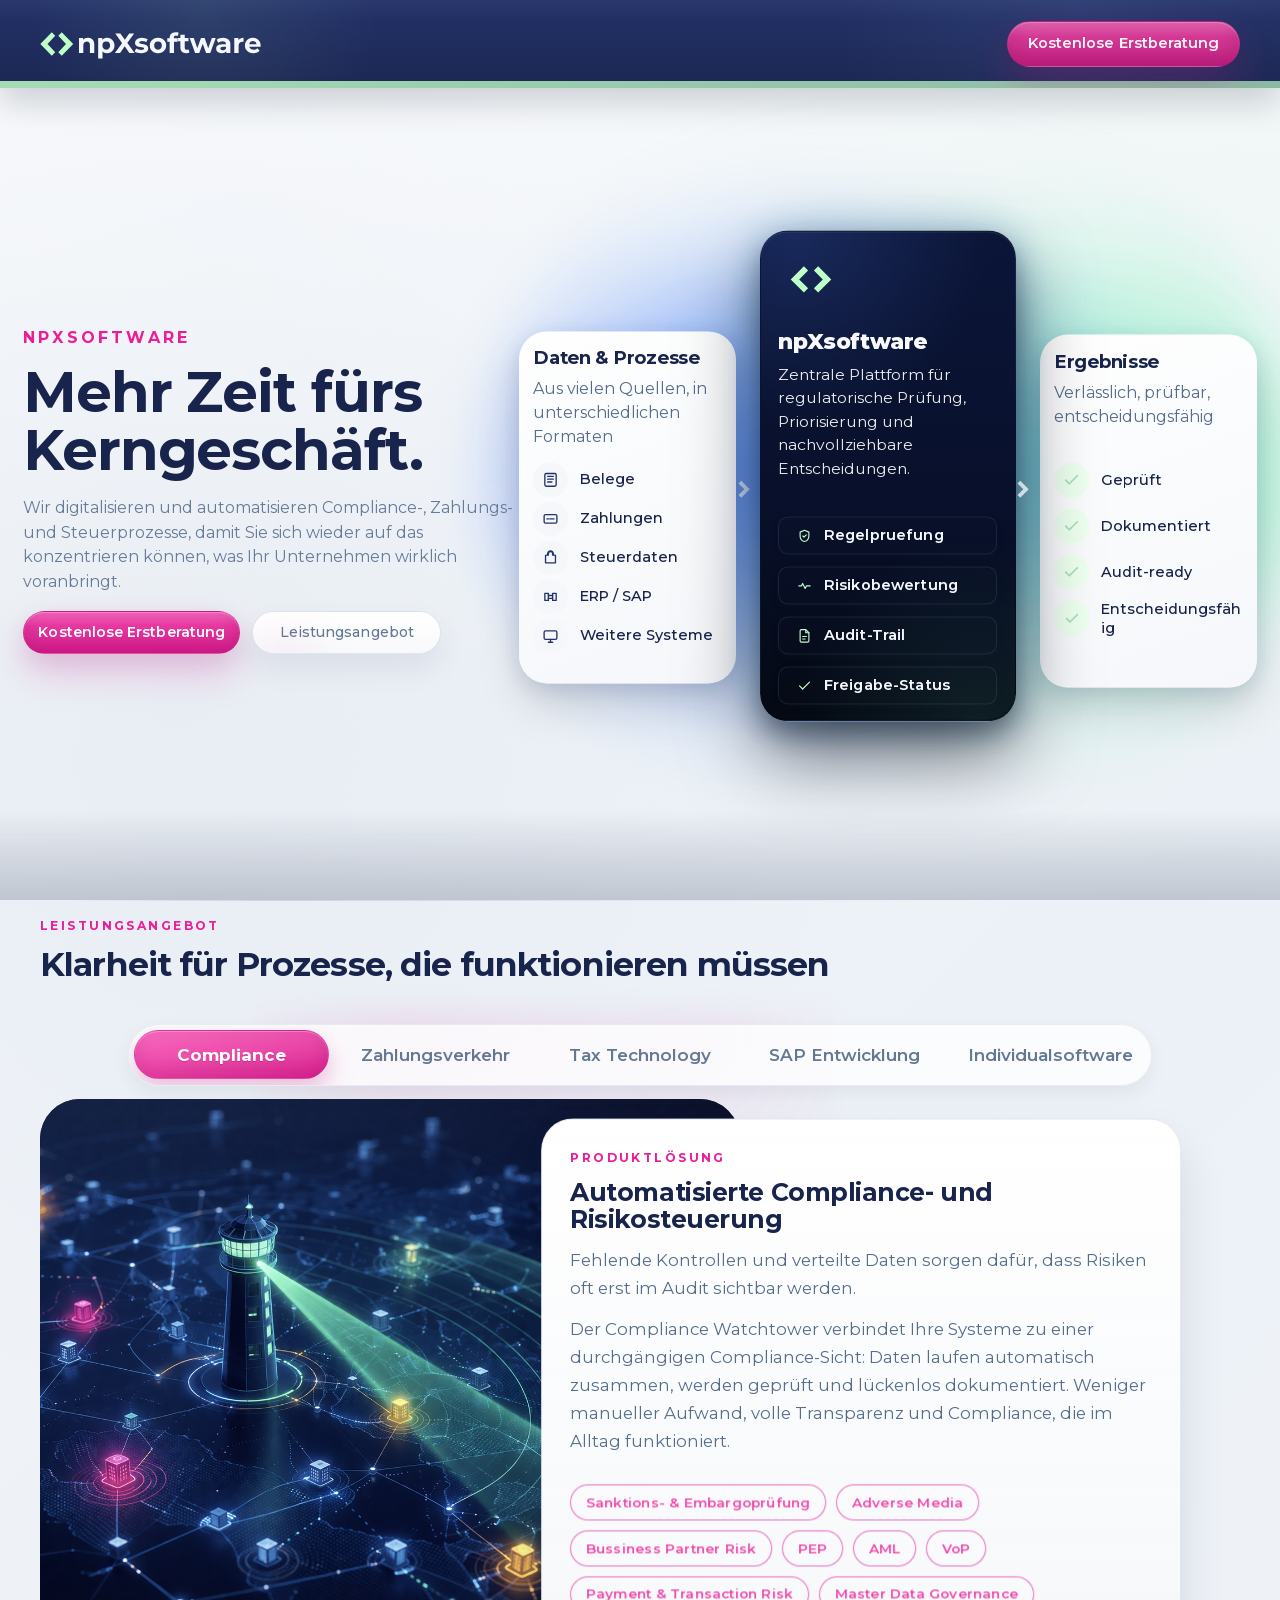
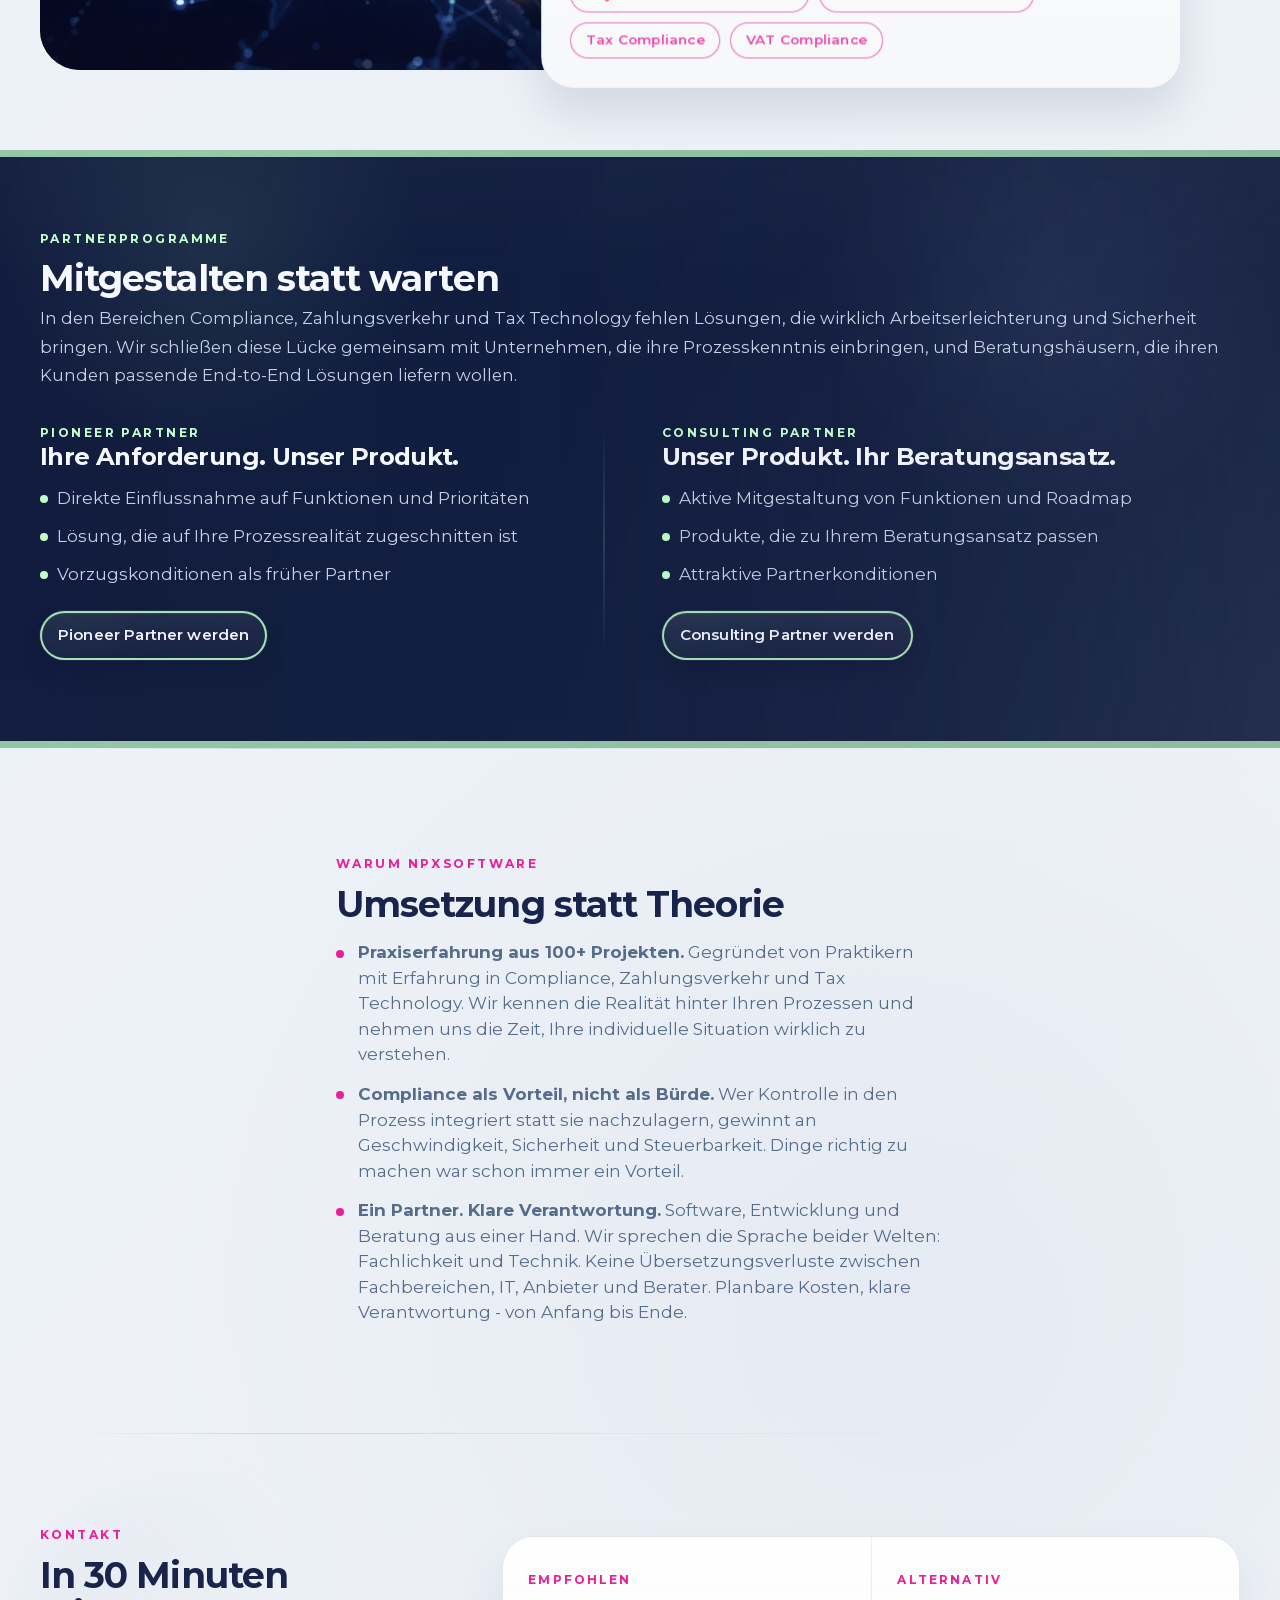
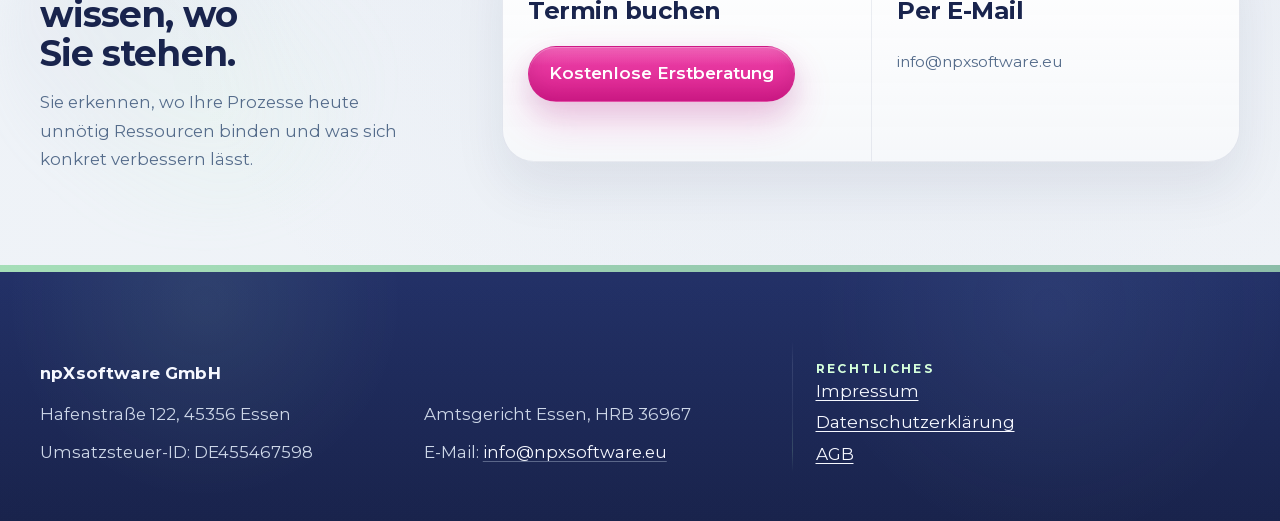
==== index.html @ bcbe33db "v1.0.0" ====
<!doctype html>
<html lang="de">
  <head>
    <meta charset="utf-8" />
    <meta name="viewport" content="width=device-width, initial-scale=1" />
    <title>
      npXsoftware | Software für Compliance-, Zahlungs- und Steuerprozesse
    </title>
    <meta
      name="description"
      content="npXsoftware entwickelt Software für kritische Unternehmensprozesse in Compliance, Zahlungsverkehr und Steuerwesen. Wir strukturieren Abläufe, schaffen Klarheit und machen operative Prozesse belastbar."
    />
    <meta name="robots" content="index,follow,max-image-preview:large" />
    <meta name="referrer" content="strict-origin-when-cross-origin" />
    <meta http-equiv="X-Content-Type-Options" content="nosniff" />
    <link rel="canonical" href="https://npxsoftware.eu/" />
    <meta property="og:type" content="website" />
    <meta property="og:site_name" content="npXsoftware" />
    <meta
      property="og:title"
      content="npXsoftware | Software für Compliance-, Zahlungs- und Steuerprozesse"
    />
    <meta
      property="og:description"
      content="Software für kritische Unternehmensprozesse in Compliance, Zahlungsverkehr und Steuerwesen – klar strukturiert, sicher und operativ wirksam."
    />
    <meta property="og:url" content="https://npxsoftware.eu/" />
    <meta
      property="og:image"
      content="https://npxsoftware.eu/assets/images/hero-visual.png"
    />
    <meta property="og:image:width" content="1536" />
    <meta property="og:image:height" content="1024" />
    <meta property="og:locale" content="de_DE" />
    <meta name="twitter:card" content="summary_large_image" />
    <meta name="twitter:site" content="@npXsoftwar" />
    <meta
      name="twitter:title"
      content="npXsoftware | Software für Compliance-, Zahlungs- und Steuerprozesse"
    />
    <meta
      name="twitter:description"
      content="Software für kritische Unternehmensprozesse in Compliance, Zahlungsverkehr und Steuerwesen – klar strukturiert, sicher und operativ wirksam."
    />
    <meta
      name="twitter:image"
      content="https://npxsoftware.eu/assets/images/hero-visual.png"
    />
    <meta name="theme-color" content="#1c2753" />
    <meta
      name="apple-mobile-web-app-status-bar-style"
      content="black-translucent"
    />
    <script>
      document.documentElement.classList.add("js");
    </script>
    <link rel="icon" href="assets/images/favicon.svg" type="image/svg+xml" />
    <script type="application/ld+json">
      {
        "@context": "https://schema.org",
        "@graph": [
          {
            "@type": "Organization",
            "@id": "https://npxsoftware.eu/#organization",
            "name": "npXsoftware GmbH",
            "url": "https://npxsoftware.eu/",
            "logo": "https://npxsoftware.eu/assets/images/npXsoftware-logo-full.svg",
            "email": "info@npxsoftware.eu",
            "address": {
              "@type": "PostalAddress",
              "streetAddress": "Hafenstraße 122",
              "postalCode": "45356",
              "addressLocality": "Essen",
              "addressCountry": "DE"
            }
          },
          {
            "@type": "WebSite",
            "@id": "https://npxsoftware.eu/#website",
            "url": "https://npxsoftware.eu/",
            "name": "npXsoftware",
            "inLanguage": "de-DE",
            "publisher": {
              "@id": "https://npxsoftware.eu/#organization"
            }
          },
          {
            "@type": "Service",
            "@id": "https://npxsoftware.eu/#service",
            "name": "Software für Compliance-, Zahlungs- und Steuerprozesse",
            "serviceType": "Softwareentwicklung für kritische Unternehmensprozesse in Compliance, Zahlungsverkehr und Steuerwesen",
            "description": "npXsoftware entwickelt Softwarelösungen für kritische Unternehmensprozesse in Compliance, Zahlungsverkehr und Steuerwesen.",
            "provider": {
              "@id": "https://npxsoftware.eu/#organization"
            },
            "areaServed": {
              "@type": "Country",
              "name": "Deutschland"
            }
          }
        ]
      }
    </script>

    <link rel="stylesheet" href="css/reset.css" />
    <link rel="stylesheet" href="css/variables.css" />
    <link rel="stylesheet" href="css/base.css" />
    <link rel="stylesheet" href="css/layout.css" />
    <link rel="stylesheet" href="css/components.css" />
    <link rel="stylesheet" href="css/sections.css" />
    <link rel="stylesheet" href="css/hero-cards.css" />
    <link rel="stylesheet" href="css/responsive.css" />
    <script defer src="js/main.js"></script>
  </head>
  <body
    data-booking-url="https://outlook.office.com/book/npXsoftware@npxsoftware.eu"
    data-partner-url="https://outlook.office.com/book/npXsoftware@npxsoftware.eu/s/YbozA5rSG0GnSu9-g8ZlHQ2"
    data-booking-label="Kostenlose Erstberatung"
  >
    <a class="skip-link" href="#main">Zum Inhalt springen</a>

    <header class="site-header" id="top">
      <div class="container header-inner">
        <a class="brand" href="#top" aria-label="npXsoftware Startseite">
          <img
            src="assets/images/npXsoftware-logo-full.svg"
            alt="npXsoftware Logo"
            width="280"
            height="44"
          />
          <span class="brand-name">npXsoftware</span>
        </a>
        <a
          class="btn btn-primary header-cta"
          href="http://termin.npxsoftware.eu"
          data-booking-link
          data-booking-label-target
          >Jetzt kostenlos loslegen</a
        >
      </div>
    </header>

    <main id="main">
      <section class="hero" id="hero">
        <div class="container grid-2 hegitro-grid">
          <div class="stack hero-copy">
            <p class="section-kicker">npXsoftware</p>
            <h1>Mehr Zeit fürs Kerngeschäft.</h1>
            <p class="hero-lead">
              Wir digitalisieren und automatisieren Compliance-, Zahlungs- und
              Steuerprozesse, damit Sie sich wieder auf das konzentrieren
              können, was Ihr Unternehmen wirklich voranbringt.
            </p>
            <div class="hero-actions">
              <a
                class="btn btn-primary"
                href="http://termin.npxsoftware.eu"
                data-booking-link
                data-booking-label-target
                >Jetzt kostenlos loslegen</a
              >
              <a
                class="btn btn-subtle hero-secondary-action"
                href="#solutions"
                data-scroll-target="solutions"
                data-scroll-align="intro-top"
              >
                <span>Leistungsangebot</span>
              </a>
            </div>
          </div>
          <div class="hero-visual" aria-hidden="true">
            <div class="hero-glow"></div>
            <div class="hero-visual-row">
              <div class="hero-placeholder-box">
                <div class="data-card-content">
                  <p class="data-card-title">Daten &amp; Prozesse</p>
                  <p class="data-card-text">
                    Aus vielen Quellen, in unterschiedlichen Formaten
                  </p>
                  <ul class="data-list">
                    <li class="data-item">
                      <div class="item-icon" aria-hidden="true"></div>
                      <span class="item-label">Belege</span>
                    </li>
                    <li class="data-item">
                      <div class="item-icon" aria-hidden="true"></div>
                      <span class="item-label">Zahlungen</span>
                    </li>
                    <li class="data-item">
                      <div class="item-icon" aria-hidden="true"></div>
                      <span class="item-label">Steuerdaten</span>
                    </li>
                    <li class="data-item">
                      <div class="item-icon" aria-hidden="true"></div>
                      <span class="item-label">ERP / SAP</span>
                    </li>
                    <li class="data-item">
                      <div class="item-icon" aria-hidden="true"></div>
                      <span class="item-label">Weitere Systeme</span>
                    </li>
                  </ul>
                </div>
              </div>
              <div class="hero-placeholder-box hero-center-panel">
                <div class="hero-center-panel__brand">
                  <span class="hero-center-panel__logo" aria-hidden="true">
                    <img
                      src="assets/images/favicon-green.svg"
                      alt=""
                      width="28"
                      height="28"
                    />
                  </span>
                </div>
                <div class="hero-center-panel__header">
                  <p class="hero-center-panel__title">npXsoftware</p>
                  <p class="hero-center-panel__text">
                    Zentrale Plattform für regulatorische Prüfung, Priorisierung
                    und nachvollziehbare Entscheidungen.
                  </p>
                </div>
                <div class="hero-center-panel__list">
                  <div class="hero-center-panel__item">
                    <span class="hero-center-panel__indicator"></span>
                    <span>Regelpruefung</span>
                  </div>
                  <div class="hero-center-panel__item">
                    <span class="hero-center-panel__indicator"></span>
                    <span>Risikobewertung</span>
                  </div>
                  <div class="hero-center-panel__item">
                    <span class="hero-center-panel__indicator"></span>
                    <span>Audit-Trail</span>
                  </div>
                  <div class="hero-center-panel__item">
                    <span class="hero-center-panel__indicator"></span>
                    <span>Freigabe-Status</span>
                  </div>
                </div>
              </div>
              <div class="hero-placeholder-box">
                <div class="result-card-content">
                  <p class="result-card-title">Ergebnisse</p>
                  <p class="result-card-text">
                    Verlässlich, prüfbar, entscheidungsfähig
                  </p>
                  <ul class="result-list">
                    <li class="result-item">
                      <div class="result-icon" aria-hidden="true"></div>
                      <span class="result-label">Geprüft</span>
                    </li>
                    <li class="result-item">
                      <div class="result-icon" aria-hidden="true"></div>
                      <span class="result-label">Dokumentiert</span>
                    </li>
                    <li class="result-item">
                      <div class="result-icon" aria-hidden="true"></div>
                      <span class="result-label">Audit-ready</span>
                    </li>
                    <li class="result-item">
                      <div class="result-icon" aria-hidden="true"></div>
                      <span class="result-label">Entscheidungsfähig</span>
                    </li>
                  </ul>
                </div>
              </div>
            </div>
          </div>
        </div>
      </section>

      <section class="section" id="solutions">
        <div class="container stack">
          <div class="solutions-intro">
            <p class="section-kicker">Leistungsangebot</p>
            <h2 class="section-title">
              Klarheit für Prozesse, die funktionieren müssen
            </h2>
          </div>

          <div class="solution-stage">
            <div class="solution-tabs-shell">
              <div
                class="solution-tabs"
                role="tablist"
                aria-label="Lösungen auswählen"
              >
                <span
                  class="solution-tab-indicator"
                  data-solution-tab-indicator
                  aria-hidden="true"
                ></span>
                <button
                  class="solution-tab"
                  id="solution-tab-watchtower"
                  type="button"
                  role="tab"
                  aria-selected="true"
                  aria-controls="solution-panel"
                  tabindex="0"
                  data-solution-tab="watchtower"
                >
                  Compliance
                </button>
                <button
                  class="solution-tab"
                  id="solution-tab-payments"
                  type="button"
                  role="tab"
                  aria-selected="false"
                  aria-controls="solution-panel"
                  tabindex="-1"
                  data-solution-tab="payments"
                >
                  Zahlungsverkehr
                </button>
                <button
                  class="solution-tab"
                  id="solution-tab-consulting"
                  type="button"
                  role="tab"
                  aria-selected="false"
                  aria-controls="solution-panel"
                  tabindex="-1"
                  data-solution-tab="consulting"
                >
                  Tax Technology
                </button>
                <button
                  class="solution-tab"
                  id="solution-tab-development"
                  type="button"
                  role="tab"
                  aria-selected="false"
                  aria-controls="solution-panel"
                  tabindex="-1"
                  data-solution-tab="development"
                >
                  SAP Entwicklung
                </button>
                <button
                  class="solution-tab"
                  id="solution-tab-software"
                  type="button"
                  role="tab"
                  aria-selected="false"
                  aria-controls="solution-panel"
                  tabindex="-1"
                  data-solution-tab="software"
                >
                  Individualsoftware
                </button>
              </div>
            </div>

            <div
              class="solution-panel"
              id="solution-panel"
              role="tabpanel"
              tabindex="0"
              aria-labelledby="solution-tab-watchtower"
              aria-live="polite"
            >
              <figure class="visual solution-visual-frame">
                <img
                  class="solution-visual-image is-active"
                  data-solution-image
                  data-solution-key="watchtower"
                  src="assets/images/watchtower-leistungsangebot.png"
                  alt="Illustration für Compliance Watchtower und automatisiertes Risiko- und Compliance-Management"
                  width="1531"
                  height="1027"
                  loading="lazy"
                  decoding="async"
                />
                <img
                  class="solution-visual-image solution-visual-image-buffer"
                  data-solution-image-buffer
                  alt=""
                  aria-hidden="true"
                  width="1531"
                  height="1027"
                  loading="lazy"
                  decoding="async"
                />
              </figure>
              <article class="solution-copy">
                <div class="stack solution-copy-inner" data-solution-copy>
                  <p class="section-kicker" data-solution-kicker>
                    Produktlösung
                  </p>
                  <h3 data-solution-title>
                    Frühzeitige Risiko- und Compliance-Transparenz
                  </h3>
                  <p class="solution-subtitle" data-solution-subtitle-wrap>
                    <span data-solution-subtitle
                      >Eine Plattform für präventives Risiko- und
                      Compliance-Management: Risiken werden früh sichtbar,
                      Regeln greifen automatisch und Abweichungen lassen sich
                      direkt im Prozess korrigieren.</span
                    >
                  </p>
                  <ul class="solution-bubbles" data-solution-points role="list">
                    <li class="solution-bubble">
                      Sanktions- &amp; Embargoprüfung
                    </li>
                    <li class="solution-bubble">PEP</li>
                    <li class="solution-bubble">Agentic AI</li>
                    <li class="solution-bubble">AML</li>
                    <li class="solution-bubble">Adverse Media</li>
                  </ul>
                  <p data-solution-text hidden></p>
                </div>
              </article>
            </div>
          </div>
        </div>
      </section>

      <section class="section" id="status">
        <div class="container status-shell stack">
          <div class="status-shell-header stack">
            <p class="section-kicker">Partnerprogramme</p>
            <h2>Mitgestalten statt warten</h2>
            <p class="status-shell-note-text">
              In den Bereichen Compliance, Zahlungsverkehr und Tax Technology
              fehlen Lösungen, die wirklich Arbeitserleichterung und Sicherheit
              bringen. Wir schließen diese Lücke gemeinsam mit Unternehmen, die
              ihre Prozesskenntnis einbringen, und Beratungshäusern, die ihren
              Kunden passende End-to-End Lösungen liefern wollen.
            </p>
          </div>

          <div class="status-offers">
            <article class="status-highlight stack">
              <p class="section-kicker">PIONEER PARTNER</p>
              <h3>Ihre Anforderung. Unser Produkt.</h3>
              <ul class="checklist" role="list">
                <li>Direkte Einflussnahme auf Funktionen und Prioritäten</li>
                <li>Lösung, die auf Ihre Prozessrealität zugeschnitten ist</li>
                <li>Vorzugskonditionen als früher Partner</li>
              </ul>
              <a
                class="btn partner-program-cta"
                href="http://partner-termin.npxsoftware.eu"
                data-partner-link
                data-partner-cta
                target="_blank"
                rel="noreferrer"
              >
                Pioneer Partner werden
              </a>
            </article>

            <article class="status-highlight stack">
              <p class="section-kicker">CONSULTING PARTNER</p>
              <h3>Unser Produkt. Ihr Beratungsansatz.</h3>
              <ul class="checklist" role="list">
                <li>Aktive Mitgestaltung von Funktionen und Roadmap</li>
                <li>Produkte, die zu Ihrem Beratungsansatz passen</li>
                <li>Attraktive Partnerkonditionen</li>
              </ul>
              <a
                class="btn partner-program-cta"
                href="http://partner-termin.npxsoftware.eu"
                data-partner-link
                data-partner-cta
                target="_blank"
                rel="noreferrer"
              >
                <span>Consulting Partner werden</span>
              </a>
            </article>
          </div>
        </div>
      </section>

      <section class="section" id="why-npx">
        <div class="container why-npx-shell">
          <article class="stack why-npx-copy">
            <p class="section-kicker">Warum npXsoftware</p>
            <h2>Umsetzung statt Theorie</h2>
            <ul class="checklist" role="list">
              <li>
                <b>Praxiserfahrung aus 100+ Projekten.</b> Gegründet von
                Praktikern mit Erfahrung in Compliance, Zahlungsverkehr und Tax
                Technology. Wir kennen die Realität hinter Ihren Prozessen und
                nehmen uns die Zeit, Ihre individuelle Situation wirklich zu
                verstehen.
              </li>
              <li>
                <b>Compliance als Vorteil, nicht als Bürde.</b> Wer Kontrolle in
                den Prozess integriert statt sie nachzulagern, gewinnt an
                Geschwindigkeit, Sicherheit und Steuerbarkeit. Dinge richtig zu
                machen war schon immer ein Vorteil.
              </li>
              <li>
                <b>Ein Partner. Klare Verantwortung.</b> Software, Entwicklung
                und Beratung aus einer Hand. Wir sprechen die Sprache beider
                Welten: Fachlichkeit und Technik. Keine Übersetzungsverluste
                zwischen Fachbereichen, IT, Anbieter und Berater. Planbare
                Kosten, klare Verantwortung - von Anfang bis Ende.
              </li>
            </ul>
          </article>
        </div>
      </section>

      <section class="section" id="kontakt">
        <div class="container contact-wrap">
          <article class="contact-copy">
            <div class="stack">
              <p class="section-kicker">Kontakt</p>
              <h2>In 30 Minuten wissen, wo Sie stehen.</h2>
              <p>
                Sie erkennen, wo Ihre Prozesse heute unnötig Ressourcen binden
                und was sich konkret verbessern lässt.
              </p>
            </div>
          </article>

          <section class="contact-panel" aria-label="Kontaktmöglichkeiten">
            <a
              class="contact-option contact-option-primary"
              href="http://termin.npxsoftware.eu"
              data-booking-link
              target="_blank"
              rel="noreferrer"
              aria-labelledby="booking-title"
            >
              <p class="contact-option-kicker">Empfohlen</p>
              <h3 id="booking-title">Termin buchen</h3>
              <span class="btn btn-primary contact-option-cta"
                >Kostenlose Erstberatung</span
              >
            </a>

            <a
              class="contact-option"
              href="mailto:info@npxsoftware.eu"
              aria-labelledby="mail-title"
            >
              <p class="contact-option-kicker">Alternativ</p>
              <h3 id="mail-title">Per E-Mail</h3>
              <p class="contact-option-meta">info@npxsoftware.eu</p>
            </a>
          </section>
        </div>
      </section>
    </main>

    <footer class="footer">
      <div class="container footer-grid">
        <div class="footer-company">
          <p class="footer-company-name"><strong>npXsoftware GmbH</strong></p>
          <div class="footer-company-grid" aria-label="Unternehmensangaben">
            <p>Hafenstraße 122, 45356 Essen</p>
            <p>Amtsgericht Essen, HRB 36967</p>
            <p>Umsatzsteuer-ID: DE455467598</p>
            <p>
              E-Mail:
              <a href="mailto:info@npxsoftware.eu">info@npxsoftware.eu</a>
            </p>
          </div>
        </div>
        <div class="stack footer-legal">
          <p class="section-kicker">Rechtliches</p>
          <div class="footer-legal-links">
            <a href="./legal/index.html#impressum">Impressum</a>
            <a href="./legal/index.html#datenschutz">Datenschutzerklärung</a>
            <a href="./legal/index.html#agb">AGB</a>
          </div>
        </div>
      </div>
    </footer>
  </body>
</html>
---- css/variables.css ----
:root{
  --c-bg:#f1f4f8;
  --c-surface:#ffffff;
  --c-surface-2:#f6f8fb;
  --c-surface-soft:rgba(255,255,255,.82);
  --c-border:rgba(36,51,107,.12);
  --c-border-strong:rgba(25,36,77,.18);
  --c-muted:#6d7b96;
  --c-accent-positive:#beffc7;
  --c-accent-cta:#eb1e99;
  --c-text:#19244d;
  --c-text-soft:#556c8b;
  --c-dark:#1f2022;
  --c-panel:#24336b;
  --c-panel-strong:#19244d;
  --c-glow:rgba(190,255,199,.18);
  --c-rose-glow:rgba(235,30,153,.08);
  --c-sky-glow:rgba(167,182,201,.12);
  --c-banner-bg:#24336b;
  --c-banner-bg-strong:#1c2753;
  --c-banner-surface:rgba(255,255,255,.07);
  --c-banner-border:rgba(214,224,242,.16);
  --c-banner-text:#f6f8ff;
  --c-banner-muted:#c6d1e5;
  --c-banner-divider:rgba(190,255,199,.24);

  --ff-heading:"Montserrat", "Segoe UI", Arial, sans-serif;
  --ff-body:"Montserrat", "Segoe UI", Arial, sans-serif;

  --radius-sm:10px;
  --radius-md:16px;
  --radius-lg:28px;
  --radius-xl:40px;
  --shadow-soft:0 20px 44px rgba(25,36,77,.08);
  --shadow-panel:0 30px 70px rgba(25,36,77,.12);
  --shadow-strong:0 40px 100px rgba(25,36,77,.16);

  --space-1:.5rem;
  --space-2:.75rem;
  --space-3:1rem;
  --space-4:1.5rem;
  --space-5:2rem;
  --space-6:3rem;
  --space-7:4rem;

  --container:1200px;
  --header-h:88px;
}
---- css/base.css ----
@font-face {
  font-family: "Montserrat";
  src: url("../assets/fonts/montserrat-latin-ext.woff2") format("woff2");
  font-style: normal;
  font-weight: 100 900;
  font-display: swap;
  unicode-range:
    U+0100-02BA, U+02BD-02C5, U+02C7-02CC, U+02CE-02D7, U+02DD-02FF,
    U+0304, U+0308, U+0329, U+1D00-1DBF, U+1E00-1E9F, U+1EF2-1EFF,
    U+2020, U+20A0-20AB, U+20AD-20C0, U+2113, U+2C60-2C7F, U+A720-A7FF;
}

@font-face {
  font-family: "Montserrat";
  src: url("../assets/fonts/montserrat-latin.woff2") format("woff2");
  font-style: normal;
  font-weight: 100 900;
  font-display: swap;
  unicode-range:
    U+0000-00FF, U+0131, U+0152-0153, U+02BB-02BC, U+02C6, U+02DA,
    U+02DC, U+0304, U+0308, U+0329, U+2000-206F, U+20AC, U+2122,
    U+2191, U+2193, U+2212, U+2215, U+FEFF, U+FFFD;
}

html{
  min-height:100%;
  scroll-padding-top:calc(var(--header-h) + 1rem);
  background:
    linear-gradient(
      180deg,
      color-mix(in srgb, var(--c-banner-bg) 90%, var(--c-banner-bg-strong) 10%),
      var(--c-banner-bg-strong)
    );
}
body,
button,
input,
textarea,
select,
option{
  font-family:var(--ff-body);
}
body{
  background:
    linear-gradient(
      180deg,
      color-mix(in srgb, var(--c-banner-bg) 90%, var(--c-banner-bg-strong) 10%),
      var(--c-banner-bg-strong)
    );
  background-color:var(--c-banner-bg-strong);
  color:var(--c-text);
  font-size:1.0625rem;
  min-height:100vh;
  overflow-x:hidden;
}

main{
  background:
    radial-gradient(circle at 88% 6%, rgba(190,255,199,.08), transparent 20%),
    radial-gradient(circle at 14% 18%, rgba(167,182,201,.11), transparent 24%),
    radial-gradient(circle at 72% 84%, rgba(108,132,188,.08), transparent 28%),
    linear-gradient(180deg, rgba(255,255,255,.42), rgba(255,255,255,0) 18%),
    linear-gradient(135deg, rgba(243,246,250,.92), rgba(236,241,247,.94) 42%, rgba(241,244,248,.98) 100%),
    var(--c-bg);
  background-color:var(--c-bg);
  position:relative;
  z-index:0;
}

body::before,
body::after{
  content:"";
  position:fixed;
  inset:auto;
  pointer-events:none;
  z-index:-1;
  filter:blur(18px);
}

body::before{
  top:7rem;
  right:min(7vw, 5rem);
  width:min(30rem, 38vw);
  height:min(24rem, 30vw);
  border-radius:50%;
  background:radial-gradient(circle, rgba(190,255,199,.1) 0%, rgba(190,255,199,0) 74%);
}

body::after{
  left:min(3vw, 1.75rem);
  bottom:7rem;
  width:min(32rem, 40vw);
  height:min(22rem, 28vw);
  border-radius:50%;
  background:radial-gradient(circle, rgba(154,190,255,.09) 0%, rgba(154,190,255,0) 76%);
}

h1,h2,h3{font-family:var(--ff-heading);line-height:1.08;letter-spacing:-.026em;color:var(--c-text)}
h1{font-size:clamp(2.7rem,5vw,5rem);max-width:11ch}
h2{font-size:clamp(1.85rem,2.8vw,2.95rem)}
h3{font-size:clamp(1.15rem,2vw,1.56rem);letter-spacing:-.018em}
p{color:var(--c-text-soft);max-width:68ch;font-size:1.05rem;line-height:1.68}
a{color:inherit}

.section{position:relative;padding:clamp(4.1rem,6.6vw,6rem) 0;border-top:none}
.section::before{
  content:"";
  position:absolute;
  left:50%;
  top:0;
  width:min(72rem, calc(100% - 3rem));
  height:1px;
  transform:translateX(-50%);
  background:linear-gradient(90deg, rgba(36,51,107,0), rgba(36,51,107,.14) 18%, rgba(36,51,107,.05) 50%, rgba(36,51,107,0) 82%);
}
.section-title{margin-bottom:clamp(1rem, 1.9vw, 1.45rem)}
.section-kicker{font-size:.76rem;text-transform:uppercase;letter-spacing:.2em;color:var(--c-accent-cta);margin:0;font-weight:700}
.section-kicker + h1,
.section-kicker + h2,
.section-kicker + h3,
.section-kicker + .section-title{
  margin-top:clamp(.45rem, .85vw, .72rem);
}
.section-kicker + p{
  margin-top:clamp(.58rem, .95vw, .82rem);
}
.section-intro{max-width:60ch}

:focus-visible{outline:3px solid color-mix(in srgb, var(--c-accent-cta) 78%, white 22%);outline-offset:3px;border-radius:6px}

.skip-link{position:absolute;left:-999px;top:0;background:var(--c-accent-cta);color:#fff;padding:.5rem .75rem;font-weight:700;z-index:999}
.skip-link:focus{left:.5rem;top:.5rem}

[data-reveal]{
  opacity:0;
  transform:translateY(16px);
  transition:
    opacity .82s cubic-bezier(.16,1,.3,1),
    transform .82s cubic-bezier(.16,1,.3,1);
}

[data-reveal].is-visible{
  opacity:1;
  transform:none;
}
---- css/layout.css ----
.container{width:min(100% - clamp(2rem,4vw,3.25rem),var(--container));margin-inline:auto}
.grid-2{display:grid;grid-template-columns:minmax(0,1.05fr) minmax(320px,.95fr);gap:clamp(2rem,3.2vw,4rem);align-items:center}
.grid-2.reverse{grid-template-columns:.9fr 1.1fr}
.stack>*+*{margin-top:var(--space-3)}

.site-header{
  position:sticky;
  top:0;
  z-index:1000;
  overflow:hidden;
  background:
    linear-gradient(180deg, color-mix(in srgb, var(--c-banner-bg) 90%, var(--c-banner-bg-strong) 10%), var(--c-banner-bg-strong));
  box-shadow:0 14px 34px rgba(8,14,35,.18);
}

.site-header::before{
  content:"";
  position:absolute;
  inset:0;
  background:
    radial-gradient(circle at 16% 18%, rgba(190,255,199,.08), transparent 16%),
    radial-gradient(circle at 84% 12%, rgba(154,190,255,.08), transparent 22%),
    linear-gradient(180deg, rgba(255,255,255,.03), rgba(255,255,255,0) 22%);
  pointer-events:none;
}

.site-header::after{
  content:"";
  position:absolute;
  inset:auto 0 0;
  height:clamp(.42rem, .55vw, .56rem);
  background:linear-gradient(90deg, rgba(190,255,199,.84), rgba(190,255,199,.68));
  pointer-events:none;
}

.header-inner{
  position:relative;
  z-index:1;
  min-height:var(--header-h);
  padding-block:.85rem;
  display:flex;
  align-items:center;
  justify-content:space-between;
  gap:1.25rem;
}
.brand{display:flex;align-items:center;gap:.75rem;min-width:0;flex:1 1 auto;overflow:visible}
.brand img{display:block;height:36px;width:auto;max-width:min(100%, 248px);flex:none}
.brand-name{font-family:var(--ff-heading);font-weight:700;display:none}
.header-cta{
  white-space:nowrap;
  padding:.7rem 1rem;
  font-size:.92rem;
  line-height:1.05;
}

.js .site-header .header-cta{
  opacity:0;
  transform:translateY(-.3rem) scale(.972);
  filter:saturate(.92) brightness(.96);
  pointer-events:none;
  transition:
    opacity .72s cubic-bezier(.16,1,.3,1),
    transform .82s cubic-bezier(.16,1,.3,1),
    filter .82s cubic-bezier(.16,1,.3,1);
  will-change:opacity,transform,filter;
}

.js .site-header.is-cta-visible .header-cta{
  opacity:1;
  transform:translateY(0) scale(1);
  filter:none;
  pointer-events:auto;
}

.footer{
  position:relative;
  overflow:hidden;
  padding:clamp(3rem, 5vw, 4rem) 0 clamp(2rem, 3.6vw, 2.7rem);
  color:var(--c-banner-muted);
  background:
    linear-gradient(180deg, color-mix(in srgb, var(--c-banner-bg) 90%, var(--c-banner-bg-strong) 10%), var(--c-banner-bg-strong));
}

.footer::before{
  content:"";
  position:absolute;
  inset:0;
  background:
    radial-gradient(circle at 16% 14%, rgba(190,255,199,.08), transparent 18%),
    radial-gradient(circle at 82% 16%, rgba(154,190,255,.08), transparent 22%),
    linear-gradient(180deg, rgba(12,18,45,0), rgba(12,18,45,.12) 72%, rgba(12,18,45,.18));
  pointer-events:none;
}

.footer::after{
  content:"";
  position:absolute;
  inset:0 0 auto;
  width:100%;
  height:clamp(.42rem, .55vw, .56rem);
  transform:none;
  background:linear-gradient(90deg, rgba(190,255,199,.84), rgba(190,255,199,.68));
  pointer-events:none;
}

.footer-grid{
  position:relative;
  display:grid;
  grid-template-columns:minmax(0,1.5fr) minmax(260px,.85fr);
  gap:1.65rem;
  align-items:start;
  padding:clamp(.95rem, 1.7vw, 1.2rem) 0 0;
}

.footer-grid::after{
  content:"";
  position:absolute;
  top:8%;
  bottom:4%;
  left:calc(62.5% + .1rem);
  width:1px;
  background:linear-gradient(180deg, rgba(190,255,199,0), rgba(214,224,242,.12) 18%, rgba(214,224,242,.08) 52%, rgba(190,255,199,.16) 84%, rgba(190,255,199,0));
  pointer-events:none;
}
---- css/components.css ----
.btn{
  position:relative;
  display:inline-flex;
  align-items:center;
  justify-content:center;
  gap:.5rem;
  padding:.86rem 1.2rem;
  border-radius:999px;
  border:1px solid transparent;
  font-weight:600;
  letter-spacing:.01em;
  overflow:hidden;
  isolation:isolate;
  transition:
    transform .82s cubic-bezier(.16,1,.3,1),
    background-color .72s cubic-bezier(.16,1,.3,1),
    filter .82s cubic-bezier(.16,1,.3,1),
    box-shadow .82s cubic-bezier(.16,1,.3,1),
    border-color .72s cubic-bezier(.16,1,.3,1);
}
.btn::after{
  content:"";
  position:absolute;
  inset:0;
  border-radius:inherit;
  background:linear-gradient(180deg, rgba(255,255,255,.1), rgba(255,255,255,.02));
  opacity:0;
  pointer-events:none;
  transition:opacity .9s cubic-bezier(.16,1,.3,1);
  z-index:0;
}
.btn > *{
  position:relative;
  z-index:1;
}
.btn:focus-visible{
  outline:none;
  border-color:rgba(190,255,199,.52);
  box-shadow:
    0 0 0 4px rgba(190,255,199,.1),
    0 12px 26px rgba(8,14,35,.14);
}
.btn-primary{
  background:linear-gradient(135deg, color-mix(in srgb, var(--c-accent-cta) 90%, white 10%), #c92c85);
  color:white;
  box-shadow:0 14px 30px rgba(228,63,158,.18);
}
.btn-secondary{background:rgba(85,108,139,.16);border-color:rgba(167,182,201,.28);color:var(--c-text)}
.btn-subtle{
  color:color-mix(in srgb, var(--c-text-soft) 90%, white 10%);
  background:
    linear-gradient(180deg, rgba(255,255,255,.08), rgba(255,255,255,.025)),
    linear-gradient(135deg, rgba(109,136,196,.18), rgba(61,83,136,.08) 58%, rgba(255,255,255,.01));
  border-color:rgba(188,205,236,.18);
  box-shadow:
    inset 0 1px 0 rgba(255,255,255,.08),
    inset 0 -12px 28px rgba(11,18,42,.14),
    0 14px 30px rgba(7,12,30,.12);
  backdrop-filter:blur(10px);
  -webkit-backdrop-filter:blur(10px);
}
.btn-subtle::before{
  content:"";
  position:absolute;
  inset:1px;
  border-radius:inherit;
  background:linear-gradient(115deg, transparent 18%, rgba(255,255,255,.12) 48%, transparent 78%);
  opacity:0;
  transform:translateX(-24%);
  transition:
    opacity .72s cubic-bezier(.16,1,.3,1),
    transform .9s cubic-bezier(.16,1,.3,1);
  pointer-events:none;
  z-index:0;
}
.btn-subtle::after{
  opacity:.42;
  background:
    linear-gradient(180deg, rgba(255,255,255,.12), rgba(255,255,255,.02) 38%, rgba(255,255,255,.01)),
    radial-gradient(circle at 18% 50%, rgba(154,190,255,.08), rgba(154,190,255,0) 34%);
}
.btn-subtle > *{
  position:relative;
  z-index:1;
}
.btn-subtle:active{
  transform:translateY(0);
  filter:brightness(.99);
  box-shadow:
    inset 0 1px 0 rgba(255,255,255,.07),
    inset 0 -10px 20px rgba(11,18,42,.14),
    0 8px 18px rgba(7,12,30,.12);
}

.card{
  position:relative;
  background:linear-gradient(180deg, rgba(37,53,99,.62), rgba(23,34,74,.4));
  border:1px solid var(--c-border);
  border-radius:var(--radius-xl);
  padding:clamp(1.45rem,3vw,2.05rem);
  box-shadow:var(--shadow-panel);
  backdrop-filter:blur(10px);
  -webkit-backdrop-filter:blur(10px);
  overflow:hidden;
}
.card::before{
  content:"";
  position:absolute;
  inset:0;
  background:linear-gradient(180deg, rgba(255,255,255,.06), rgba(255,255,255,0) 24%, rgba(255,255,255,.02) 100%);
  pointer-events:none;
}

.visual{
  position:relative;
  border-radius:var(--radius-xl);
  overflow:visible;
  border:none;
  background:none;
  box-shadow:none;
}
.visual::before{
  content:"";
  position:absolute;
  inset:10% 8% 6%;
  border-radius:inherit;
  background:radial-gradient(circle at 50% 50%, rgba(154,190,255,.08), rgba(154,190,255,0) 72%);
  filter:blur(12px);
  pointer-events:none;
  z-index:0;
}
.visual::after{
  content:"";
  position:absolute;
  inset:0;
  border-radius:inherit;
  background:linear-gradient(180deg, rgba(255,255,255,.04), transparent 22%, transparent 78%, rgba(255,255,255,.02));
  pointer-events:none;
  z-index:1;
  opacity:.55;
}
.visual img{
  display:block;
  width:100%;
  height:100%;
  object-fit:cover;
  object-position:center;
  border-radius:calc(var(--radius-xl) - 10px);
  box-shadow:
    0 28px 70px rgba(7,12,30,.16),
    0 10px 24px rgba(7,12,30,.08);
}

.solution-tabs-shell{
  width:min(100%, 64rem);
  margin-inline:auto;
}

.solution-tabs{
  position:relative;
  isolation:isolate;
  overflow:hidden;
  --solution-tab-indicator-x:0px;
  --solution-tab-indicator-y:0px;
  --solution-tab-indicator-width:0px;
  --solution-tab-indicator-height:0px;
  display:grid;
  grid-template-columns:repeat(5, minmax(0, 1fr));
  gap:.56rem;
  border:1px solid rgba(224,233,247,.07);
  padding:.34rem;
  border-radius:999px;
  background:rgba(14,22,45,.14);
  box-shadow:inset 0 1px 0 rgba(255,255,255,.025);
}
.solution-tab-indicator{
  position:absolute;
  top:0;
  left:0;
  width:var(--solution-tab-indicator-width);
  height:var(--solution-tab-indicator-height);
  border-radius:999px;
  opacity:0;
  pointer-events:none;
  transform:translate3d(var(--solution-tab-indicator-x), var(--solution-tab-indicator-y), 0);
  will-change:transform, width, height, opacity;
  background:
    linear-gradient(180deg, rgba(255,255,255,.16), rgba(255,255,255,.04)),
    linear-gradient(145deg, rgba(39,54,105,.84), rgba(23,35,70,.66));
  border:1px solid rgba(228,235,249,.1);
  box-shadow:
    inset 0 1px 0 rgba(255,255,255,.14),
    inset 0 -12px 24px rgba(8,14,35,.08),
    0 14px 26px rgba(6,11,28,.2);
  filter:saturate(1.02);
  z-index:0;
}
.solution-tabs.has-selection .solution-tab-indicator{opacity:1}
.solution-tabs.is-ready .solution-tab-indicator{
  transition:
    transform .58s cubic-bezier(.22,1,.36,1),
    width .58s cubic-bezier(.22,1,.36,1),
    height .58s cubic-bezier(.22,1,.36,1),
    opacity .3s cubic-bezier(.22,1,.36,1),
    filter .58s cubic-bezier(.22,1,.36,1);
}
.solution-tab{
  position:relative;
  z-index:1;
  cursor:pointer;
  border:1px solid transparent;
  background:transparent;
  color:color-mix(in srgb, var(--c-text-soft) 90%, white 10%);
  min-width:0;
  padding:.84rem 1rem;
  border-radius:999px;
  text-align:center;
  font-weight:600;
  line-height:1.2;
  text-wrap:balance;
  transition:
    transform .42s cubic-bezier(.22,1,.36,1),
    border-color .36s cubic-bezier(.22,1,.36,1),
    background-color .42s cubic-bezier(.22,1,.36,1),
    box-shadow .42s cubic-bezier(.22,1,.36,1),
    color .32s cubic-bezier(.22,1,.36,1);
}
.solution-tab:focus-visible{
  outline:none;
  border-color:rgba(190,255,199,.48);
  box-shadow:
    0 0 0 4px rgba(190,255,199,.08),
    inset 0 0 0 1px rgba(190,255,199,.14);
}
.solution-tab[aria-selected="true"]{
  color:var(--c-text);
  text-shadow:0 1px 0 rgba(255,255,255,.03);
}

.solution-stage .solution-tabs{
  box-shadow:
    inset 0 1px 0 rgba(255,255,255,.04),
    0 8px 20px rgba(8,14,35,.06);
}

@media (hover: hover) and (pointer: fine){
  .btn-primary:hover{
    transform:translateY(-3px) scale(1.015);
    filter:brightness(1.07) saturate(1.04);
    box-shadow:
      0 22px 40px rgba(235,30,153,.32),
      0 8px 18px rgba(199,24,128,.18);
  }

  .btn-primary:hover::after{opacity:1}

  .btn-secondary:hover{
    background:rgba(85,108,139,.28);
    border-color:rgba(167,182,201,.4);
    transform:translateY(-3px) scale(1.012);
    box-shadow:
      0 18px 34px rgba(8,14,35,.16),
      inset 0 1px 0 rgba(255,255,255,.06);
  }

  .btn-secondary:hover::after{opacity:.72}

  .btn-subtle:hover{
    color:var(--c-text);
    background:
      linear-gradient(180deg, rgba(255,255,255,.11), rgba(255,255,255,.03)),
      linear-gradient(135deg, rgba(122,148,214,.24), rgba(68,92,150,.12) 58%, rgba(255,255,255,.02));
    border-color:rgba(205,219,255,.28);
    transform:translateY(-2px);
    box-shadow:
      inset 0 1px 0 rgba(255,255,255,.1),
      inset 0 -14px 30px rgba(11,18,42,.16),
      0 18px 34px rgba(7,12,30,.16);
  }

  .btn-subtle:hover::before{
    opacity:.82;
    transform:translateX(16%);
  }

  .btn-subtle:hover::after{opacity:.72}

  .solution-tab:hover{
    transform:translateY(-1px);
    border-color:rgba(167,182,201,.12);
    background:rgba(245,248,255,.032);
    box-shadow:
      0 8px 18px rgba(8,14,35,.08),
      inset 0 1px 0 rgba(255,255,255,.04);
  }

  .solution-tab[aria-selected="true"]:hover{
    border-color:transparent;
    background:transparent;
    box-shadow:
      inset 0 1px 0 rgba(255,255,255,.05);
  }
}

.solution-subtitle{
  margin-top:.2rem;
  color:var(--c-text-soft);
  font-weight:400;
}

.solution-subtitle-part{
  display:block;
  white-space:normal;
}

.solution-subtitle-part + .solution-subtitle-part{
  margin-top:clamp(.5rem, 1vw, .78rem);
}

.field{
  position:relative;
  display:grid;
}
.field label{
  position:absolute;
  top:1rem;
  left:1.05rem;
  z-index:1;
  font-size:.88rem;
  letter-spacing:.01em;
  color:color-mix(in srgb, var(--c-muted) 82%, white 18%);
  transform-origin:left top;
  transition:
    transform .28s ease,
    color .28s ease,
    opacity .28s ease;
  pointer-events:none;
}
.field-optional{
  text-transform:none;
  letter-spacing:.01em;
  font-size:.9em;
  color:color-mix(in srgb, var(--c-muted) 90%, white 10%);
}
.field input,.field textarea{
  background:
    linear-gradient(180deg, rgba(255,255,255,.05), rgba(255,255,255,.015)),
    rgba(14,22,45,.36);
  border:1px solid rgba(214,224,242,.12);
  border-radius:20px;
  padding:1.6rem 1.1rem .78rem;
  color:var(--c-text);
  box-shadow:
    inset 0 1px 0 rgba(255,255,255,.05),
    0 12px 26px rgba(8,14,35,.06);
  transition:border-color .28s ease, box-shadow .28s ease, background-color .28s ease, transform .28s ease;
}
.field input::placeholder,.field textarea::placeholder{color:transparent}
.field input:focus,.field textarea:focus{
  border-color:rgba(231,239,255,.22);
  background:
    linear-gradient(180deg, rgba(255,255,255,.07), rgba(255,255,255,.02)),
    rgba(15,24,49,.48);
  box-shadow:
    inset 0 1px 0 rgba(255,255,255,.07),
    0 0 0 4px rgba(200,247,207,.06),
    0 16px 34px rgba(8,14,35,.1);
  transform:translateY(-1px);
}
.field:focus-within label,
.field input:not(:placeholder-shown) + label,
.field textarea:not(:placeholder-shown) + label{
  transform:translateY(-.38rem) scale(.78);
  color:color-mix(in srgb, var(--c-text-soft) 82%, white 18%);
}
.field textarea{min-height:190px;resize:vertical;line-height:1.7;padding-top:1.85rem}
.helper{font-size:.85rem;color:color-mix(in srgb, var(--c-muted) 90%, white 10%);margin:.5rem 0 0;padding-left:.2rem}

.legal-links{display:flex;gap:1rem;flex-wrap:wrap}
.legal-links a{color:var(--c-muted);text-decoration:underline;text-underline-offset:3px}

.status-badge{
  display:inline-flex;
  align-items:center;
  gap:.4rem;
  padding:.55rem .9rem;
  border-radius:999px;
  border:1px solid rgba(167,182,201,.22);
  background:rgba(255,255,255,.05);
  color:var(--c-text-soft);
  font-size:.9rem;
}

.contact-checklist{
  max-width:18rem;
}

.contact-details{
  display:grid;
  gap:.28rem;
  padding-top:.95rem;
  border-top:1px solid rgba(214,224,242,.1);
}

.contact-details p{margin:0}

.footer-company strong,
.footer-legal .section-kicker{
  color:var(--c-banner-text);
}

.footer-company{
  display:grid;
  position:relative;
  z-index:1;
  gap:.7rem;
  min-height:100%;
  padding:clamp(.45rem,1vw,.7rem) 0;
}

.footer-company-name{
  margin:0;
  font-size:clamp(1.05rem, 1.15vw, 1.18rem);
}

.footer-company-name strong{
  letter-spacing:.01em;
}

.footer-company-grid{
  display:grid;
  grid-template-columns:repeat(2, minmax(0, 1fr));
  gap:.55rem 1.15rem;
}

.footer-company-grid p{
  margin:0;
  color:color-mix(in srgb, var(--c-banner-muted) 88%, white 12%);
}

.footer-company-grid a{
  color:var(--c-banner-text);
  text-decoration:underline;
  text-decoration-color:rgba(214,224,242,.34);
  text-decoration-thickness:1px;
  text-underline-offset:.18em;
}

.footer-note{
  max-width:31ch;
  margin:0;
  color:color-mix(in srgb, var(--c-banner-muted) 90%, white 10%);
}

.footer-legal{
  position:relative;
  z-index:1;
  min-height:100%;
  padding:clamp(.45rem,1vw,.7rem) 0;
}

.footer-legal .section-kicker{
  color:color-mix(in srgb, var(--c-accent-positive) 64%, white 36%);
}

/* Corporate identity refresh */
.btn{
  padding:.9rem 1.24rem;
  border-radius:999px;
  letter-spacing:.005em;
}

.btn::after{
  background:linear-gradient(180deg, rgba(255,255,255,.5), rgba(255,255,255,0));
}

.btn:focus-visible{
  border-color:color-mix(in srgb, var(--c-accent-cta) 72%, var(--c-panel-strong) 28%);
  box-shadow:
    0 0 0 4px rgba(235,30,153,.16),
    0 12px 28px rgba(25,36,77,.12);
}

.btn-primary{
  background:
    linear-gradient(180deg, rgba(255,255,255,.18), rgba(255,255,255,0) 34%),
    linear-gradient(180deg, color-mix(in srgb, var(--c-accent-cta) 84%, white 16%), color-mix(in srgb, var(--c-accent-cta) 92%, black 8%));
  border-color:rgba(154,12,95,.18);
  color:#fff;
  box-shadow:
    0 18px 38px rgba(235,30,153,.22),
    0 10px 22px rgba(25,36,77,.08),
    inset 0 1px 0 rgba(255,255,255,.24),
    inset 0 -8px 18px rgba(124,7,75,.18);
}

.btn-secondary{
  background:rgba(36,51,107,.05);
  border-color:rgba(36,51,107,.14);
  color:var(--c-text);
}

.btn-subtle{
  color:var(--c-panel-strong);
  background:
    linear-gradient(180deg, rgba(255,255,255,.96), rgba(246,248,251,.9)),
    var(--c-surface);
  border-color:rgba(36,51,107,.12);
  box-shadow:
    inset 0 1px 0 rgba(255,255,255,.92),
    0 14px 30px rgba(25,36,77,.08);
  backdrop-filter:none;
  -webkit-backdrop-filter:none;
}

.btn-subtle::before{
  background:linear-gradient(115deg, transparent 22%, rgba(235,30,153,.14) 48%, transparent 78%);
}

.btn-subtle::after{
  opacity:.68;
  background:
    linear-gradient(180deg, rgba(255,255,255,.72), rgba(255,255,255,0)),
    radial-gradient(circle at 18% 50%, rgba(235,30,153,.08), rgba(235,30,153,0) 34%);
}

.card{
  background:
    linear-gradient(180deg, rgba(255,255,255,.94), rgba(245,247,250,.92)),
    var(--c-surface);
  border:1px solid rgba(36,51,107,.1);
  box-shadow:
    0 22px 44px rgba(25,36,77,.08),
    inset 0 1px 0 rgba(255,255,255,.94);
  backdrop-filter:none;
  -webkit-backdrop-filter:none;
}

.card::before{
  background:linear-gradient(180deg, rgba(255,255,255,.7), rgba(255,255,255,0) 24%, rgba(255,255,255,.18) 100%);
}

.visual::before{
  inset:10% 8% 8%;
  background:
    radial-gradient(circle at 22% 70%, rgba(190,255,199,.16), rgba(190,255,199,0) 40%),
    radial-gradient(circle at 78% 18%, rgba(235,30,153,.08), rgba(235,30,153,0) 42%);
  filter:blur(16px);
}

.visual::after{
  background:linear-gradient(180deg, rgba(255,255,255,.18), transparent 22%, transparent 78%, rgba(255,255,255,.08));
  opacity:.4;
}

.visual img{
  box-shadow:
    0 22px 50px rgba(25,36,77,.12),
    0 10px 24px rgba(25,36,77,.06);
}

.solution-tabs{
  border:1px solid rgba(36,51,107,.08);
  background:rgba(255,255,255,.76);
  box-shadow:
    inset 0 1px 0 rgba(255,255,255,.9),
    0 8px 20px rgba(25,36,77,.05);
}
.solution-tab-indicator{
  background:
    linear-gradient(180deg, rgba(255,255,255,.2), rgba(255,255,255,.04)),
    linear-gradient(135deg, color-mix(in srgb, var(--c-accent-cta) 82%, white 18%), color-mix(in srgb, var(--c-accent-cta) 92%, black 8%));
  border:1px solid rgba(154,12,95,.18);
  box-shadow:
    inset 0 1px 0 rgba(255,255,255,.28),
    inset 0 -10px 18px rgba(124,7,75,.18),
    0 14px 28px rgba(235,30,153,.22),
    0 10px 22px rgba(25,36,77,.08);
  filter:saturate(1.05);
}

.solution-tab{
  color:color-mix(in srgb, var(--c-text-soft) 92%, white 8%);
}

.solution-tab:focus-visible{
  border-color:rgba(36,51,107,.18);
  box-shadow:
    0 0 0 4px rgba(235,30,153,.12),
    inset 0 0 0 1px rgba(36,51,107,.08);
}

.solution-tab[aria-selected="true"]{
  color:#fff;
  text-shadow:0 1px 0 rgba(124,7,75,.26);
  font-weight:700;
}

.status-badge{
  border:1px solid rgba(36,51,107,.16);
  background:rgba(255,255,255,.72);
  color:var(--c-text-soft);
}

.field label{
  color:color-mix(in srgb, var(--c-muted) 92%, white 8%);
}

.field input,.field textarea{
  background:
    linear-gradient(180deg, rgba(255,255,255,.96), rgba(245,247,250,.92)),
    var(--c-surface);
  border:1px solid rgba(36,51,107,.12);
  color:var(--c-text);
  box-shadow:
    inset 0 1px 0 rgba(255,255,255,.9),
    0 12px 22px rgba(25,36,77,.05);
}

.field input:focus,.field textarea:focus{
  border-color:rgba(36,51,107,.2);
  background:
    linear-gradient(180deg, rgba(255,255,255,1), rgba(245,247,250,.96)),
    var(--c-surface);
  box-shadow:
    inset 0 1px 0 rgba(255,255,255,.94),
    0 0 0 4px rgba(235,30,153,.1),
    0 16px 34px rgba(25,36,77,.08);
}

.contact-details{
  border-top:1px solid rgba(36,51,107,.1);
}

.legal-links a{
  color:var(--c-text-soft);
}

.footer-legal-links{
  display:grid;
  gap:.35rem;
  margin:0;
}

.footer .footer-legal-links a{
  display:inline;
  min-height:auto;
  padding:0;
  border:none;
  background:none;
  color:var(--c-banner-text);
  text-decoration:underline;
  text-underline-offset:3px;
}

.footer .legal-links a:not(.partner-program-cta){
  display:inline-flex;
  align-items:center;
  min-height:2.5rem;
  padding:.62rem .88rem;
  border-radius:999px;
  border:1px solid rgba(214,224,242,.1);
  background:
    linear-gradient(180deg, rgba(255,255,255,.055), rgba(255,255,255,.015)),
    rgba(255,255,255,.03);
  color:var(--c-banner-text);
  text-decoration:none;
}

@media (hover: hover) and (pointer: fine){
  .btn-primary:hover{
    transform:translateY(-2px) scale(1.01);
    filter:brightness(1.04) saturate(1.02);
    box-shadow:
      0 24px 48px rgba(235,30,153,.28),
      0 12px 24px rgba(25,36,77,.1),
      inset 0 1px 0 rgba(255,255,255,.28),
      inset 0 -10px 20px rgba(124,7,75,.2);
  }

  .btn-secondary:hover{
    background:rgba(36,51,107,.08);
    border-color:rgba(36,51,107,.18);
    box-shadow:
      0 14px 28px rgba(25,36,77,.08),
      inset 0 1px 0 rgba(255,255,255,.5);
  }

  .btn-subtle:hover{
    color:var(--c-panel-strong);
    background:
      linear-gradient(180deg, rgba(255,255,255,1), rgba(244,247,251,.94)),
      var(--c-surface);
    border-color:rgba(36,51,107,.16);
    transform:translateY(-2px);
    box-shadow:
      inset 0 1px 0 rgba(255,255,255,.94),
      0 18px 34px rgba(25,36,77,.08);
  }

  .solution-tab:hover{
    transform:translateY(-1px);
    border-color:rgba(235,30,153,.1);
    background:rgba(255,255,255,.56);
    box-shadow:
      0 10px 20px rgba(25,36,77,.06),
      inset 0 1px 0 rgba(255,255,255,.86);
  }

  .solution-tab[aria-selected="true"]:hover{
    border-color:rgba(154,12,95,.16);
    background:transparent;
    box-shadow:
      inset 0 1px 0 rgba(255,255,255,.12);
  }

  .footer-company-grid a:hover{
    color:var(--c-banner-text);
    text-decoration-color:rgba(214,224,242,.56);
  }

  .footer .footer-legal-links a:hover{
    transform:none;
    border-color:transparent;
    background:none;
    text-decoration-color:rgba(214,224,242,.72);
  }

  .footer .legal-links a:not(.partner-program-cta):hover{
    transform:translateY(-2px);
    border-color:rgba(214,224,242,.16);
    background:
      linear-gradient(180deg, rgba(255,255,255,.075), rgba(255,255,255,.022)),
      rgba(255,255,255,.04);
  }
}
---- css/sections.css ----
.hero {
  --hero-flow-chevron-mask: url("data:image/svg+xml,%3Csvg xmlns='http://www.w3.org/2000/svg' viewBox='0 0 512 512'%3E%3Cpath d='M472 256L332 116L287 161L382 256L287 351L332 396L472 256Z' fill='black'/%3E%3C/svg%3E");
  --hero-flow-width: 100%;
  --hero-visual-offset: clamp(1rem, 2vw, 2rem);
  --hero-visual-width: clamp(31rem, 40vw, 44rem);
  --hero-visual-shift-left: clamp(0.8rem, 1.8vw, 1.8rem);
  --hero-visual-gap: clamp(1.1rem, 1.8vw, 1.8rem);
  --hero-box-width: clamp(12rem, 14vw, 15rem);
  --hero-box-height: clamp(15rem, 18vw, 18rem);
  --hero-box-feature-width: clamp(14rem, 16vw, 17.5rem);
  --hero-box-feature-height: clamp(18rem, 21vw, 21rem);
  position: relative;
  overflow-x: clip;
  padding: clamp(3.2rem, 7vw, 5.9rem) 0 clamp(3.6rem, 6vw, 5rem);
}
.hero .container {
  width: min(100% - clamp(2rem, 4vw, 3.25rem), 1560px);
}
.hero .stack {
  gap: 24px;
}
.hero p {
  font-size: clamp(1rem, 0.72vw, 1.08rem);
}
.hero-copy {
  max-width: 560px;
  gap: 24px;
  padding-right: 0;
}
.hero h1 {
  font-size: clamp(48px, 5vw, 72px);
  line-height: 1.05;
  letter-spacing: -0.02em;
}
.hero-lead {
  max-width: 520px;
  font-size: clamp(1rem, 0.78vw, 1.12rem);
  line-height: 1.6;
  color: color-mix(in srgb, var(--c-text-soft) 90%, white 10%);
}
.hero-actions {
  display: flex;
  flex-wrap: wrap;
  gap: 12px;
  margin-top: 16px;
}
.hero-actions .btn {
  min-height: 40px;
  padding: 0.62rem 0.9rem;
  font-size: 0.88rem;
}
.hero-secondary-action {
  padding-inline: 0.98rem 0.9rem;
  min-width: 11.8rem;
  font-weight: 500;
  letter-spacing: 0.005em;
  color: color-mix(in srgb, var(--c-text-soft) 92%, white 8%);
}
.hero-secondary-action span {
  transform: translateY(-0.01em);
}
.hero .container.grid-2,
.hero .hero-grid {
  position: relative;
  display: grid;
  grid-template-columns: minmax(0, 1fr);
  width: 100%;
  max-width: none;
  min-height: clamp(20rem, 26vw, 24.5rem);
  gap: clamp(1.5rem, 2.4vw, 2.4rem);
  align-items: center;
  padding-right: 0;
  margin: 0 auto;
}
.hero-copy {
  position: relative;
  z-index: 1;
  width: 100%;
  max-width: 560px;
}
.hero-visual {
  position: relative;
  top: auto;
  right: auto;
  transform: none;
  display: flex;
  justify-content: flex-start;
  width: 100%;
  max-width: none;
  overflow: visible;
  isolation: isolate;
}
.hero-visual::before,
.hero-visual::after {
  content: none;
  position: absolute;
  inset: 50% auto auto 50%;
  pointer-events: none;
}
.hero-glow {
  position: absolute;
  top: 50%;
  left: calc(var(--hero-flow-width) * 0.5);
  width: clamp(34rem, 50vw, 50rem);
  height: clamp(36rem, 54vw, 54rem);
  transform: translate(-50%, -52%) scaleX(1.12);
  border-radius: 50%;
  pointer-events: none;
  z-index: 0;
  opacity: 0.94;
  background:
    radial-gradient(
      ellipse at 38% 50%,
      rgba(78, 126, 236, 0.9) 0%,
      rgba(78, 126, 236, 0.56) 24%,
      rgba(78, 126, 236, 0.2) 40%,
      rgba(78, 126, 236, 0.06) 49%,
      rgba(78, 126, 236, 0) 58%
    ),
    radial-gradient(
      ellipse at 72% 50%,
      rgba(126, 236, 184, 0.82) 0%,
      rgba(126, 236, 184, 0.46) 24%,
      rgba(126, 236, 184, 0.17) 40%,
      rgba(126, 236, 184, 0.05) 49%,
      rgba(126, 236, 184, 0) 58%
    ),
    repeating-radial-gradient(
      ellipse at 50% 50%,
      rgba(184, 214, 255, 0.28) 0 1px,
      rgba(184, 214, 255, 0) 1px 16px
    );
  filter: blur(24px) saturate(1.14);
}
.hero-visual-row {
  display: flex;
  flex-wrap: nowrap;
  justify-content: flex-start;
  align-items: center;
  gap: var(--hero-visual-gap);
  width: 100%;
  position: relative;
  z-index: 1;
}
.hero-visual-row::before {
  content: none;
}
.hero-visual-row::after {
  content: none;
}
.hero::before {
  content: none;
}

.hero h1,
.section-title,
.status-shell-header h2,
#why-npx h2,
#kontakt h2 {
  text-wrap: balance;
}

@media (min-width: 981px) {
  .solutions-intro .section-title {
    white-space: nowrap;
  }

  .hero {
    --hero-shell-gutter: clamp(1.1rem, 2vw, 2rem);
    --hero-flow-width: min(100%, clamp(44rem, 56vw, 62rem));
    --hero-visual-offset: clamp(1rem, 2vw, 2rem);
    --hero-visual-width: clamp(31rem, 40vw, 44rem);
    --hero-visual-shift-left: clamp(0.8rem, 1.8vw, 1.8rem);
    --hero-visual-gap: clamp(1.1rem, 1.8vw, 1.8rem);
    --hero-box-width: clamp(12rem, 14vw, 15rem);
    --hero-box-height: clamp(15rem, 18vw, 18rem);
    --hero-box-feature-width: clamp(14rem, 16vw, 17.5rem);
    --hero-box-feature-height: clamp(18rem, 21vw, 21rem);
    min-height: calc(100svh - var(--header-h));
    display: grid;
    align-items: center;
    padding: clamp(2.5rem, 4.6vw, 4rem) 0 clamp(4.25rem, 7vh, 5.4rem);
  }

  .hero::after {
    content: "";
    position: absolute;
    inset: auto 0 0;
    height: clamp(5rem, 10vh, 7rem);
    background: linear-gradient(
      180deg,
      rgba(20, 32, 63, 0),
      rgba(20, 32, 63, 0.12) 58%,
      rgba(20, 32, 63, 0.2)
    );
    pointer-events: none;
  }

  .hero .container.grid-2,
  .hero .hero-grid {
    display: grid;
    grid-template-columns: minmax(0, 0.4fr) minmax(0, 0.6fr);
    column-gap: clamp(0rem, 0.28vw, 0.3rem);
    row-gap: 0;
    width: min(100%, 1560px);
    box-sizing: border-box;
    padding-inline: var(--hero-shell-gutter);
    align-items: center;
  }

  .hero-copy {
    grid-column: 1;
    width: min(100%, 36rem);
    max-width: none;
    justify-self: start;
  }

  .hero-visual {
    grid-column: 2;
    width: 100%;
    justify-content: flex-end;
    justify-self: stretch;
  }

  .hero-visual-row {
    justify-content: stretch;
    width: 100%;
    max-width: 100%;
    gap: calc(var(--hero-visual-gap) + 0.62rem);
  }

  .hero-glow {
    width: clamp(36rem, 52vw, 54rem);
    height: clamp(38rem, 56vw, 58rem);
    transform: translate(-50%, -52%) scaleX(1.14);
  }
}

@media (min-width: 981px) and (max-width: 1199px) {
  .hero {
    --hero-visual-offset: clamp(0.35rem, 1.2vw, 1rem);
    --hero-visual-width: min(44vw, 31rem);
    --hero-visual-shift-left: clamp(0.5rem, 1.4vw, 1.2rem);
    --hero-visual-gap: clamp(0.95rem, 1.35vw, 1.25rem);
    --hero-box-width: clamp(9rem, 11vw, 11rem);
    --hero-box-height: clamp(11.5rem, 14vw, 13rem);
    --hero-box-feature-width: clamp(10.5rem, 12vw, 12.5rem);
    --hero-box-feature-height: clamp(13.5rem, 16vw, 15.5rem);
  }

  .hero-copy {
    max-width: none;
  }

  .hero h1 {
    max-width: 11ch;
  }
}

@media (min-width: 1200px) {
  .hero {
    --hero-flow-width: 100%;
  }

  .hero .container.grid-2,
  .hero .hero-grid {
    grid-template-columns: minmax(0, 0.4fr) minmax(0, 0.6fr);
    column-gap: clamp(0rem, 0.28vw, 0.3rem);
  }

  .hero-copy {
    width: 100%;
    max-width: 38rem;
  }

  .hero .hero-visual-row {
    width: 100%;
  }

  .hero .hero-glow {
    width: clamp(40rem, 56vw, 60rem);
    height: clamp(42rem, 60vw, 64rem);
  }
}

@media (min-width: 981px) and (max-width: 1450px) {
  .hero {
    --hero-shell-gutter: clamp(1.1rem, 1.8vw, 1.6rem);
    --hero-flow-width: 100%;
    --hero-visual-gap: clamp(0.7rem, 1.05vw, 1rem);
  }

  .hero .container.grid-2,
  .hero .hero-grid {
    grid-template-columns: minmax(0, 0.4fr) minmax(0, 0.6fr);
    column-gap: clamp(0rem, 0.28vw, 0.3rem);
    padding-inline: var(--hero-shell-gutter);
  }

  .hero h1 {
    font-size: clamp(2.8rem, 4.35vw, 4.15rem);
  }

  .hero-lead {
    font-size: clamp(0.98rem, 0.72vw, 1.06rem);
    line-height: 1.55;
  }
}

@media (min-width: 1280px) {
  .hero .container.grid-2,
  .hero .hero-grid {
    min-height: clamp(22rem, 27vw, 26rem);
  }
}

.solutions-intro {
  max-width: 52rem;
  margin-inline: auto;
  text-align: center;
}

.solutions-intro > * + * {
  margin-top: 0.65rem;
}

.solutions-intro .section-title {
  text-wrap: initial;
  max-width: none;
  font-size: clamp(1.6rem, 2.45vw, 2.55rem);
}

.solution-stage {
  position: relative;
  display: grid;
  gap: 0;
  padding-top: clamp(0.28rem, 0.7vw, 0.52rem);
  isolation: isolate;
}

.solution-stage::before {
  content: "";
  position: absolute;
  left: 50%;
  top: 0;
  width: min(100%, 54rem);
  height: clamp(8rem, 14vw, 10rem);
  transform: translateX(-50%);
  background:
    radial-gradient(
      circle at 50% 8%,
      rgba(245, 248, 255, 0.05),
      rgba(245, 248, 255, 0) 58%
    ),
    radial-gradient(
      circle at 50% 28%,
      rgba(90, 115, 180, 0.08),
      rgba(90, 115, 180, 0) 62%
    );
  filter: blur(10px);
  pointer-events: none;
  z-index: 0;
}

.solution-panel {
  display: grid;
  grid-template-columns: repeat(12, minmax(0, 1fr));
  align-items: stretch;
  position: relative;
  isolation: isolate;
  min-height: clamp(26rem, 43vw, 34rem);
  margin-top: clamp(-0.72rem, -1.1vw, -0.35rem);
  padding-top: clamp(1.55rem, 2.9vw, 2.2rem);
  z-index: 1;
}
.solution-panel .visual {
  grid-area: 1 / 1 / 2 / 9;
  padding: 0;
  width: 100%;
  height: 100%;
  max-width: 50rem;
  min-height: clamp(22rem, 35vw, 30rem);
  align-self: start;
  justify-self: start;
  z-index: 1;
}
.solution-visual-frame {
  --solution-visual-handoff-y: 0px;
  position: relative;
  width: 100%;
  height: 100%;
  min-height: inherit;
  overflow: hidden;
  isolation: isolate;
  background:
    linear-gradient(145deg, rgba(21, 31, 61, 0.92), rgba(33, 48, 91, 0.74)),
    radial-gradient(
      circle at 68% 22%,
      rgba(120, 162, 255, 0.18),
      rgba(120, 162, 255, 0) 36%
    );
  transform: translate3d(0, var(--solution-visual-handoff-y), 0);
  transition: transform 0.54s cubic-bezier(0.22, 1, 0.36, 1);
}
.solution-visual-frame::before {
  inset: 10% 10% 8%;
  background:
    radial-gradient(
      circle at 74% 20%,
      rgba(154, 190, 255, 0.08),
      rgba(154, 190, 255, 0) 46%
    ),
    radial-gradient(
      circle at 18% 72%,
      rgba(190, 255, 199, 0.06),
      rgba(190, 255, 199, 0) 40%
    );
  filter: blur(16px);
}
.solution-visual-frame::after {
  inset: 0;
  opacity: 0.22;
}
.solution-visual-image {
  position: absolute;
  inset: 0;
  z-index: 0;
  object-fit: cover;
  object-position: center;
  padding: 0;
  background: none;
  opacity: 0;
  transition:
    opacity 0.24s ease,
    filter 0.24s ease;
  will-change: opacity;
  backface-visibility: hidden;
}
.solution-visual-image.is-active {
  z-index: 1;
  opacity: 1;
}
.solution-visual-image.is-entering {
  z-index: 2;
  opacity: 1;
}
.solution-visual-image.is-exiting {
  z-index: 1;
  opacity: 0;
  filter: saturate(0.99) brightness(0.992);
}
.solution-visual-image[data-solution-key="watchtower"] {
  object-position: center center;
}
.solution-visual-image[data-solution-key="development"] {
  object-position: center 44%;
}
.solution-visual-image[data-solution-key="software"] {
  object-position: center 44%;
}
.solution-visual-image[data-solution-key="consulting"] {
  object-position: 52% center;
}
.solution-visual-image[data-solution-key="payments"] {
  object-position: 52% center;
}
.solution-copy {
  grid-area: 1 / 7 / 2 / 13;
  position: relative;
  z-index: 2;
  min-height: 100%;
  display: grid;
  justify-items: stretch;
  align-items: end;
  padding: clamp(1.25rem, 2.5vw, 2rem) 0 0;
}
.solution-copy::after {
  display: none;
}
.solution-copy::before {
  display: none;
}

.solution-copy-inner {
  --solution-copy-overlap: clamp(4.75rem, 6vw, 2.25rem);
  --solution-copy-handoff-y: 0px;
  position: relative;
  z-index: 1;
  width: calc(100% + var(--solution-copy-overlap));
  max-width: none;
  transform: translateX(calc(var(--solution-copy-overlap) * -1))
    translateY(clamp(1.6rem, 3vw, 2.75rem))
    translate3d(0, var(--solution-copy-handoff-y), 0);
  margin-right: 0;
  margin-bottom: 0;
  padding: clamp(1.28rem, 2.15vw, 1.8rem) clamp(1.22rem, 1.85vw, 1.55rem)
    clamp(1.32rem, 2.15vw, 1.85rem);
  gap: 0.78rem;
  border-radius: clamp(1.8rem, 3vw, 2.4rem);
  background:
    linear-gradient(
      180deg,
      rgba(255, 255, 255, 0.05),
      rgba(255, 255, 255, 0.014)
    ),
    linear-gradient(145deg, rgba(28, 43, 84, 0.6), rgba(20, 31, 60, 0.34));
  border: 1px solid rgba(214, 224, 242, 0.08);
  box-shadow:
    inset 0 1px 0 rgba(255, 255, 255, 0.06),
    0 14px 34px rgba(8, 14, 35, 0.11);
  backdrop-filter: blur(7px);
  -webkit-backdrop-filter: blur(7px);
  transition:
    height 0.68s cubic-bezier(0.25, 1, 0.5, 1),
    transform 0.54s cubic-bezier(0.22, 1, 0.36, 1),
    opacity 0.38s cubic-bezier(0.22, 1, 0.36, 1),
    filter 0.38s cubic-bezier(0.22, 1, 0.36, 1);
}
.solution-copy-inner.is-resizing {
  overflow: hidden;
  will-change: height;
}
.solution-panel.is-transitioning .solution-visual-frame {
  --solution-visual-handoff-y: 0.2rem;
}
.solution-panel.is-transitioning .solution-copy-inner {
  --solution-copy-handoff-y: 0.18rem;
  opacity: 1;
  filter: none;
  box-shadow:
    inset 0 1px 0 rgba(255, 255, 255, 0.06),
    0 18px 38px rgba(8, 14, 35, 0.12);
}

.solution-copy-inner h3,
.solution-copy-inner p,
.solution-copy-inner ul {
  max-width: none;
}

.solution-copy-inner h3 + .solution-subtitle,
.solution-copy-inner h3 + [data-solution-text] {
  margin-top: clamp(0.5rem, 1vw, 0.78rem);
}

.solution-bubbles {
  list-style: none;
  display: flex;
  flex-wrap: wrap;
  align-items: flex-end;
  gap: 0.62rem;
  margin: clamp(1.35rem, 2.2vw, 1.8rem) 0 0;
  padding: 0;
}

.solution-bubble {
  position: relative;
  isolation: isolate;
  display: inline-flex;
  align-items: center;
  justify-content: center;
  min-height: 2.25rem;
  padding: 0.54rem 0.92rem;
  border-radius: 999px;
  border: 1px solid
    color-mix(in srgb, var(--c-accent-cta) 56%, rgba(214, 224, 242, 0.4));
  background:
    linear-gradient(
      180deg,
      rgba(255, 255, 255, 0.16),
      rgba(255, 255, 255, 0.08)
    ),
    rgba(255, 255, 255, 0.035);
  box-shadow:
    inset 0 1px 0 rgba(255, 255, 255, 0.08),
    0 0 0 1px rgba(235, 30, 153, 0.06);
  color: color-mix(in srgb, var(--c-accent-cta) 82%, white 18%);
  font-size: 0.85rem;
  font-weight: 600;
  letter-spacing: 0.015em;
  line-height: 1.2;
  text-align: center;
  text-wrap: balance;
  overflow-wrap: anywhere;
  overflow: hidden;
  backdrop-filter: blur(6px);
  -webkit-backdrop-filter: blur(6px);
  transition:
    transform 0.58s cubic-bezier(0.19, 1, 0.22, 1),
    border-color 0.42s cubic-bezier(0.22, 1, 0.36, 1),
    box-shadow 0.58s cubic-bezier(0.19, 1, 0.22, 1),
    background 0.42s cubic-bezier(0.22, 1, 0.36, 1),
    color 0.42s cubic-bezier(0.22, 1, 0.36, 1);
}

.solution-bubble::after {
  content: "";
  position: absolute;
  inset: -24% auto -24% -38%;
  width: 44%;
  background: linear-gradient(
    115deg,
    rgba(255, 255, 255, 0) 0%,
    rgba(255, 255, 255, 0.22) 48%,
    rgba(255, 255, 255, 0) 100%
  );
  opacity: 0;
  transform: translateX(-135%) skewX(-16deg);
  pointer-events: none;
  transition:
    opacity 0.34s ease,
    transform 0.82s cubic-bezier(0.19, 1, 0.22, 1);
  z-index: 0;
}

@media (hover: hover) and (pointer: fine) {
  .solution-bubble:hover {
    transform: translateY(-2px);
    border-color: color-mix(
      in srgb,
      var(--c-accent-cta) 74%,
      rgba(214, 224, 242, 0.42)
    );
    background:
      linear-gradient(
        180deg,
        rgba(255, 255, 255, 0.22),
        rgba(255, 255, 255, 0.11)
      ),
      rgba(255, 255, 255, 0.055);
    box-shadow:
      inset 0 1px 0 rgba(255, 255, 255, 0.14),
      0 10px 22px rgba(25, 36, 77, 0.08),
      0 0 0 1px rgba(235, 30, 153, 0.08);
    color: color-mix(in srgb, var(--c-accent-cta) 88%, white 12%);
  }

  .solution-bubble:hover::after {
    opacity: 0.72;
    transform: translateX(345%) skewX(-16deg);
  }
}

.solution-stage .solution-tabs {
  position: relative;
  z-index: 2;
}

.status-shell {
  gap: clamp(1.45rem, 2.8vw, 2.2rem);
}

#status {
  padding-top: clamp(4.65rem, 6.2vw, 5.25rem);
  padding-bottom: clamp(4.85rem, 6.9vw, 5.55rem);
}
.status-shell-header {
  width: 100%;
  max-width: none;
  gap: 0.45rem;
}
.status-shell-header > * {
  margin-top: 0;
}
.status-shell-header h2 {
  max-width: none;
  text-wrap: balance;
}
.status-offers {
  display: grid;
  grid-template-columns: repeat(2, minmax(0, 1fr));
  gap: 1.15rem;
  align-items: stretch;
  position: relative;
  padding: clamp(1rem, 1.8vw, 1.35rem) 0;
}
.status-offers::before {
  content: "";
  position: absolute;
  inset: 0;
  border-radius: clamp(2rem, 4vw, 3rem);
  background:
    radial-gradient(
      circle at 20% 12%,
      rgba(255, 255, 255, 0.05),
      transparent 34%
    ),
    linear-gradient(180deg, rgba(31, 47, 92, 0.16), rgba(20, 31, 60, 0.05));
  border: 1px solid rgba(214, 224, 242, 0.08);
  box-shadow: 0 22px 54px rgba(8, 14, 35, 0.08);
  pointer-events: none;
}
.status-offers::after {
  content: "";
  position: absolute;
  top: 16%;
  bottom: 16%;
  left: 50%;
  width: 1px;
  transform: translateX(-50%);
  background: linear-gradient(
    180deg,
    rgba(214, 224, 242, 0),
    rgba(214, 224, 242, 0.16) 22%,
    rgba(214, 224, 242, 0.08) 78%,
    rgba(214, 224, 242, 0)
  );
  pointer-events: none;
}

.status-highlight {
  position: relative;
  z-index: 1;
  min-height: 100%;
  padding: clamp(1.55rem, 2.4vw, 1.95rem) clamp(1.35rem, 2.2vw, 1.8rem);
  background: none;
  border: none;
  box-shadow: none;
  transition:
    transform 0.72s cubic-bezier(0.19, 1, 0.22, 1),
    border-color 0.72s cubic-bezier(0.19, 1, 0.22, 1),
    box-shadow 0.72s cubic-bezier(0.19, 1, 0.22, 1),
    background 0.72s cubic-bezier(0.19, 1, 0.22, 1);
}

.status-highlight:last-child {
  opacity: 0.97;
}

.status-highlight h3 {
  font-size: clamp(1.25rem, 1.55vw, 1.5rem);
  margin: 0;
}

.status-highlight p {
  max-width: 34ch;
}

.status-note {
  position: relative;
  display: grid;
  grid-template-columns: max-content auto;
  align-items: center;
  column-gap: clamp(1.05rem, 1.9vw, 1.45rem);
  width: 100%;
  max-width: none;
  margin: clamp(1.2rem, 2vw, 1.65rem) auto 0;
  padding: clamp(1rem, 1.55vw, 1.2rem) clamp(1.28rem, 2.4vw, 1.75rem);
  border: 1px solid rgba(214, 224, 242, 0.1);
  border-radius: 2rem;
  background:
    radial-gradient(
      circle at 14% 24%,
      rgba(200, 247, 207, 0.08),
      transparent 18%
    ),
    radial-gradient(
      circle at 82% 18%,
      rgba(154, 190, 255, 0.08),
      transparent 30%
    ),
    linear-gradient(
      180deg,
      rgba(255, 255, 255, 0.05),
      rgba(255, 255, 255, 0.015)
    ),
    linear-gradient(135deg, rgba(39, 54, 108, 0.24), rgba(21, 33, 66, 0.1));
  box-shadow:
    inset 0 1px 0 rgba(255, 255, 255, 0.08),
    0 18px 42px rgba(8, 14, 35, 0.15);
  color: color-mix(in srgb, var(--c-text-soft) 88%, white 12%);
  transition:
    transform 0.72s cubic-bezier(0.19, 1, 0.22, 1),
    border-color 0.72s cubic-bezier(0.19, 1, 0.22, 1),
    box-shadow 0.72s cubic-bezier(0.19, 1, 0.22, 1);
  isolation: isolate;
  overflow: hidden;
}

.status-note::after {
  content: "";
  position: absolute;
  inset: 0;
  border-radius: inherit;
  background: linear-gradient(
    135deg,
    rgba(255, 255, 255, 0.05),
    rgba(255, 255, 255, 0) 30%,
    rgba(255, 255, 255, 0.02)
  );
  opacity: 0;
  pointer-events: none;
  transition: opacity 0.82s cubic-bezier(0.19, 1, 0.22, 1);
  z-index: 0;
}

.status-note::before {
  content: "";
  position: absolute;
  inset: 1px;
  border-radius: inherit;
  border: 1px solid rgba(255, 255, 255, 0.035);
  pointer-events: none;
  z-index: 0;
}

.status-note-icon {
  position: relative;
  z-index: 1;
  display: inline-flex;
  align-items: center;
  justify-content: center;
  width: 3.45rem;
  height: 3.45rem;
  flex: none;
  padding: 0.72rem;
  border-radius: 999px;
  background:
    radial-gradient(
      circle at 30% 30%,
      rgba(255, 255, 255, 0.14),
      transparent 68%
    ),
    linear-gradient(
      180deg,
      rgba(255, 255, 255, 0.07),
      rgba(255, 255, 255, 0.02)
    );
  border: 1px solid rgba(190, 255, 199, 0.18);
  box-shadow:
    inset 0 1px 0 rgba(255, 255, 255, 0.08),
    0 10px 20px rgba(8, 14, 35, 0.14);
  transition:
    transform 0.72s cubic-bezier(0.19, 1, 0.22, 1),
    border-color 0.72s cubic-bezier(0.19, 1, 0.22, 1),
    box-shadow 0.72s cubic-bezier(0.19, 1, 0.22, 1),
    background 0.72s cubic-bezier(0.19, 1, 0.22, 1);
}

.status-note-icon img {
  display: block;
  width: 100%;
  height: 100%;
  object-fit: contain;
}

.status-note-copy {
  position: relative;
  z-index: 1;
  display: grid;
  gap: 0.38rem;
  align-content: center;
  width: 100%;
  min-width: 0;
  max-width: 30rem;
}

.status-note-label {
  display: inline-flex;
  align-items: center;
  width: fit-content;
  min-height: 1.7rem;
  padding: 0.16rem 0.62rem;
  border-radius: 999px;
  border: 1px solid rgba(214, 224, 242, 0.12);
  background: rgba(255, 255, 255, 0.03);
  font-size: 0.72rem;
  font-weight: 700;
  letter-spacing: 0.16em;
  text-transform: uppercase;
  color: color-mix(in srgb, var(--c-accent-positive) 70%, white 30%);
}

.status-note-text {
  position: relative;
  max-width: none;
  text-align: left;
  font-family: var(--ff-heading);
  font-size: clamp(1.04rem, 1.5vw, 1.36rem);
  font-weight: 500;
  line-height: 1.33;
  letter-spacing: -0.014em;
  white-space: nowrap;
  color: color-mix(in srgb, var(--c-text) 88%, var(--c-text-soft) 12%);
}

@media (hover: hover) and (pointer: fine) {
  .status-note:hover {
    transform: translateY(-2px) scale(1.005);
    border-color: rgba(190, 255, 199, 0.22);
    box-shadow:
      inset 0 1px 0 rgba(255, 255, 255, 0.1),
      0 24px 46px rgba(8, 14, 35, 0.2);
  }

  .status-note:hover::after {
    background: linear-gradient(
      135deg,
      rgba(255, 255, 255, 0.08),
      rgba(255, 255, 255, 0) 34%,
      rgba(255, 255, 255, 0.03)
    );
    opacity: 1;
  }

  .status-note:hover .status-note-icon {
    transform: translateY(-1px) scale(1.03);
    border-color: rgba(190, 255, 199, 0.22);
    background:
      radial-gradient(
        circle at 30% 30%,
        rgba(255, 255, 255, 0.18),
        transparent 72%
      ),
      linear-gradient(
        180deg,
        rgba(255, 255, 255, 0.09),
        rgba(255, 255, 255, 0.03)
      );
    box-shadow:
      inset 0 1px 0 rgba(255, 255, 255, 0.1),
      0 12px 24px rgba(8, 14, 35, 0.18);
  }
}

.checklist {
  list-style: none;
  padding: 0;
  display: grid;
  gap: 0.7rem;
}
.checklist li {
  position: relative;
  padding-left: 1.4rem;
}
.checklist li::before {
  content: "";
  position: absolute;
  left: 0;
  top: 0.55em;
  width: 0.5rem;
  height: 0.5rem;
  border-radius: 50%;
  background: var(--c-accent-positive);
  box-shadow: none;
}

.why-npx-shell {
  display: flex;
  justify-content: center;
}

.why-npx-copy {
  position: relative;
  align-items: center;
  max-width: 46rem;
  padding: clamp(1rem, 2vw, 1.6rem) 0;
  text-align: left;
}

.why-npx-copy > p {
  max-width: 34rem;
}

#why-npx .checklist {
  width: 100%;
  max-width: 38rem;
  gap: 0.9rem;
}

#why-npx .checklist li {
  width: 100%;
  max-width: 100%;
  text-align: left;
}

.contact-wrap {
  display: grid;
  grid-template-columns: minmax(16rem, 0.7fr) minmax(0, 1.3fr);
  gap: clamp(2.2rem, 4.8vw, 4.8rem);
  align-items: center;
}

.contact-copy {
  position: relative;
  display: grid;
  gap: 0.9rem;
  align-content: start;
  max-width: 24rem;
  padding: clamp(0.6rem, 1.4vw, 1rem) 0;
}

.contact-copy::before {
  content: "";
  position: absolute;
  inset: -1.8rem auto -2.4rem -2.4rem;
  width: min(24rem, 46vw);
  border-radius: 999px;
  background:
    radial-gradient(
      circle at 28% 28%,
      rgba(167, 182, 201, 0.12),
      rgba(167, 182, 201, 0) 54%
    ),
    radial-gradient(
      circle at 56% 70%,
      rgba(190, 255, 199, 0.08),
      rgba(190, 255, 199, 0) 52%
    );
  filter: blur(14px);
  pointer-events: none;
  z-index: -1;
}

.contact-panel {
  position: relative;
  display: grid;
  grid-template-columns: repeat(2, minmax(0, 1fr));
  gap: 0;
  border-top: 1px solid rgba(214, 224, 242, 0.14);
  border-bottom: 1px solid rgba(214, 224, 242, 0.1);
}

.contact-option {
  position: relative;
  display: grid;
  gap: 0.4rem;
  align-content: start;
  min-height: clamp(12rem, 20vw, 15rem);
  padding: clamp(1.45rem, 2.6vw, 2.4rem) clamp(1.2rem, 2vw, 1.8rem);
  text-decoration: none;
  transition:
    transform 0.82s cubic-bezier(0.16, 1, 0.3, 1),
    background-color 0.72s cubic-bezier(0.16, 1, 0.3, 1),
    border-color 0.72s cubic-bezier(0.16, 1, 0.3, 1);
}

.contact-option + .contact-option {
  border-left: 1px solid rgba(214, 224, 242, 0.12);
}

.contact-option::before {
  content: "";
  position: absolute;
  inset: 0;
  background:
    radial-gradient(
      circle at 84% 18%,
      rgba(154, 190, 255, 0.08),
      transparent 26%
    ),
    linear-gradient(180deg, rgba(255, 255, 255, 0.03), rgba(255, 255, 255, 0));
  opacity: 0;
  transition: opacity 0.72s cubic-bezier(0.16, 1, 0.3, 1);
  pointer-events: none;
}

.contact-option:hover,
.contact-option:focus-visible {
  background: rgba(255, 255, 255, 0.015);
  transform: translateY(-2px);
}

.contact-option:hover::before,
.contact-option:focus-visible::before {
  opacity: 1;
}

.contact-option-primary::before {
  background:
    radial-gradient(
      circle at 78% 18%,
      rgba(190, 255, 199, 0.09),
      transparent 28%
    ),
    linear-gradient(180deg, rgba(255, 255, 255, 0.03), rgba(255, 255, 255, 0));
}

.contact-option-kicker {
  margin: 0;
  font-size: 0.75rem;
  text-transform: uppercase;
  letter-spacing: 0.18em;
  color: color-mix(in srgb, var(--c-muted) 74%, white 26%);
}

.contact-option h3 {
  margin: 0;
  font-family: var(--ff-heading);
  font-size: clamp(1.35rem, 1.9vw, 1.9rem);
  line-height: 1.12;
  letter-spacing: -0.02em;
  color: var(--c-text);
}

.contact-option-meta {
  margin: 0;
  margin-top: auto;
  padding-top: 1.15rem;
  color: color-mix(in srgb, var(--c-text-soft) 86%, white 14%);
  font-size: 0.98rem;
}

.contact-option-cta {
  width: fit-content;
  margin-top: 0.95rem;
  pointer-events: none;
}

@media (hover: hover) and (pointer: fine) {
  .contact-option-primary:hover .contact-option-cta,
  .contact-option-primary:focus-visible .contact-option-cta {
    transform: translateY(-3px) scale(1.015);
    filter: brightness(1.07) saturate(1.04);
    box-shadow:
      0 22px 40px rgba(235, 30, 153, 0.32),
      0 8px 18px rgba(199, 24, 128, 0.18);
  }

  .contact-option-primary:hover .contact-option-cta::after,
  .contact-option-primary:focus-visible .contact-option-cta::after {
    opacity: 1;
  }
}

#why-npx {
  padding-top: clamp(4.55rem, 6.3vw, 5.2rem);
  padding-bottom: clamp(4.55rem, 6.4vw, 5.15rem);
}

#kontakt {
  padding-top: clamp(4.25rem, 5.9vw, 4.9rem);
  padding-bottom: clamp(4.25rem, 5.9vw, 4.95rem);
}

#solutions {
  padding-top: 1rem;
  padding-bottom: clamp(4.6rem, 6.2vw, 5.2rem);
  scroll-margin-top: -1rem;
}

@media (min-width: 981px) and (max-width: 1220px) {
  .solution-panel {
    min-height: clamp(22.75rem, 39vw, 28.5rem);
  }

  .solution-panel .visual {
    grid-column: 1 / 9;
    max-width: 42rem;
  }

  .solution-copy {
    grid-column: 6 / 13;
  }

  .solution-copy-inner {
    --solution-copy-overlap: clamp(2.9rem, 4.4vw, 4.2rem);
    width: min(calc(100% + var(--solution-copy-overlap)), 35rem);
    max-width: 35rem;
    justify-self: end;
    transform: translateX(calc(var(--solution-copy-overlap) * -1))
      translateY(clamp(0.85rem, 1.7vw, 1.3rem))
      translate3d(0, var(--solution-copy-handoff-y), 0);
  }

  .contact-wrap {
    grid-template-columns: minmax(14rem, 0.72fr) minmax(0, 1.28fr);
    gap: clamp(1.8rem, 3vw, 3rem);
  }
}

.hero h1,
.section-title,
.status-shell-header h2,
#why-npx h2,
#kontakt h2 {
  text-wrap: balance;
}

.solutions-intro {
  max-width: none;
  margin-inline: 0;
  text-align: left;
}

.solutions-intro .section-title {
  max-width: none;
  font-size: clamp(1.85rem, 2.6vw, 2.85rem);
  text-wrap: initial;
  white-space: nowrap;
}

.solution-stage {
  padding-top: clamp(0.8rem, 1.4vw, 1.15rem);
}

.solution-stage::before {
  left: 18%;
  top: 0;
  width: min(100%, 36rem);
  transform: none;
  background:
    radial-gradient(
      circle at 26% 20%,
      rgba(235, 30, 153, 0.08),
      rgba(235, 30, 153, 0) 48%
    ),
    radial-gradient(
      circle at 72% 18%,
      rgba(235, 30, 153, 0.06),
      rgba(235, 30, 153, 0) 54%
    );
  filter: blur(10px);
}

.solution-panel {
  min-height: clamp(22.5rem, 36vw, 28.5rem);
  margin-top: 0;
  padding-top: 0.8rem;
}

.solution-panel .visual {
  grid-area: 1 / 1 / 2 / 8;
  max-width: 46rem;
}

.solution-copy {
  grid-area: 1 / 6 / 2 / 13;
  align-items: center;
  padding: 0;
}

.solution-copy-inner {
  --solution-copy-overlap: clamp(3.2rem, 4.6vw, 4.9rem);
  width: min(calc(100% + var(--solution-copy-overlap)), 40rem);
  max-width: 40rem;
  justify-self: end;
  transform: translateX(calc(var(--solution-copy-overlap) * -1))
    translateY(clamp(0.75rem, 1.5vw, 1.15rem))
    translate3d(0, var(--solution-copy-handoff-y), 0);
  padding: clamp(1.5rem, 2.3vw, 2rem) clamp(1.45rem, 2.2vw, 1.95rem)
    clamp(1.52rem, 2.3vw, 2.05rem);
  border-radius: 2rem;
  background:
    linear-gradient(
      180deg,
      rgba(255, 255, 255, 0.96),
      rgba(245, 247, 250, 0.92)
    ),
    var(--c-surface);
  border: 1px solid rgba(36, 51, 107, 0.1);
  box-shadow:
    0 24px 44px rgba(25, 36, 77, 0.12),
    inset 0 1px 0 rgba(255, 255, 255, 0.92);
  backdrop-filter: none;
  -webkit-backdrop-filter: none;
}

.solution-subtitle strong {
  color: inherit;
  font-weight: inherit;
}

.status-shell {
  gap: clamp(1.8rem, 3.2vw, 2.9rem);
  position: relative;
  z-index: 1;
}

#status {
  position: relative;
  isolation: isolate;
  overflow: visible;
  padding-top: clamp(4.65rem, 6.2vw, 5.25rem);
  padding-bottom: clamp(4.85rem, 6.9vw, 5.55rem);
  background:
    linear-gradient(90deg, rgba(190, 255, 199, 0.84), rgba(190, 255, 199, 0.68))
      bottom / 100% clamp(0.42rem, 0.55vw, 0.56rem) no-repeat,
    linear-gradient(
      90deg,
      rgba(16, 28, 63, 0.94) 0%,
      rgba(16, 28, 63, 0.92) 44%,
      rgba(16, 28, 63, 0.8) 72%,
      rgba(16, 28, 63, 0.54) 100%
    ),
    linear-gradient(180deg, rgba(18, 29, 61, 0.94), rgba(18, 29, 61, 0.82));
}

#status::before {
  content: "";
  position: absolute;
  inset: 0 0 auto;
  width: 100%;
  height: clamp(0.42rem, 0.55vw, 0.56rem);
  transform: none;
  background: linear-gradient(
    90deg,
    rgba(190, 255, 199, 0.84),
    rgba(190, 255, 199, 0.68)
  );
}

#status::after {
  content: "";
  position: absolute;
  inset: 0;
  background:
    radial-gradient(
      circle at 16% 14%,
      rgba(190, 255, 199, 0.08),
      transparent 18%
    ),
    radial-gradient(
      circle at 82% 24%,
      rgba(154, 190, 255, 0.08),
      transparent 20%
    ),
    linear-gradient(
      90deg,
      rgba(10, 18, 42, 0.1),
      rgba(10, 18, 42, 0.02) 68%,
      rgba(10, 18, 42, 0) 100%
    ),
    linear-gradient(
      180deg,
      rgba(255, 255, 255, 0.025),
      rgba(255, 255, 255, 0) 22%
    );
  pointer-events: none;
  z-index: 0;
}

.status-shell-header {
  display: grid;
  gap: clamp(0.22rem, 0.65vw, 0.42rem);
  width: 100%;
  max-width: none;
}

.status-shell-header > * + * {
  margin-top: 0;
}

.status-shell-header .section-kicker + h2 {
  margin-top: clamp(0.08rem, 0.3vw, 0.18rem);
}

#status .section-kicker {
  color: color-mix(in srgb, var(--c-accent-positive) 88%, white 12%);
}

#status h2,
#status h3 {
  color: var(--c-banner-text);
}

#status p {
  color: var(--c-banner-muted);
}

.status-shell-note {
  margin: 0;
  position: relative;
  isolation: isolate;
  overflow: hidden;
  display: grid;
  grid-template-columns: minmax(0, 1fr);
  align-items: start;
  column-gap: 0;
  row-gap: 0.45rem;
  width: 100%;
  max-width: none;
  margin-top: clamp(0.35rem, 0.8vw, 0.55rem);
  padding: 0.92rem 1rem 0.96rem 1.18rem;
  border: 1px solid rgba(214, 224, 242, 0.12);
  border-radius: 1.45rem;
  background:
    radial-gradient(
      circle at 0% 50%,
      rgba(190, 255, 199, 0.12),
      rgba(190, 255, 199, 0) 24%
    ),
    linear-gradient(
      180deg,
      rgba(255, 255, 255, 0.09),
      rgba(255, 255, 255, 0.035)
    ),
    rgba(255, 255, 255, 0.025);
  box-shadow:
    inset 0 1px 0 rgba(255, 255, 255, 0.08),
    inset 0 -1px 0 rgba(255, 255, 255, 0.02),
    0 14px 30px rgba(8, 14, 35, 0.08);
  font-size: clamp(1rem, 1.45vw, 1.08rem);
  line-height: 1.42;
  color: color-mix(
    in srgb,
    var(--c-banner-text) 28%,
    var(--c-banner-muted) 72%
  );
}

.status-shell-note::before {
  content: "";
  position: absolute;
  left: 0;
  top: 0.8rem;
  bottom: 0.8rem;
  width: 3px;
  border-radius: 999px;
  background: linear-gradient(
    180deg,
    rgba(190, 255, 199, 0.96),
    rgba(190, 255, 199, 0.42)
  );
  pointer-events: none;
}

.status-shell-note::after {
  content: "";
  position: absolute;
  inset: 1px;
  border-radius: inherit;
  background: linear-gradient(
    180deg,
    rgba(255, 255, 255, 0.05),
    rgba(255, 255, 255, 0) 36%
  );
  pointer-events: none;
  z-index: 0;
}

.status-shell-note-label {
  position: relative;
  z-index: 1;
  display: inline-flex;
  align-items: center;
  min-height: 1.7rem;
  width: fit-content;
  padding: 0.16rem 0.58rem;
  border-radius: 999px;
  border: 1px solid rgba(190, 255, 199, 0.16);
  background: rgba(190, 255, 199, 0.08);
  color: color-mix(in srgb, var(--c-accent-positive) 84%, white 16%);
  font-size: 0.72rem;
  font-weight: 700;
  letter-spacing: 0.14em;
  text-transform: uppercase;
  white-space: nowrap;
}

.status-shell-note-text {
  display: block;
  width: 100%;
  position: relative;
  z-index: 1;
  color: color-mix(
    in srgb,
    var(--c-banner-text) 34%,
    var(--c-banner-muted) 66%
  );
  max-width: none;
}

.status-shell-header h2,
.status-shell-header
  > p:not(.status-shell-note)
  &&
  p:not(.status-shell-note-text) {
  max-width: 42rem;
}

.status-offers {
  position: relative;
  display: grid;
  grid-template-columns: repeat(2, minmax(0, 1fr));
  gap: clamp(2rem, 3.4vw, 4rem);
  padding: clamp(0.8rem, 1.4vw, 1.15rem) 0 0;
}

.status-offers::before,
.status-offers::after {
  display: none;
}

.status-offers::after {
  display: block;
  content: "";
  position: absolute;
  top: clamp(1.05rem, 1.8vw, 1.45rem);
  bottom: clamp(0.15rem, 0.6vw, 0.45rem);
  left: var(--status-divider-x, 50%);
  width: 1px;
  transform: translateX(-50%);
  background: linear-gradient(
    180deg,
    rgba(190, 255, 199, 0),
    rgba(190, 255, 199, 0.12) 16%,
    rgba(190, 255, 199, 0.28) 50%,
    rgba(190, 255, 199, 0.12) 84%,
    rgba(190, 255, 199, 0)
  );
  box-shadow: 0 0 10px rgba(190, 255, 199, 0.08);
  pointer-events: none;
}

.status-highlight {
  position: relative;
  min-height: 100%;
  align-content: start;
  gap: clamp(0.7rem, 1.3vw, 0.95rem);
  padding: 0;
  border: none;
  border-radius: 0;
  background: none;
  box-shadow: none;
}

.status-highlight .section-kicker {
  color: color-mix(in srgb, var(--c-accent-positive) 88%, white 12%);
  margin-bottom: 0;
}

.status-highlight h3 {
  font-size: clamp(1.42rem, 1.9vw, 1.82rem);
  line-height: 1.08;
  letter-spacing: -0.026em;
}

.status-highlight p {
  max-width: 28ch;
}

.status-highlight .btn {
  margin-top: 1.5rem;
  justify-self: start;
}

.partner-program-cta {
  padding: 0.68rem 1rem;
  border-width: 2.5px;
  border-color: rgba(190, 255, 199, 0.86);
  border-radius: 999px;
  background:
    linear-gradient(
      180deg,
      rgba(255, 255, 255, 0.05),
      rgba(255, 255, 255, 0.015)
    ),
    linear-gradient(
      135deg,
      rgba(190, 255, 199, 0.035),
      rgba(190, 255, 199, 0.008) 58%,
      rgba(255, 255, 255, 0.015)
    );
  color: rgba(246, 248, 255, 0.98);
  font-size: 0.95rem;
  font-weight: 600;
  letter-spacing: 0.01em;
  box-shadow:
    inset 0 1px 0 rgba(255, 255, 255, 0.08),
    0 12px 24px rgba(8, 14, 35, 0.14),
    0 0 0 1px rgba(190, 255, 199, 0.08);
  backdrop-filter: blur(10px);
  -webkit-backdrop-filter: blur(10px);
}

.legal-links .partner-program-cta,
.footer .legal-links .partner-program-cta {
  color: rgba(246, 248, 255, 0.98);
  text-decoration: none;
  text-underline-offset: 0;
}

.partner-program-cta::after {
  opacity: 0.22;
  background:
    linear-gradient(
      180deg,
      rgba(255, 255, 255, 0.08),
      rgba(255, 255, 255, 0.015) 44%,
      rgba(255, 255, 255, 0.008)
    ),
    radial-gradient(
      circle at 18% 50%,
      rgba(190, 255, 199, 0.06),
      rgba(190, 255, 199, 0) 34%
    );
}

.partner-program-cta:active {
  box-shadow:
    inset 0 1px 0 rgba(255, 255, 255, 0.06),
    0 9px 18px rgba(8, 14, 35, 0.13),
    0 0 0 1px rgba(190, 255, 199, 0.1);
}

.partner-program-cta:focus-visible {
  border-color: rgba(190, 255, 199, 0.96);
  box-shadow:
    0 0 0 4px rgba(190, 255, 199, 0.12),
    0 14px 28px rgba(8, 14, 35, 0.18);
}

@media (hover: hover) and (pointer: fine) {
  .partner-program-cta:hover {
    transform: translateY(-2px) scale(1.01);
    border-color: rgba(190, 255, 199, 0.98);
    background:
      linear-gradient(
        180deg,
        rgba(255, 255, 255, 0.08),
        rgba(255, 255, 255, 0.02)
      ),
      linear-gradient(
        135deg,
        rgba(190, 255, 199, 0.045),
        rgba(190, 255, 199, 0.012) 58%,
        rgba(255, 255, 255, 0.02)
      );
    box-shadow:
      inset 0 1px 0 rgba(255, 255, 255, 0.12),
      0 18px 34px rgba(8, 14, 35, 0.18),
      0 0 0 1px rgba(190, 255, 199, 0.14);
  }

  .partner-program-cta:hover::after {
    opacity: 0.34;
  }
}

.checklist {
  gap: 0.78rem;
}

.checklist li {
  color: var(--c-text-soft);
}

.checklist li::before {
  background: var(--c-accent-cta);
  box-shadow: none;
}

#status .checklist li {
  color: var(--c-banner-muted);
  padding-left: 1.05rem;
}

#status .checklist li::before {
  background: var(--c-accent-positive);
  box-shadow: none;
}

.why-npx-copy {
  padding: clamp(1.2rem, 2vw, 1.8rem) 0;
}

.contact-wrap {
  gap: clamp(2.6rem, 5vw, 5.4rem);
}

.contact-copy {
  max-width: 23rem;
}

.contact-copy::before {
  background:
    radial-gradient(
      circle at 24% 30%,
      rgba(167, 182, 201, 0.1),
      rgba(167, 182, 201, 0) 54%
    ),
    radial-gradient(
      circle at 58% 68%,
      rgba(190, 255, 199, 0.08),
      rgba(190, 255, 199, 0) 56%
    );
  filter: blur(16px);
}

.contact-panel {
  border: 1px solid rgba(36, 51, 107, 0.1);
  border-radius: 2rem;
  background:
    linear-gradient(
      180deg,
      rgba(255, 255, 255, 0.96),
      rgba(245, 247, 250, 0.92)
    ),
    var(--c-surface);
  box-shadow:
    0 26px 52px rgba(25, 36, 77, 0.08),
    inset 0 1px 0 rgba(255, 255, 255, 0.92);
  overflow: hidden;
}

.contact-option {
  min-height: clamp(12rem, 20vw, 14rem);
  padding: clamp(1.55rem, 2.6vw, 2.2rem) clamp(1.3rem, 2vw, 1.8rem);
}

.contact-option + .contact-option {
  border-left: 1px solid rgba(36, 51, 107, 0.08);
}

.contact-option::before {
  background:
    radial-gradient(
      circle at 84% 18%,
      rgba(154, 190, 255, 0.07),
      transparent 24%
    ),
    linear-gradient(180deg, rgba(255, 255, 255, 0.4), rgba(255, 255, 255, 0));
}

.contact-option:hover,
.contact-option:focus-visible {
  background: rgba(255, 255, 255, 0.56);
}

.contact-option-primary::before {
  background:
    radial-gradient(
      circle at 78% 18%,
      rgba(190, 255, 199, 0.08),
      transparent 28%
    ),
    linear-gradient(180deg, rgba(255, 255, 255, 0.44), rgba(255, 255, 255, 0));
}

.contact-option-kicker {
  color: var(--c-accent-cta);
  font-weight: 700;
}

.contact-option-meta {
  color: var(--c-text-soft);
}
---- css/hero-cards.css ----
.hero-placeholder-box {
  flex: 0 1 var(--hero-box-width);
  position: relative;
  z-index: 2;
  width: var(--hero-box-width);
  min-width: 0;
  min-height: var(--hero-box-height);
  border-radius: 28px;
  background: rgba(255, 255, 255, 0.72);
  opacity: 0.72;
  transform: translateY(0.75rem) scale(0.95);
  transform-origin: center;
  box-shadow:
    0 0.6rem 1.4rem rgba(8, 13, 24, 0.08),
    0 1.4rem 2.8rem rgba(8, 13, 24, 0.12),
    0 0 1.2rem rgba(88, 135, 255, 0.06);
  transition:
    transform 0.35s ease,
    min-height 0.35s ease,
    opacity 0.35s ease,
    box-shadow 0.35s ease,
    background-color 0.35s ease;
}

.hero-placeholder-box:nth-child(1) {
  flex-basis: calc(var(--hero-box-width) * 1.2);
  width: calc(var(--hero-box-width) * 1.2);
  transform: translateY(1.15rem) scale(0.95);
}

.hero-placeholder-box:nth-child(3) {
  transform: translateY(1.35rem) scale(0.95);
}

.hero-placeholder-box:nth-child(2) {
  flex-basis: calc(var(--hero-box-feature-width) * 1.08);
  z-index: 3;
  width: calc(var(--hero-box-feature-width) * 1.08);
  min-height: calc(var(--hero-box-feature-height) * 1.2);
  border: 1px solid transparent;
  background:
    radial-gradient(
      circle at 14% 0%,
      rgba(88, 135, 255, 0.18),
      rgba(88, 135, 255, 0) 36%
    ),
    radial-gradient(
      circle at 86% 100%,
      rgba(120, 245, 196, 0.09),
      rgba(120, 245, 196, 0) 34%
    ),
    linear-gradient(180deg, #0b1538 0%, #08102b 56%, #040913 100%);
  opacity: 1;
  transform: translateY(-0.85rem);
  backface-visibility: hidden;
  -webkit-font-smoothing: antialiased;
  box-shadow:
    inset 0 1px 0 rgba(224, 238, 255, 0.1),
    inset 0 -1px 0 rgba(0, 0, 0, 0.34),
    0 0.8rem 1.6rem rgba(4, 10, 24, 0.34),
    0 2.1rem 4.8rem rgba(2, 6, 18, 0.56),
    0 0 2.3rem rgba(88, 135, 255, 0.22),
    0 0 3rem rgba(120, 245, 196, 0.14);
}

.hero-placeholder-box:first-child {
  opacity: 1;
  background:
    linear-gradient(
      160deg,
      color-mix(in srgb, var(--c-surface) 88%, var(--c-surface-2) 12%),
      color-mix(in srgb, var(--c-surface-2) 78%, var(--c-bg) 22%)
    );
}

.data-card-content {
  display: grid;
  grid-template-rows: auto auto 1fr;
  align-content: stretch;
  height: 100%;
  min-width: 0;
  padding: clamp(1rem, 1.3vw, 1.24rem) clamp(1.05rem, 1.55vw, 1.42rem);
  color: var(--c-panel-strong);
}

.data-card-title {
  margin: 0;
  width: 100%;
  max-width: none;
  font-size: clamp(1.18rem, 1.45vw, 1.46rem);
  font-weight: 700;
  line-height: 1.1;
  white-space: normal;
  text-wrap: balance;
  color: var(--c-panel-strong);
}

.data-card-text {
  margin: 0.5rem 0 0;
  max-width: none;
  font-size: clamp(0.98rem, 0.78vw, 1.12rem);
  line-height: 1.5;
  color: var(--c-text-soft);
}

.data-list {
  list-style: none;
  margin: clamp(1rem, 1.4vw, 1.2rem) 0 0;
  padding: 0;
  min-height: 0;
  display: flex;
  flex-direction: column;
  justify-content: flex-start;
  border-radius: 0;
  background: transparent;
}

.data-item {
  display: flex;
  align-items: center;
  gap: 0.72rem;
  min-height: 2.55rem;
  min-width: 0;
}

.data-item + .data-item {
  margin-top: 0.24rem;
}

.item-icon {
  flex: 0 0 2.2rem;
  width: 2.2rem;
  height: 2.2rem;
  display: inline-flex;
  align-items: center;
  justify-content: center;
  border-radius: 50%;
  background: color-mix(in srgb, var(--c-surface-2) 80%, var(--c-bg) 20%);
}

.item-icon::before {
  content: "";
  width: 1.08rem;
  height: 1.08rem;
  background: var(--c-panel);
  -webkit-mask: center / contain no-repeat var(--data-icon);
  mask: center / contain no-repeat var(--data-icon);
}

.data-item:nth-child(1) {
  --data-icon: url("data:image/svg+xml,%3Csvg xmlns='http://www.w3.org/2000/svg' viewBox='0 0 24 24' fill='none' stroke='black' stroke-width='1.9' stroke-linecap='round' stroke-linejoin='round'%3E%3Crect x='4' y='3' width='16' height='18' rx='2'/%3E%3Cpath d='M8 7h8M8 11h8M8 15h6'/%3E%3C/svg%3E");
}

.data-item:nth-child(2) {
  --data-icon: url("data:image/svg+xml,%3Csvg xmlns='http://www.w3.org/2000/svg' viewBox='0 0 24 24' fill='none' stroke='black' stroke-width='1.9' stroke-linecap='round' stroke-linejoin='round'%3E%3Crect x='3' y='6' width='18' height='12' rx='2'/%3E%3Cpath d='M7 12h2M11 12h6'/%3E%3C/svg%3E");
}

.data-item:nth-child(3) {
  --data-icon: url("data:image/svg+xml,%3Csvg xmlns='http://www.w3.org/2000/svg' viewBox='0 0 24 24' fill='none' stroke='black' stroke-width='1.9' stroke-linecap='round' stroke-linejoin='round'%3E%3Cpath d='M12 2a4 4 0 0 0-4 4v2H6a1 1 0 0 0-1 1v10h14V9a1 1 0 0 0-1-1h-2V6a4 4 0 0 0-4-4z'/%3E%3Cpath d='M9 8V6a3 3 0 0 1 6 0v2'/%3E%3C/svg%3E");
}

.data-item:nth-child(4) {
  --data-icon: url("data:image/svg+xml,%3Csvg xmlns='http://www.w3.org/2000/svg' viewBox='0 0 24 24' fill='none' stroke='black' stroke-width='1.9' stroke-linecap='round' stroke-linejoin='round'%3E%3Cpath d='M4 7h5v10H4zM15 7h5v10h-5z'/%3E%3Cpath d='M9 10h6M9 14h6'/%3E%3C/svg%3E");
}

.data-item:nth-child(5) {
  --data-icon: url("data:image/svg+xml,%3Csvg xmlns='http://www.w3.org/2000/svg' viewBox='0 0 24 24' fill='none' stroke='black' stroke-width='1.9' stroke-linecap='round' stroke-linejoin='round'%3E%3Crect x='3' y='5' width='18' height='12' rx='2'/%3E%3Cpath d='M9 21h6M12 17v4'/%3E%3C/svg%3E");
}

.item-label {
  min-width: 0;
  white-space: normal;
  overflow-wrap: anywhere;
  font-size: clamp(0.82rem, 0.55rem + 0.45vw, 1rem);
  font-weight: 520;
  line-height: 1.3;
  color: var(--c-text);
}

.hero-placeholder-box:nth-child(3) {
  display: flex;
  flex-basis: calc(var(--hero-box-width) * 1.02);
  width: calc(var(--hero-box-width) * 1.02);
  opacity: 1;
  background:
    linear-gradient(
      160deg,
      color-mix(in srgb, var(--c-surface) 90%, var(--c-surface-2) 10%),
      color-mix(in srgb, var(--c-surface-2) 80%, var(--c-bg) 20%)
    );
}

.result-card-content {
  display: grid;
  grid-template-rows: auto auto 1fr;
  align-content: stretch;
  flex: 1;
  height: 100%;
  min-width: 0;
  padding: clamp(1rem, 1.35vw, 1.24rem) clamp(1rem, 1.45vw, 1.34rem);
  color: var(--c-panel-strong);
}

.result-card-title {
  margin: 0;
  width: 100%;
  max-width: none;
  font-size: clamp(1.18rem, 1.45vw, 1.46rem);
  font-weight: 700;
  line-height: 1.1;
  white-space: normal;
  text-wrap: balance;
  color: var(--c-panel-strong);
}

.result-card-text {
  margin: 0.48rem 0 0;
  max-width: none;
  font-size: clamp(0.98rem, 0.78vw, 1.12rem);
  line-height: 1.5;
  color: var(--c-text-soft);
}

.result-list {
  list-style: none;
  margin: 0;
  padding: 0;
  border-radius: 0;
  background: transparent;
  flex: 1;
  min-height: 0;
  align-self: stretch;
  display: flex;
  flex-direction: column;
  justify-content: center;
}

.result-item {
  display: flex;
  align-items: center;
  gap: 0.72rem;
  min-height: 2.62rem;
}

.result-item + .result-item {
  margin-top: 0.26rem;
}

.result-icon {
  flex: 0 0 2.2rem;
  width: 2.2rem;
  height: 2.2rem;
  display: inline-flex;
  align-items: center;
  justify-content: center;
  border-radius: 50%;
  background: color-mix(in srgb, var(--c-accent-positive) 28%, var(--c-surface) 72%);
}

.result-icon::before {
  content: "";
  width: 1.04rem;
  height: 1.04rem;
  background: color-mix(in srgb, var(--c-accent-positive) 84%, var(--c-panel) 16%);
  -webkit-mask: center / contain no-repeat
    url("data:image/svg+xml,%3Csvg xmlns='http://www.w3.org/2000/svg' viewBox='0 0 24 24' fill='none' stroke='black' stroke-width='2.3' stroke-linecap='round' stroke-linejoin='round'%3E%3Cpath d='M20 6L9 17l-5-5'/%3E%3C/svg%3E");
  mask: center / contain no-repeat
    url("data:image/svg+xml,%3Csvg xmlns='http://www.w3.org/2000/svg' viewBox='0 0 24 24' fill='none' stroke='black' stroke-width='2.3' stroke-linecap='round' stroke-linejoin='round'%3E%3Cpath d='M20 6L9 17l-5-5'/%3E%3C/svg%3E");
}

.result-label {
  min-width: 0;
  white-space: normal;
  overflow-wrap: anywhere;
  font-size: clamp(0.82rem, 0.55rem + 0.45vw, 1rem);
  font-weight: 520;
  line-height: 1.3;
  color: var(--c-text);
}

@media (min-width: 981px) {
  .hero-visual {
    min-width: 0;
    width: 100%;
  }

  .hero-visual-row {
    width: 100%;
    min-width: 0;
    max-width: 100%;
    display: grid;
    grid-template-columns: minmax(0, 1fr) minmax(0, 1.18fr) minmax(0, 1fr);
    align-items: center;
    justify-items: stretch;
  }

  .hero-placeholder-box,
  .hero-placeholder-box:nth-child(1),
  .hero-placeholder-box:nth-child(2),
  .hero-placeholder-box:nth-child(3) {
    width: 100%;
    flex-basis: auto;
  }

  .hero-placeholder-box:nth-child(1),
  .hero-placeholder-box:nth-child(3) {
    height: auto;
    min-height: clamp(22rem, 27vw, 25rem);
  }

  .hero-placeholder-box:nth-child(3) {
    height: var(--hero-side-card-height, auto);
    min-height: var(--hero-side-card-height, clamp(22rem, 27vw, 25rem));
  }

  .hero-placeholder-box:nth-child(1),
  .hero-placeholder-box:nth-child(2) {
    overflow: visible;
  }

  .hero-placeholder-box:nth-child(1) {
    --flow-chevron-y-offset: -1.15rem;
  }

  .hero-placeholder-box:nth-child(2) {
    --flow-chevron-y-offset: 0.85rem;
  }

  .hero-placeholder-box:nth-child(1)::after,
  .hero-placeholder-box:nth-child(2)::after {
    content: "";
    position: absolute;
    top: calc(50% + var(--flow-chevron-y-offset, 0rem));
    right: calc((var(--hero-visual-gap) + 0.62rem) * -0.5);
    width: clamp(1.96rem, 2.45vw, 2.73rem);
    height: clamp(1.96rem, 2.45vw, 2.73rem);
    transform: translate(50%, -50%) translateX(-0.72rem);
    -webkit-mask: center / contain no-repeat var(--hero-flow-chevron-mask);
    mask: center / contain no-repeat var(--hero-flow-chevron-mask);
    background: #ffffff;
    opacity: 0.72;
    pointer-events: none;
    z-index: 6;
    filter: drop-shadow(0 0 6px rgba(255, 255, 255, 0.5));
  }

  .hero-placeholder-box:nth-child(2)::after {
    background: #ffffff;
  }

  .hero-placeholder-box:nth-child(1) .data-card-content,
  .hero-placeholder-box:nth-child(3) .result-card-content {
    align-items: stretch;
    padding-inline: clamp(0.9rem, 1.1vw, 1.1rem);
  }

  .hero-placeholder-box:nth-child(1) .data-card-content {
    padding-right: clamp(1.18rem, 1.45vw, 1.38rem);
    padding-bottom: clamp(1rem, 1.35vw, 1.3rem);
  }

  .hero-placeholder-box:nth-child(1) .data-list {
    margin-top: clamp(0.72rem, 1vw, 0.95rem);
  }

  .hero-placeholder-box:nth-child(1) .data-item {
    min-height: clamp(2.2rem, 2.3vw, 2.45rem);
  }

  .hero-placeholder-box:nth-child(1) .data-card-title,
  .hero-placeholder-box:nth-child(3) .result-card-title {
    width: 100%;
    max-width: 100%;
    font-size: clamp(1.14rem, 1.25vw, 1.36rem);
    line-height: 1.15;
    letter-spacing: -0.015em;
    white-space: normal;
    text-wrap: balance;
  }

  .hero-placeholder-box.hero-center-panel .hero-center-panel__header {
    width: 100%;
    max-width: none;
  }

  .hero-placeholder-box.hero-center-panel .hero-center-panel__title {
    width: 100%;
    max-width: none;
    font-size: clamp(1.34rem, 1.72vw, 1.7rem) !important;
    line-height: 1.08;
    letter-spacing: -0.018em;
    white-space: normal;
    text-wrap: balance;
  }

  .hero-placeholder-box:nth-child(1) {
    transform: translateY(1.15rem);
  }

  .hero-placeholder-box:nth-child(3) {
    transform: translateY(1.35rem);
  }
}

@media (max-width: 1279px) {
  .hero-placeholder-box:nth-child(1) {
    flex-basis: auto;
    width: 100%;
  }

  .hero-placeholder-box:nth-child(3) {
    flex-basis: auto;
    width: 100%;
  }
}

.hero-center-panel {
  --hero-center-rhythm: clamp(0.5rem, 0.7vw, 0.75rem);
  --hero-center-space-sm: var(--hero-center-rhythm);
  --hero-center-space-md: calc(var(--hero-center-rhythm) * 1.5);
  --hero-center-space-lg: calc(var(--hero-center-rhythm) * 2);
  --hero-center-pad-inline: calc(var(--hero-center-rhythm) * 2);
  --hero-center-pad-block: calc(var(--hero-center-rhythm) * 1.75);
  display: flex;
  flex-direction: column;
  justify-content: center;
  box-sizing: border-box;
  height: 100%;
  gap: var(--hero-center-space-lg);
  padding: var(--hero-center-pad-block) var(--hero-center-pad-inline);
  color: var(--c-banner-text);
}

.hero-center-panel__brand {
  display: flex;
  align-items: center;
  margin-bottom: 0;
}

.hero-center-panel__logo {
  display: inline-flex;
  flex: none;
  align-items: center;
  justify-content: center;
  width: 4.1rem;
  height: 4.1rem;
}

.hero-center-panel__logo img {
  display: block;
  width: 3rem;
  height: 3rem;
  max-width: none;
}

.hero-center-panel__header {
  display: grid;
  gap: var(--hero-center-space-sm);
  align-content: start;
}

.hero .hero-center-panel__title {
  margin: 0;
  width: 100%;
  max-width: none;
  font-size: clamp(1.28rem, 1.58vw, 1.62rem);
  line-height: 1.02;
  font-weight: 820;
  letter-spacing: -0.02em;
  white-space: normal;
  text-wrap: balance;
  color: rgba(251, 253, 255, 0.99);
}

.hero .hero-center-panel__text {
  margin: 0;
  width: 100%;
  max-width: none;
  font-size: clamp(0.98rem, 0.78vw, 1.12rem);
  line-height: 1.5;
  color: rgba(255, 255, 255, 0.92);
}

.hero-center-panel__list {
  display: grid;
  gap: calc(var(--hero-center-rhythm) * 1.35);
  margin-top: var(--hero-center-space-lg);
  padding: 0;
  border-radius: 0;
  background: none;
  box-shadow: none;
}

.hero-center-panel__item {
  display: grid;
  grid-template-columns: auto 1fr;
  align-items: center;
  gap: calc(var(--hero-center-rhythm) * 1.2);
  width: 100%;
  padding: calc(var(--hero-center-rhythm) * 0.95) calc(var(--hero-center-rhythm) * 1.9);
  border: 1px solid color-mix(in srgb, var(--c-banner-border) 55%, transparent);
  border-radius: var(--radius-sm);
  background: color-mix(in srgb, var(--c-banner-surface) 12%, transparent);
  box-shadow: 0 3px 8px color-mix(in srgb, var(--c-panel-strong) 7%, transparent);
}

.hero-center-panel__item span:last-child {
  min-width: 0;
  font-size: clamp(0.82rem, 0.55rem + 0.45vw, 1rem);
  font-weight: 620;
  letter-spacing: 0.01em;
  line-height: 1.3;
  overflow-wrap: anywhere;
  color: var(--c-banner-text);
}

.hero-center-panel__indicator {
  width: calc(var(--hero-center-rhythm) * 1.85);
  height: calc(var(--hero-center-rhythm) * 1.85);
  display: inline-flex;
  align-items: center;
  justify-content: center;
  border-radius: 0;
  background: none;
  border: none;
  box-shadow: none;
}

.hero-center-panel__indicator::before {
  content: "";
  width: calc(var(--hero-center-rhythm) * 1.68);
  height: calc(var(--hero-center-rhythm) * 1.68);
  -webkit-mask: center / contain no-repeat var(--hero-item-icon);
  mask: center / contain no-repeat var(--hero-item-icon);
  background: var(--c-accent-positive);
}

.hero-center-panel__item:nth-child(1) .hero-center-panel__indicator {
  --hero-item-icon: url("data:image/svg+xml,%3Csvg xmlns='http://www.w3.org/2000/svg' viewBox='0 0 24 24' fill='none' stroke='black' stroke-width='1.85' stroke-linecap='round' stroke-linejoin='round'%3E%3Cpath d='M12 3l7 3v6c0 4.8-3 8-7 9-4-1-7-4.2-7-9V6l7-3z'/%3E%3Cpath d='M9.3 12.2l1.9 1.9 3.7-3.8'/%3E%3C/svg%3E");
}

.hero-center-panel__item:nth-child(2) .hero-center-panel__indicator {
  --hero-item-icon: url("data:image/svg+xml,%3Csvg xmlns='http://www.w3.org/2000/svg' viewBox='0 0 24 24' fill='none' stroke='black' stroke-width='1.85' stroke-linecap='round' stroke-linejoin='round'%3E%3Cpath d='M3 12h4l2-4 4 8 2-4h6'/%3E%3C/svg%3E");
}

.hero-center-panel__item:nth-child(3) .hero-center-panel__indicator {
  --hero-item-icon: url("data:image/svg+xml,%3Csvg xmlns='http://www.w3.org/2000/svg' viewBox='0 0 24 24' fill='none' stroke='black' stroke-width='1.85' stroke-linecap='round' stroke-linejoin='round'%3E%3Cpath d='M14 2H7a2 2 0 0 0-2 2v16a2 2 0 0 0 2 2h10a2 2 0 0 0 2-2V7z'/%3E%3Cpath d='M14 2v5h5'/%3E%3Cpath d='M9 13h6M9 17h4'/%3E%3C/svg%3E");
}

.hero-center-panel__item:nth-child(4) .hero-center-panel__indicator {
  --hero-item-icon: url("data:image/svg+xml,%3Csvg xmlns='http://www.w3.org/2000/svg' viewBox='0 0 24 24' fill='none' stroke='black' stroke-width='1.85' stroke-linecap='round' stroke-linejoin='round'%3E%3Cpath d='M20 6L9 17l-5-5'/%3E%3C/svg%3E");
}

@media (max-width: 980px) {
  .hero-center-panel {
    --hero-center-rhythm: 0.5rem;
    --hero-center-space-sm: var(--hero-center-rhythm);
    --hero-center-space-md: calc(var(--hero-center-rhythm) * 1.5);
    --hero-center-space-lg: calc(var(--hero-center-rhythm) * 2);
    --hero-center-pad-inline: calc(var(--hero-center-rhythm) * 2);
    --hero-center-pad-block: calc(var(--hero-center-rhythm) * 1.75);
    gap: var(--hero-center-space-lg);
    padding: var(--hero-center-pad-block) var(--hero-center-pad-inline);
  }

  .hero-center-panel__list {
    margin-top: var(--hero-center-space-md);
  }

  .hero .hero-center-panel__text {
    font-size: 1rem;
    line-height: 1.5;
  }
}
---- css/responsive.css ----
@media (max-width: 1200px) {
  .hero {
    --hero-visual-offset: clamp(0.35rem, 1vw, 0.85rem);
    --hero-visual-shift-left: clamp(1rem, 2.1vw, 2rem);
    --hero-visual-width: min(46vw, 32rem);
    --hero-visual-gap: clamp(0.85rem, 1.1vw, 1rem);
    --hero-box-width: clamp(8rem, 9.3vw, 9.4rem);
    --hero-box-height: clamp(11rem, 13vw, 12.5rem);
    --hero-box-feature-width: clamp(9.2rem, 10.2vw, 10.4rem);
    --hero-box-feature-height: clamp(13rem, 15vw, 14.5rem);
  }
}

@media (max-width: 980px) {
  :root {
    --header-h: 72px;
  }
  .grid-2,
  .grid-2.reverse,
  .solution-panel,
  .status-offers,
  .why-grid,
  .contact-wrap,
  .footer-grid {
    grid-template-columns: 1fr;
  }
  .section {
    padding: var(--space-6) 0;
  }
  #status,
  #why-npx,
  #kontakt {
    padding-top: var(--space-6);
    padding-bottom: var(--space-6);
  }
  .hero {
    --hero-visual-gap: clamp(1.2rem, 4vw, 1.6rem);
    --hero-box-width: min(100%, 18rem);
    --hero-box-height: clamp(13rem, 48vw, 16rem);
    --hero-box-feature-width: min(100%, 20rem);
    --hero-box-feature-height: clamp(15rem, 54vw, 18rem);
    min-height: calc(100svh - var(--header-h));
    min-height: calc(100dvh - var(--header-h));
    display: grid;
    align-items: start;
    padding: clamp(5.5rem, 18svh, 8rem) 1rem 3rem;
  }
  .header-inner {
    min-height: var(--header-h);
    padding-block: 0.28rem;
  }
  .brand img {
    height: 44px;
    width: auto;
    max-width: min(100%, 260px);
  }
  .solution-panel .visual,
  .solution-copy,
  .why-grid .visual {
    min-height: auto;
  }
  .solution-panel::before,
  .solution-copy::before,
  .status-offers::after {
    display: none;
  }
  .status-shell {
    gap: 1.15rem;
  }
  .status-shell-header {
    max-width: none;
  }
  .status-highlight,
  .contact-copy,
  .contact-form {
    min-height: auto;
  }
  .why-grid,
  .contact-wrap {
    gap: 1.2rem;
  }
  .footer-grid {
    gap: 1.25rem;
    padding: 0.85rem 0 0;
  }
  .footer-grid::after {
    display: none;
  }
  .footer-company,
  .footer-legal {
    padding: 0.2rem 0;
  }
  .footer-legal {
    border-top: 1px solid rgba(214, 224, 242, 0.1);
    padding-top: 1rem;
  }
  .solutions-intro {
    margin-inline: 0;
    text-align: left;
  }
  .solutions-intro .section-title {
    max-width: 22ch;
    white-space: normal;
    text-wrap: balance;
  }
  .hero .container.grid-2,
  .hero .hero-grid {
    width: 100%;
    min-height: 0;
    padding-right: 0;
    gap: 48px;
    grid-template-columns: 1fr;
    align-items: flex-start;
  }
  .hero-copy {
    max-width: none;
    padding-right: 0;
  }
  .hero-visual {
    position: static;
    top: auto;
    right: auto;
    transform: none;
    width: 100%;
    display: none;
  }
  .hero-visual-row {
    flex-direction: column;
    align-items: center;
    gap: var(--hero-visual-gap);
  }
  .hero-visual::after,
  .hero-visual-row::before,
  .hero-visual-row::after {
    display: none;
  }
  .hero-glow {
    display: none;
  }
  .hero-visual::before {
    width: clamp(24rem, 82vw, 30rem);
    height: clamp(18rem, 58vw, 22rem);
    filter: blur(34px);
    opacity: 0.94;
  }
  .hero-placeholder-box,
  .hero-placeholder-box:nth-child(2) {
    flex: 0 1 auto;
    transform: none;
  }
  .solution-copy-inner {
    transform: none;
  }
  .status-offers {
    --status-mobile-divider-gap: 2.55rem;
    gap: var(--status-mobile-divider-gap);
  }
  .status-highlight + .status-highlight::before {
    content: "";
    position: absolute;
    left: 50%;
    width: clamp(6.5rem, 28vw, 8.5rem);
    top: calc(var(--status-mobile-divider-gap) * -0.5);
    height: 1px;
    border-radius: 999px;
    transform: translate(-50%, -50%);
    background: linear-gradient(
      90deg,
      rgba(190, 255, 199, 0),
      rgba(190, 255, 199, 0.14) 22%,
      rgba(190, 255, 199, 0.32) 50%,
      rgba(190, 255, 199, 0.14) 78%,
      rgba(190, 255, 199, 0)
    );
    box-shadow: 0 0 10px rgba(190, 255, 199, 0.08);
    pointer-events: none;
  }
  .status-highlight + .status-highlight {
    padding-top: 0;
  }
  .status-highlight {
    padding: 0.42rem 0;
  }
  .contact-panel {
    border-radius: 1.6rem;
  }
}

@media (max-width: 860px) {
  .solution-tabs {
    grid-template-columns: repeat(3, minmax(0, 1fr));
  }
  .solution-tab {
    min-height: 50px;
  }
  .footer-company-grid {
    grid-template-columns: 1fr 1fr;
  }
}

@media (max-width: 900px) and (pointer: coarse),
  (orientation: landscape) and (pointer: coarse) and (hover: none) and (max-height: 520px) {
  .js .site-header .header-cta {
    transform: translateY(-0.35rem) scale(0.965);
  }
}

html[data-header-context="compact"] .header-inner {
  min-height: var(--header-h);
  padding-block: 0.22rem;
  gap: clamp(0.55rem, 2vw, 0.8rem);
  align-items: center;
  flex-wrap: nowrap;
}

html[data-header-context="compact"] .brand {
  flex: 1 1 auto;
  min-width: 0;
  max-width: min(100%, 15.4rem);
}

html[data-header-context="compact"] .brand img {
  width: auto;
  max-width: 100%;
}

html[data-header-context="compact"] .header-cta {
  flex: none;
  width: 12rem;
  min-width: 12rem;
  max-width: 12rem;
  justify-content: center;
  padding: 0.68rem clamp(0.82rem, 2.2vw, 0.96rem);
  min-height: 0;
  font-size: 0.9rem;
  line-height: 1.1;
  white-space: nowrap;
  text-align: center;
}

html[data-header-context="compact"] .header-cta.is-content-swapping {
  opacity: 0.76 !important;
  transform: translateY(-0.08rem) scale(0.985) !important;
  filter: saturate(0.94) brightness(0.98) !important;
}

html[data-header-context="compact"][data-header-cta-fx="reduced"]
  .site-header
  .header-cta {
  transform: translateZ(0);
  filter: none;
  transition: opacity 0.24s ease;
  will-change: opacity;
  backface-visibility: hidden;
  -webkit-backface-visibility: hidden;
}

html[data-header-context="compact"][data-header-cta-fx="reduced"]
  .site-header.is-cta-visible
  .header-cta {
  transform: translateZ(0);
  filter: none;
}

html[data-header-context="compact"][data-header-cta-fx="reduced"]
  .header-cta.is-content-swapping {
  opacity: 0.88 !important;
  transform: translateZ(0) !important;
  filter: none !important;
}

html[data-header-context="compact"]
  .header-cta[data-header-cta-mode="partner"] {
  border-width: 2.5px;
  border-color: rgba(190, 255, 199, 0.86);
  background:
    linear-gradient(
      180deg,
      rgba(255, 255, 255, 0.05),
      rgba(255, 255, 255, 0.015)
    ),
    linear-gradient(
      135deg,
      rgba(190, 255, 199, 0.035),
      rgba(190, 255, 199, 0.008) 58%,
      rgba(255, 255, 255, 0.015)
    );
  color: rgba(246, 248, 255, 0.98);
  box-shadow:
    inset 0 1px 0 rgba(255, 255, 255, 0.08),
    0 12px 24px rgba(8, 14, 35, 0.14),
    0 0 0 1px rgba(190, 255, 199, 0.08);
  font-size: 0.78rem;
  letter-spacing: 0;
  backdrop-filter: blur(10px);
  -webkit-backdrop-filter: blur(10px);
}

html[data-header-context="compact"]
  .header-cta[data-header-cta-mode="partner"]::after {
  opacity: 0.22;
  background:
    linear-gradient(
      180deg,
      rgba(255, 255, 255, 0.08),
      rgba(255, 255, 255, 0.015) 44%,
      rgba(255, 255, 255, 0.008)
    ),
    radial-gradient(
      circle at 18% 50%,
      rgba(190, 255, 199, 0.06),
      rgba(190, 255, 199, 0) 34%
    );
}

html[data-header-context="compact"]
  .header-cta[data-header-cta-mode="partner"]:active {
  box-shadow:
    inset 0 1px 0 rgba(255, 255, 255, 0.06),
    0 9px 18px rgba(8, 14, 35, 0.13),
    0 0 0 1px rgba(190, 255, 199, 0.1);
}

html[data-header-context="compact"]
  .header-cta[data-header-cta-mode="partner"]:focus-visible {
  border-color: rgba(190, 255, 199, 0.96);
  box-shadow:
    0 0 0 4px rgba(190, 255, 199, 0.12),
    0 14px 28px rgba(8, 14, 35, 0.18);
}

@media (orientation: landscape) and (pointer: coarse) and (hover: none) and (max-height: 520px) {
  .container {
    width: min(100% - 1.75rem, var(--container));
  }
  .section {
    padding: clamp(1.75rem, 6vh, 2.4rem) 0;
  }
  #status,
  #why-npx,
  #kontakt {
    padding-top: clamp(1.95rem, 6vh, 2.55rem);
    padding-bottom: clamp(1.9rem, 6vh, 2.45rem);
  }
  .site-header {
    -webkit-backdrop-filter: none;
    backdrop-filter: none;
  }
  .header-inner {
    padding-block: 0.38rem;
  }
  .brand {
    max-width: min(100%, 13.75rem);
  }
  .brand img {
    height: 44px;
    width: auto;
    max-width: 100%;
  }
  .hero {
    --hero-visual-gap: 1.1rem;
    --hero-box-width: min(100%, 12rem);
    --hero-box-height: clamp(8.5rem, 24vh, 10rem);
    --hero-box-feature-width: min(100%, 13.5rem);
    --hero-box-feature-height: clamp(10rem, 29vh, 12rem);
    min-height: calc(100svh - var(--header-h));
    min-height: calc(100dvh - var(--header-h));
    display: grid;
    align-items: center;
    padding: 1rem 0 1.35rem;
  }
  .hero::after {
    content: "";
    position: absolute;
    inset: auto 0 0;
    height: 3rem;
    background: linear-gradient(
      180deg,
      rgba(241, 244, 248, 0),
      rgba(241, 244, 248, 0.72) 58%,
      rgba(241, 244, 248, 0.94)
    );
    pointer-events: none;
  }
  .hero .section-kicker {
    display: none;
  }
  .hero .container.grid-2,
  .hero .hero-grid {
    min-height: 0;
    padding-right: 0;
    grid-template-columns: 1fr;
    gap: 32px;
    align-items: center;
  }
  .hero-copy {
    max-width: none;
    padding-right: 0;
  }
  .hero-visual {
    position: static;
    top: auto;
    right: auto;
    transform: none;
    width: 100%;
  }
  .hero-visual-row {
    flex-direction: column;
    align-items: center;
    gap: var(--hero-visual-gap);
  }
  .hero-visual::after,
  .hero-visual-row::before,
  .hero-visual-row::after {
    display: none;
  }
  .hero-glow {
    display: none;
  }
  .hero-visual::before {
    width: clamp(16rem, 54vw, 20rem);
    height: clamp(12rem, 38vw, 15rem);
    filter: blur(24px);
    opacity: 0.82;
  }
  .hero-placeholder-box:nth-child(1),
  .hero-placeholder-box:nth-child(3) {
    display: none;
  }
  .hero-placeholder-box:nth-child(2) {
    transform: none;
  }
  .hero h1 {
    max-width: 12ch;
    font-size: clamp(40px, 11vw, 56px);
    line-height: 1.06;
  }
  .hero-lead {
    max-width: 520px;
    font-size: 18px;
    line-height: 1.6;
  }
  .hero-actions {
    margin-top: 16px;
    gap: 12px;
    flex-direction: row;
    flex-wrap: wrap;
  }
  .hero-actions .btn {
    min-height: 40px;
    padding: 0.6rem 0.86rem;
    font-size: 0.84rem;
    min-width: 0;
  }
  .hero-secondary-action {
    display: inline-flex;
  }
  #solutions > .container > div:first-child,
  #status .status-shell-header,
  #why-npx .card > .section-kicker,
  #why-npx .card > h2,
  #why-npx .card > h2 + p,
  #kontakt .contact-copy > .stack {
    text-align: center;
  }
  #solutions > .container > div:first-child,
  #status .status-shell-header,
  #kontakt .contact-copy > .stack {
    max-width: 38rem;
    margin-inline: auto;
  }
  #solutions {
    padding-top: 1.9rem;
    padding-bottom: 2.15rem;
  }
  .solutions-intro .section-title {
    font-size: clamp(1.5rem, 3vw, 2rem);
  }
  .solution-tabs {
    display: grid;
    grid-template-columns: repeat(5, minmax(0, 1fr));
    gap: 0.38rem;
    width: 100%;
    margin-inline: 0;
    padding: 0.22rem;
    border-radius: 999px;
    background: rgba(255, 255, 255, 0.78);
    overflow: visible;
    scroll-snap-type: none;
  }
  .solution-tabs-shell {
    width: min(100%, 60rem);
    margin-inline: auto;
  }
  .solution-tab {
    min-height: 3rem;
    padding: 0.64rem 0.72rem;
    border-radius: 999px;
    white-space: normal;
    line-height: 1.2;
  }
  .solution-stage {
    padding-top: 0.4rem;
  }
  .solution-stage::before {
    display: none;
  }
  .solution-panel {
    grid-template-columns: minmax(0, 1.08fr) minmax(0, 0.92fr);
    gap: 0;
    min-height: 0;
    align-items: stretch;
    margin-top: 0.55rem;
    padding-top: 0;
  }
  .solution-panel .visual {
    display: block;
    grid-area: auto;
    min-height: 15rem;
    max-width: none;
    width: 100%;
  }
  .solution-visual-frame {
    height: 100%;
  }
  .solution-visual-image {
    object-fit: cover;
  }
  .solution-copy {
    grid-area: auto;
    min-height: auto;
    justify-items: stretch;
    align-items: center;
    padding: 0;
  }
  .solution-copy-inner {
    --solution-copy-overlap: clamp(3.6rem, 6vw, 1.6rem);
    width: calc(100% + var(--solution-copy-overlap));
    max-width: none;
    gap: 0.52rem;
    justify-self: stretch;
    transform: translateX(calc(var(--solution-copy-overlap) * -1));
    padding: 1.08rem 1.08rem 1.12rem;
    margin-bottom: 0;
  }
  .solution-copy-inner h3 {
    font-size: clamp(1.18rem, 2.2vw, 1.42rem);
  }
  .solution-copy-inner h3 + .solution-subtitle,
  .solution-copy-inner h3 + [data-solution-text] {
    margin-top: 0.42rem;
  }
  .solution-subtitle-part + .solution-subtitle-part {
    margin-top: 0.42rem;
  }
  .solution-copy-inner p,
  .solution-copy-inner li {
    font-size: 0.92rem;
    line-height: 1.48;
  }
  .solution-bubbles {
    gap: 0.52rem;
    margin-top: 1.2rem;
  }
  .solution-bubble {
    min-height: 2.1rem;
    padding: 0.46rem 0.76rem;
    font-size: 0.84rem;
  }
  .status-shell {
    gap: 0.95rem;
  }
  .status-shell-header {
    max-width: none;
  }
  .status-shell-note {
    max-width: 100%;
    width: 100%;
    grid-template-columns: 1fr;
    gap: 0.45rem;
    padding: 0.78rem 0.82rem 0.84rem 0.92rem;
    border-radius: 1.2rem;
    font-size: 0.96rem;
  }
  .status-shell-note::before {
    top: 0.72rem;
    bottom: 0.72rem;
  }
  .status-shell-note-label {
    min-height: 1.55rem;
    padding: 0.12rem 0.5rem;
    font-size: 0.66rem;
    letter-spacing: 0.13em;
  }
  .status-offers {
    grid-template-columns: repeat(2, minmax(0, 1fr));
    gap: 1.1rem;
    padding: 0.65rem 0 0;
  }
  .status-offers::after {
    display: none;
  }
  .status-highlight,
  .contact-copy,
  .contact-form {
    min-height: auto;
  }
  .status-highlight {
    padding: 0;
  }
  .status-highlight h3 {
    font-size: 1.24rem;
  }
  .status-highlight p,
  .status-highlight li {
    font-size: 0.9rem;
    line-height: 1.46;
  }
  .why-grid,
  .contact-wrap {
    gap: 1rem;
  }
  .why-grid {
    grid-template-columns: minmax(0, 0.92fr) minmax(0, 1.08fr);
    align-items: center;
  }
  .why-grid .visual {
    min-height: 15rem;
    padding: 0;
  }
  #why-npx .visual {
    order: initial;
    min-height: 15rem;
  }
  .why-npx-copy {
    padding: 0.15rem 0 0.35rem;
  }
  #why-npx .why-npx-visual-image {
    object-fit: contain;
  }
  .contact-wrap {
    grid-template-columns: minmax(12rem, 0.68fr) minmax(0, 1.32fr);
    gap: 1rem;
    align-items: center;
  }
  .contact-copy {
    gap: 0.5rem;
    padding: 0;
    max-width: 15rem;
  }
  .contact-copy::before {
    display: none;
  }
  .contact-panel {
    grid-template-columns: repeat(2, minmax(0, 1fr));
    gap: 0;
    border: 1px solid rgba(36, 51, 107, 0.1);
    border-radius: 1.55rem;
  }
  .contact-option {
    min-height: 11rem;
    padding: 1rem 0.95rem;
  }
  .contact-option + .contact-option {
    border-left: 1px solid rgba(214, 224, 242, 0.12);
    border-top: none;
  }
  .contact-option:not(.contact-option-primary) {
    grid-template-columns: 1fr;
    grid-template-areas:
      "kicker"
      "title"
      "meta";
    align-items: start;
    row-gap: 0.12rem;
    background: rgba(255, 255, 255, 0.02);
  }
  .contact-option:not(.contact-option-primary) .contact-option-kicker {
    grid-area: kicker;
  }
  .contact-option:not(.contact-option-primary) h3 {
    grid-area: title;
  }
  .contact-option:not(.contact-option-primary) .contact-option-meta {
    grid-area: meta;
    align-self: start;
    text-align: left;
    margin-top: 0.55rem;
    padding-top: 0;
    max-width: none;
  }
  .contact-option h3 {
    font-size: 1.24rem;
  }
  .contact-option-meta {
    font-size: 0.92rem;
    overflow-wrap: anywhere;
  }
  .contact-option-cta {
    width: 100%;
    margin-top: 0.72rem;
  }
  .footer {
    padding: 2rem 0 1.45rem;
  }
  .footer-grid {
    grid-template-columns: minmax(0, 1.35fr) minmax(13rem, 0.85fr);
    gap: 0.9rem;
    align-items: start;
  }
  .footer-company-grid {
    grid-template-columns: 1fr 1fr;
  }
  .footer-company-grid p,
  .footer-note,
  .legal-links a {
    font-size: 0.92rem;
  }
}

@media (max-width: 640px) {
  main {
    background:
      radial-gradient(
        circle at 94% -4%,
        rgba(190, 255, 199, 0.08),
        transparent 24%
      ),
      radial-gradient(
        circle at 14% 26%,
        rgba(167, 182, 201, 0.1),
        transparent 28%
      ),
      radial-gradient(
        circle at 76% 84%,
        rgba(108, 132, 188, 0.07),
        transparent 30%
      ),
      linear-gradient(180deg, rgba(255, 255, 255, 0.3), transparent 16%),
      var(--c-bg);
  }
  .container {
    width: min(100% - 2.5rem, var(--container));
  }
  .card,
  .visual {
    border-radius: 22px;
  }
  .site-header {
    -webkit-backdrop-filter: none;
    backdrop-filter: none;
  }
  .header-inner {
    min-height: var(--header-h);
    padding-block: 0.2rem;
  }
  .brand {
    max-width: min(100%, 14.5rem);
  }
  .brand img {
    height: 44px;
    width: auto;
    max-width: 100%;
  }
  html[data-header-context="compact"] .header-cta {
    font-size: 0.88rem;
  }
  .hero {
    padding: clamp(5.2rem, 17dvh, 7.6rem) 0.8rem 2.8rem;
  }
  .hero .section-kicker {
    display: none;
  }
  .hero-copy {
    width: 100%;
    max-width: none;
    padding-inline: 0.18rem 0.1rem;
  }
  .hero-copy > * + * {
    margin-top: 0.92rem;
  }
  .hero-copy h1 + .hero-lead {
    margin-top: 1rem;
  }
  .hero-copy .hero-lead + .hero-actions {
    margin-top: 1.14rem;
  }
  .hero h1 {
    max-width: none;
    font-size: clamp(2.15rem, 9.8vw, 3rem);
    line-height: 0.96;
    letter-spacing: -0.03em;
  }
  .hero-lead {
    font-size: 1.18rem;
    max-width: none;
    line-height: 1.62;
    color: color-mix(in srgb, var(--c-text-soft) 92%, white 8%);
  }
  .hero-actions {
    margin-top: 1.32rem;
    max-width: none;
    flex-direction: row;
    align-items: flex-start;
  }
  .contact-form .btn {
    width: 100%;
  }
  .hero-actions .btn {
    width: auto;
    min-width: clamp(11.4rem, 56vw, 13.6rem);
    padding: 0.76rem 1.08rem;
    font-size: 0.92rem;
    box-shadow: 0 14px 28px rgba(235, 30, 153, 0.22);
  }
  .hero-secondary-action {
    display: inline-flex;
  }
  #solutions > .container > div:first-child,
  #status .status-shell-header,
  #why-npx .card > .section-kicker,
  #why-npx .card > h2,
  #why-npx .card > h2 + p,
  #kontakt .contact-copy > .stack {
    text-align: center;
  }
  #status .status-shell-header h2,
  #why-npx .card h2,
  #kontakt .contact-copy h2 {
    text-wrap: balance;
  }
  #solutions .section-title {
    text-wrap: initial;
  }
  #solutions > .container > div:first-child,
  #status .status-shell-header,
  #kontakt .contact-copy > .stack {
    max-width: 30rem;
    margin-inline: auto;
  }
  #solutions {
    padding-top: 2.15rem;
    padding-bottom: 2.35rem;
  }
  #status {
    padding-top: 2.8rem;
    padding-bottom: 2.6rem;
  }
  #why-npx {
    padding-top: 2.65rem;
    padding-bottom: 2.55rem;
  }
  #kontakt {
    padding-top: 2.7rem;
    padding-bottom: 2.45rem;
  }
  .solution-tabs-shell {
    position: relative;
    --solution-tabs-edge-fade: clamp(2.4rem, 10vw, 3.35rem);
    border-radius: 999px;
    overflow: hidden;
    background:
      linear-gradient(
        180deg,
        rgba(255, 255, 255, 0.965),
        rgba(246, 248, 251, 0.89)
      ),
      rgba(255, 255, 255, 0.82);
    border: 1px solid rgba(36, 51, 107, 0.08);
    box-shadow:
      inset 0 1px 0 rgba(255, 255, 255, 0.92),
      0 10px 24px rgba(25, 36, 77, 0.06);
  }
  .solution-tabs-shell::before,
  .solution-tabs-shell::after {
    content: "";
    position: absolute;
    top: 0;
    bottom: 0;
    width: calc(var(--solution-tabs-edge-fade) + 1px);
    border-radius: inherit;
    opacity: 0;
    pointer-events: none;
    will-change: opacity, transform;
    transition:
      opacity 0.52s cubic-bezier(0.22, 1, 0.36, 1),
      transform 0.72s cubic-bezier(0.22, 1, 0.36, 1);
    z-index: 3;
  }
  .solution-tabs-shell::before {
    left: -1px;
    transform: translateX(-10%);
    transform-origin: left center;
    background:
      linear-gradient(
        90deg,
        rgba(248, 250, 252, 0.98) 0%,
        rgba(248, 250, 252, 0.93) 34%,
        rgba(248, 250, 252, 0.74) 58%,
        rgba(248, 250, 252, 0.3) 82%,
        rgba(248, 250, 252, 0) 100%
      ),
      linear-gradient(
        180deg,
        rgba(255, 255, 255, 0.16),
        rgba(255, 255, 255, 0) 62%
      );
  }
  .solution-tabs-shell::after {
    right: -1px;
    transform: translateX(10%);
    transform-origin: right center;
    background:
      linear-gradient(
        270deg,
        rgba(248, 250, 252, 0.98) 0%,
        rgba(248, 250, 252, 0.93) 34%,
        rgba(248, 250, 252, 0.74) 58%,
        rgba(248, 250, 252, 0.3) 82%,
        rgba(248, 250, 252, 0) 100%
      ),
      linear-gradient(
        180deg,
        rgba(255, 255, 255, 0.16),
        rgba(255, 255, 255, 0) 62%
      );
  }
  .solution-tabs-shell.has-overflow-left::before {
    opacity: 0.9;
    transform: translateX(0);
  }
  .solution-tabs-shell.has-overflow-right::after {
    opacity: 0.9;
    transform: translateX(0);
  }
  .solution-tabs {
    --solution-tab-track-pad: 0.22rem;
    display: flex;
    align-items: center;
    position: relative;
    gap: 0.42rem;
    padding: 0.22rem;
    border-radius: 999px;
    background: transparent;
    border: none;
    box-shadow: none;
    overflow-x: auto;
    overscroll-behavior-x: contain;
    -webkit-overflow-scrolling: touch;
    scrollbar-width: none;
    scroll-snap-type: none;
  }
  .solution-tabs::-webkit-scrollbar {
    display: none;
  }
  .solution-tab {
    flex: 0 0 auto;
    min-height: 44px;
    padding: 0.66rem 0.82rem;
    border-radius: 999px;
    white-space: nowrap;
  }
  .solution-tab:last-of-type {
    margin-right: 0;
  }
  .solution-stage {
    padding-top: 0.45rem;
  }
  .solution-stage::before {
    display: none;
  }
  .solution-panel {
    gap: 0.72rem;
    min-height: 0;
    align-items: start;
    margin-top: 0.2rem;
    padding-top: 0;
  }
  .solution-panel .visual {
    display: none;
  }
  .status-offers::after {
    display: none;
  }
  .solution-copy {
    grid-area: auto;
    min-height: auto;
    justify-items: stretch;
    align-items: start;
    padding: 0.05rem 0 0;
  }
  .solution-copy-inner {
    width: 100%;
    gap: 0.58rem;
    transform: translate3d(0, var(--solution-copy-handoff-y), 0);
    padding: 0.92rem 0.92rem 0.98rem;
    margin-bottom: 0;
  }
  #status .status-offers {
    gap: 0.78rem;
  }
  #status .partner-program-cta {
    display: none;
  }
  .status-shell {
    gap: 0.96rem;
  }
  .status-shell-note {
    max-width: none;
    width: 100%;
    grid-template-columns: 1fr;
    align-items: start;
    justify-items: start;
    gap: 0.7rem;
    padding: 1rem 0.98rem 0.98rem;
    border-radius: 1.28rem;
    font-size: 0.98rem;
    text-align: left;
    background:
      linear-gradient(
        180deg,
        rgba(255, 255, 255, 0.1),
        rgba(255, 255, 255, 0.04)
      ),
      rgba(255, 255, 255, 0.03);
  }
  .status-shell-note::before {
    left: 1rem;
    right: 1rem;
    top: 0;
    bottom: auto;
    width: auto;
    height: 2px;
    border-radius: 999px;
    background: linear-gradient(
      90deg,
      rgba(190, 255, 199, 0.92),
      rgba(190, 255, 199, 0.36)
    );
  }
  .status-shell-note-label {
    min-height: 1.6rem;
    max-width: 100%;
    padding: 0.14rem 0.56rem;
    font-size: 0.61rem;
    letter-spacing: 0.16em;
    white-space: normal;
    line-height: 1.15;
  }
  .status-offers {
    --status-mobile-divider-gap: 2.25rem;
    padding: 0.55rem 0 0;
  }
  .status-offers::after {
    display: none;
  }
  .status-highlight + .status-highlight::before {
    width: clamp(5.75rem, 34vw, 7.4rem);
    top: calc(var(--status-mobile-divider-gap) * -0.5);
  }
  .status-highlight + .status-highlight {
    padding-top: 0;
  }
  .status-highlight {
    padding: 0.38rem 0;
  }
  .contact-form {
    padding: 1rem;
  }
  .status-highlight:last-child {
    opacity: 1;
  }
  .status-highlight h3 {
    font-size: 1.2rem;
  }
  .status-shell-header h2 {
    max-width: none;
  }
  .status-shell-note {
    max-width: none;
    font-size: 0.98rem;
  }
  .status-shell-note-text {
    text-wrap: balance;
    line-height: 1.38;
  }
  .solution-bubbles {
    gap: 0.48rem;
    margin-top: 1.05rem;
  }
  .solution-bubble {
    max-width: 100%;
    min-height: 2rem;
    padding: 0.42rem 0.72rem;
    font-size: 0.82rem;
  }
  .why-grid .visual {
    min-height: 245px;
    padding: 0;
  }
  #why-npx .visual {
    order: -1;
  }
  #why-npx .why-npx-visual-image {
    object-fit: contain;
  }
  .why-npx-copy {
    padding: 0.1rem 0.2rem 0.9rem;
  }
  .contact-wrap {
    gap: 1.4rem;
    align-items: start;
  }
  .contact-copy {
    gap: 0.65rem;
    padding: 0.1rem 0 0.15rem;
    max-width: none;
  }
  .contact-copy::before {
    left: -0.65rem;
    width: 10rem;
    inset: -1rem auto -1.4rem -0.65rem;
  }
  #kontakt .contact-copy > .stack {
    text-align: left;
    max-width: none;
    margin-inline: 0;
  }
  .contact-panel {
    grid-template-columns: 1fr;
    gap: 0.85rem;
    border: none;
    background: none;
    box-shadow: none;
  }
  .contact-option {
    isolation: isolate;
    overflow: hidden;
    min-height: auto;
    padding: 1.15rem 1rem;
    gap: 0.32rem;
    border: 1px solid rgba(36, 51, 107, 0.08);
    border-radius: 1.45rem;
    background:
      linear-gradient(
        180deg,
        rgba(255, 255, 255, 0.985),
        rgba(247, 249, 252, 0.94)
      ),
      var(--c-surface);
    box-shadow:
      0 10px 24px rgba(25, 36, 77, 0.06),
      inset 0 1px 0 rgba(255, 255, 255, 0.88);
  }
  .contact-option + .contact-option {
    border-left: none;
    border-top: none;
  }
  .contact-option-primary {
    padding: 1.15rem 1rem 1rem;
    background:
      radial-gradient(
        circle at 100% 0%,
        rgba(190, 255, 199, 0.07),
        transparent 26%
      ),
      linear-gradient(
        180deg,
        rgba(255, 255, 255, 0.99),
        rgba(247, 249, 252, 0.95)
      );
    box-shadow:
      0 12px 26px rgba(25, 36, 77, 0.06),
      0 0 0 1px rgba(190, 255, 199, 0.04),
      inset 0 1px 0 rgba(255, 255, 255, 0.9);
  }
  .contact-option:not(.contact-option-primary) {
    grid-template-columns: 1fr auto;
    grid-template-areas:
      "kicker meta"
      "title meta";
    align-items: end;
    column-gap: 0.9rem;
    row-gap: 0.18rem;
    padding: 1rem 1rem 0.95rem;
    background:
      linear-gradient(
        180deg,
        rgba(255, 255, 255, 0.96),
        rgba(245, 247, 250, 0.92)
      ),
      var(--c-surface);
  }
  .contact-option:not(.contact-option-primary) .contact-option-kicker {
    grid-area: kicker;
  }
  .contact-option:not(.contact-option-primary) h3 {
    grid-area: title;
  }
  .contact-option:not(.contact-option-primary) .contact-option-meta {
    grid-area: meta;
    align-self: center;
    text-align: right;
    margin-top: 0;
    padding-top: 0;
    max-width: 13ch;
  }
  .contact-option h3 {
    font-size: 1.38rem;
  }
  .contact-option-meta {
    margin-top: 0.65rem;
    padding-top: 0;
  }
  .contact-option-cta {
    width: 100%;
    margin-top: 0.86rem;
  }
  .contact-checklist {
    max-width: none;
  }
  .footer {
    padding: 2rem 0 1.6rem;
  }
  .footer-company {
    gap: 0.75rem;
  }
  .footer-company-grid {
    grid-template-columns: 1fr;
  }
  .footer-grid {
    gap: 1rem;
  }
  .footer-note {
    max-width: none;
  }
  h1 {
    max-width: 14ch;
  }
}

@media (max-width: 420px) {
  .container {
    width: min(100% - 2.25rem, var(--container));
  }
  main {
    background:
      radial-gradient(
        circle at 98% -6%,
        rgba(190, 255, 199, 0.07),
        transparent 26%
      ),
      radial-gradient(
        circle at 12% 28%,
        rgba(167, 182, 201, 0.09),
        transparent 28%
      ),
      radial-gradient(
        circle at 78% 88%,
        rgba(108, 132, 188, 0.06),
        transparent 30%
      ),
      linear-gradient(180deg, rgba(255, 255, 255, 0.26), transparent 16%),
      var(--c-bg);
  }
  html[data-header-context="compact"] .brand {
    max-width: 14.9rem;
  }
  html[data-header-context="compact"] .brand img {
    height: 44px;
    max-width: 100%;
  }
  html[data-header-context="compact"] .header-cta {
    padding: 0.58rem 0.72rem;
    font-size: 0.79rem;
  }
  .card,
  .visual {
    border-radius: 18px;
  }
  .hero {
    padding: clamp(4.8rem, 16dvh, 6.8rem) 0.65rem 2.45rem;
  }
  .hero-copy {
    width: 100%;
    padding-inline: 0.08rem 0.04rem;
  }
  .hero h1 {
    max-width: none;
    font-size: clamp(1.95rem, 9.4vw, 2.5rem);
  }
  .hero-lead {
    max-width: none;
    font-size: 1.04rem;
  }
  .hero-actions {
    max-width: none;
  }
  .hero-actions .btn {
    min-width: 11.2rem;
    padding: 0.72rem 0.98rem;
    font-size: 0.9rem;
  }
  .solution-tabs {
    gap: 0.42rem;
    padding: 0.22rem;
  }
  .solution-tabs-shell {
    --solution-tabs-edge-fade: 3.85rem;
  }
  .solution-tab {
    padding: 0.68rem 0.84rem;
    font-size: 0.92rem;
  }
  #why-npx .visual {
    min-height: 220px;
  }
  .contact-copy {
    padding: 0.2rem 0;
  }
  .contact-wrap {
    gap: 1.1rem;
  }
  .contact-panel {
    gap: 0.7rem;
  }
  .contact-option {
    padding: 1rem 0.9rem;
    border-radius: 1.25rem;
  }
  .contact-option h3 {
    font-size: 1.28rem;
  }
  .contact-option-meta {
    font-size: 1rem;
    overflow-wrap: anywhere;
  }
  .contact-option:not(.contact-option-primary) {
    grid-template-columns: 1fr;
    grid-template-areas:
      "kicker"
      "title"
      "meta";
    align-items: start;
    row-gap: 0.14rem;
  }
  .contact-option:not(.contact-option-primary) .contact-option-meta {
    text-align: left;
    max-width: none;
    margin-top: 0.45rem;
  }
  .footer-company-grid p,
  .footer-note,
  .legal-links a {
    font-size: 0.95rem;
  }
}

#status .status-shell-header {
  width: 100%;
  max-width: none;
}

@media (prefers-reduced-motion: reduce) {
  *,
  *::before,
  *::after {
    animation: none !important;
    transition: none !important;
    scroll-behavior: auto !important;
  }
  [data-reveal] {
    opacity: 1;
    transform: none;
  }
  html[data-header-context="compact"] .header-cta {
    transform: none !important;
    filter: none !important;
  }
}
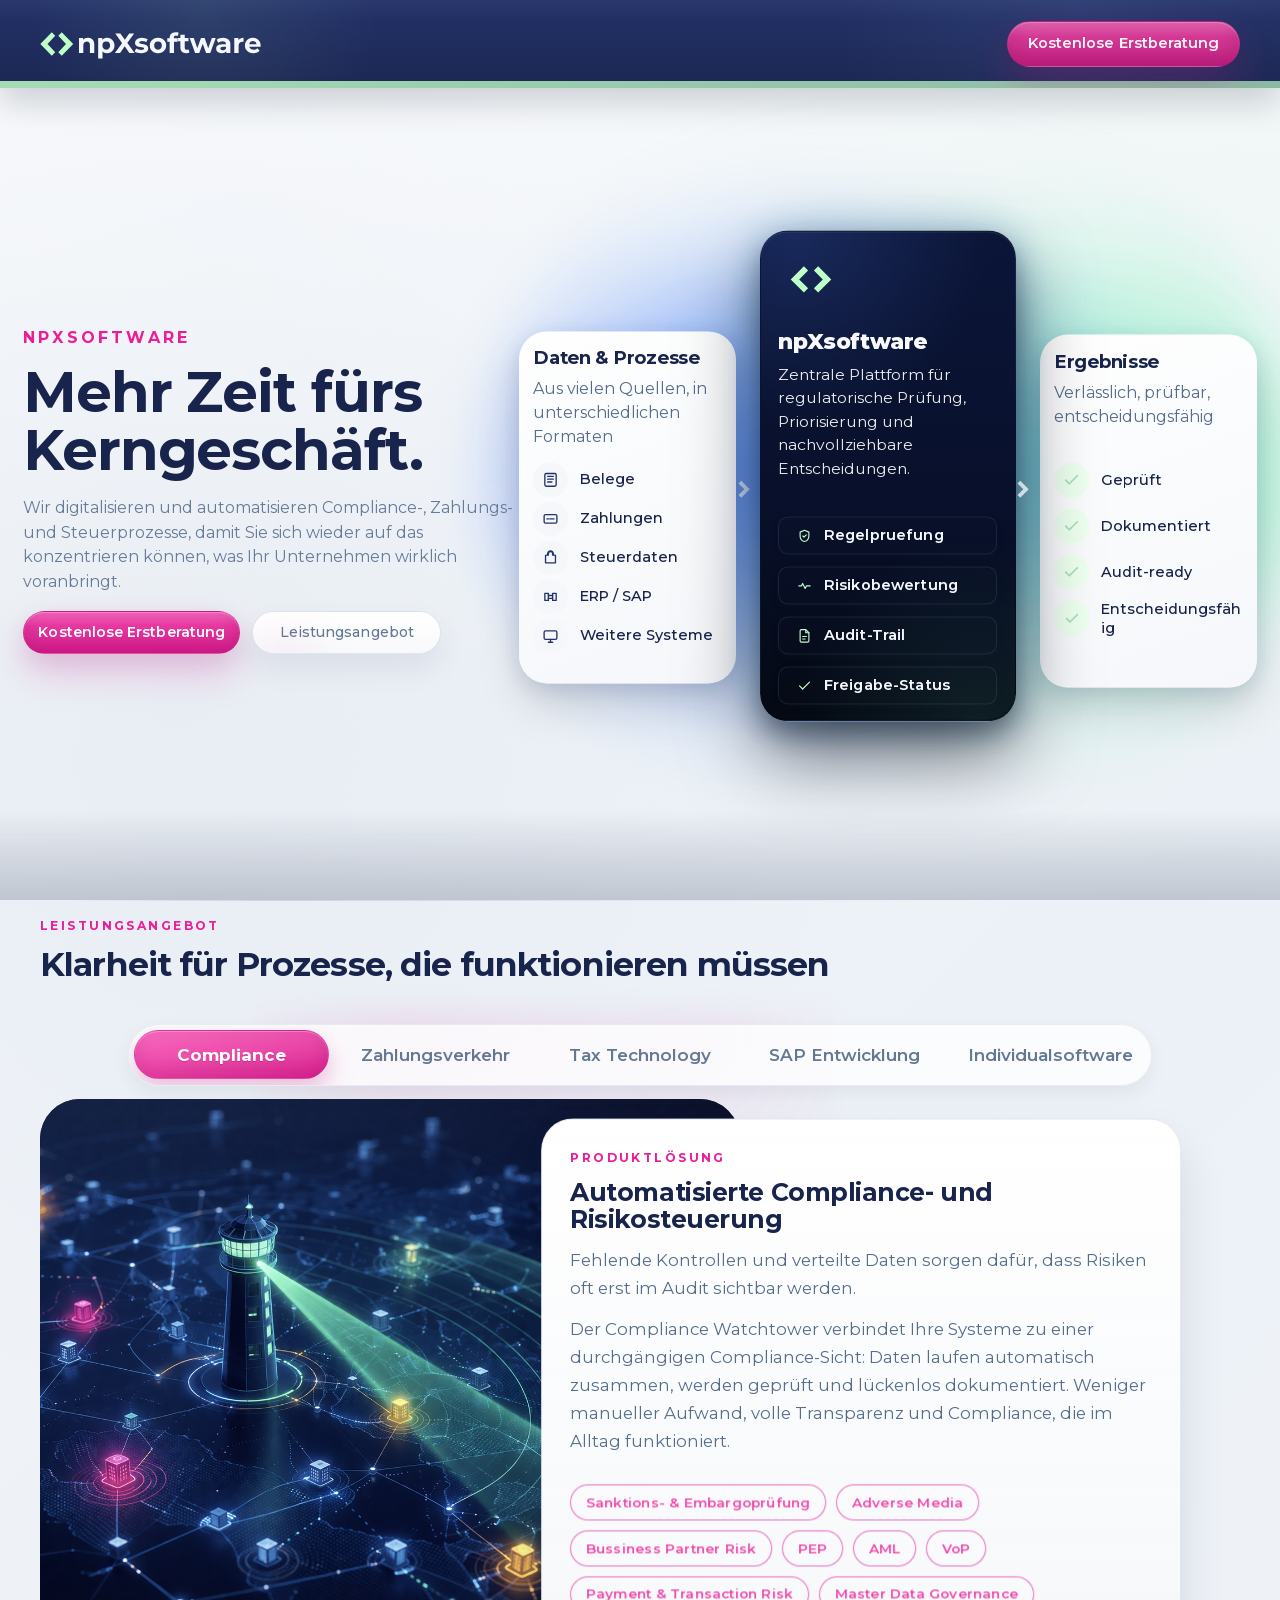
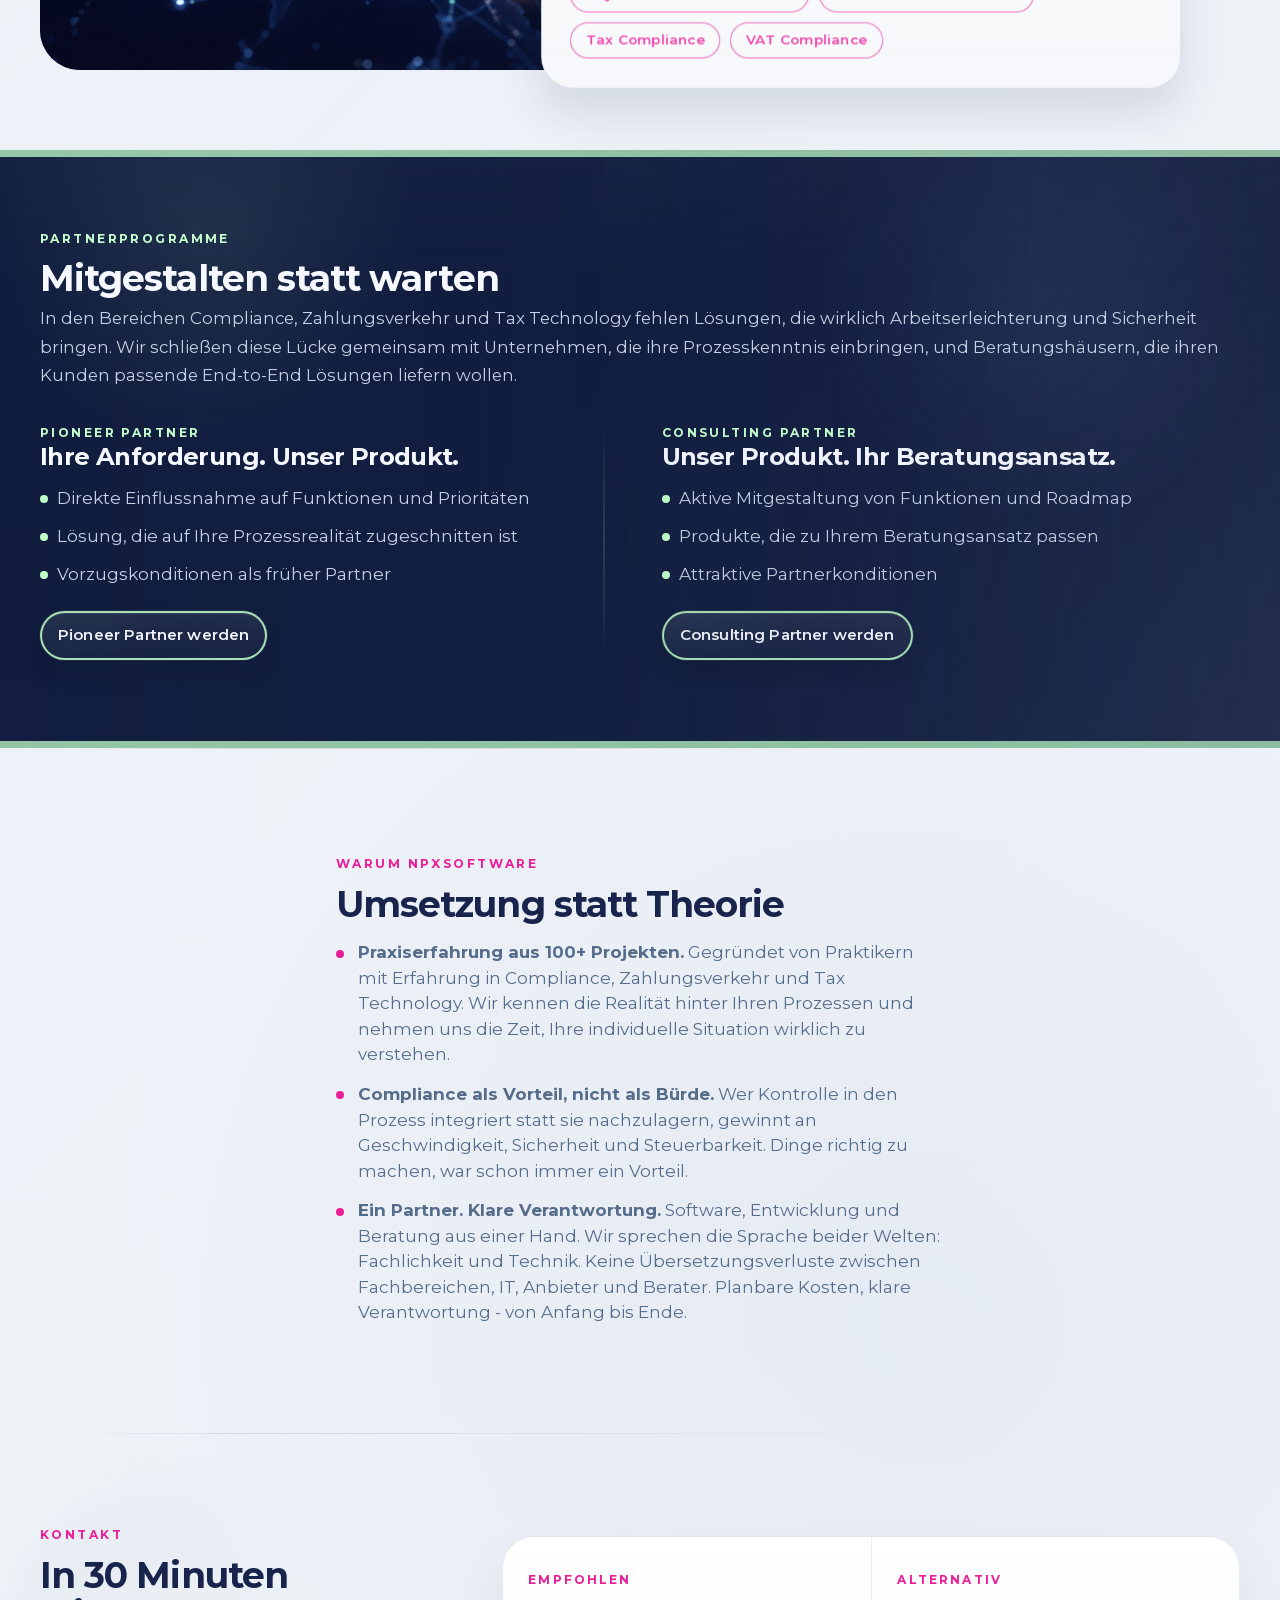
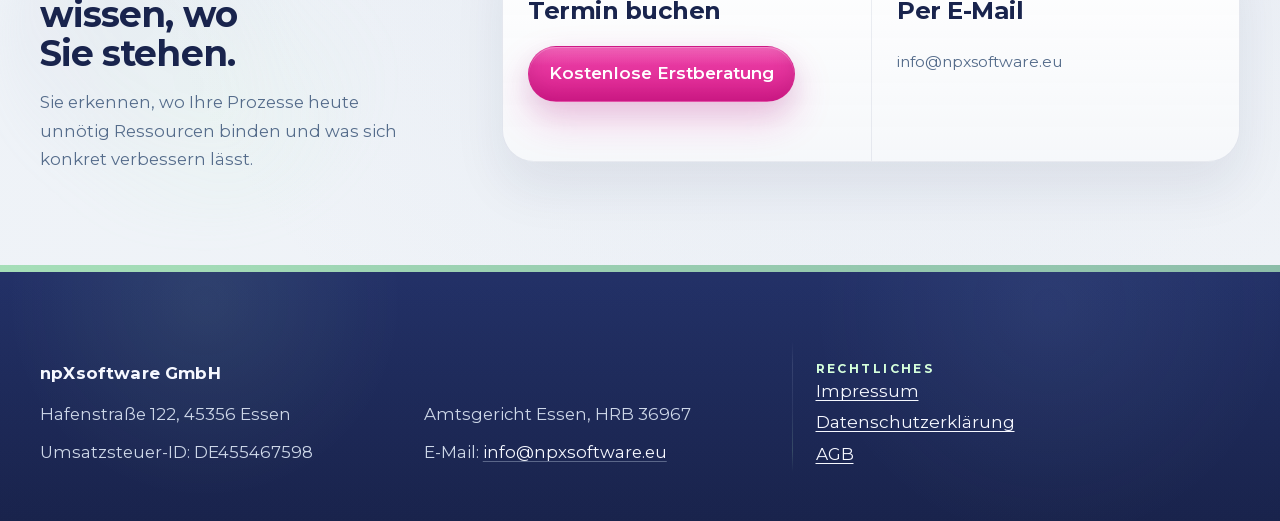
==== commit 47c67dbd: "v1.0.1" ====
--- a/index.html
+++ b/index.html
@@ -493,7 +493,7 @@
                 <b>Compliance als Vorteil, nicht als Bürde.</b> Wer Kontrolle in
                 den Prozess integriert statt sie nachzulagern, gewinnt an
                 Geschwindigkeit, Sicherheit und Steuerbarkeit. Dinge richtig zu
-                machen war schon immer ein Vorteil.
+                machen, war schon immer ein Vorteil.
               </li>
               <li>
                 <b>Ein Partner. Klare Verantwortung.</b> Software, Entwicklung
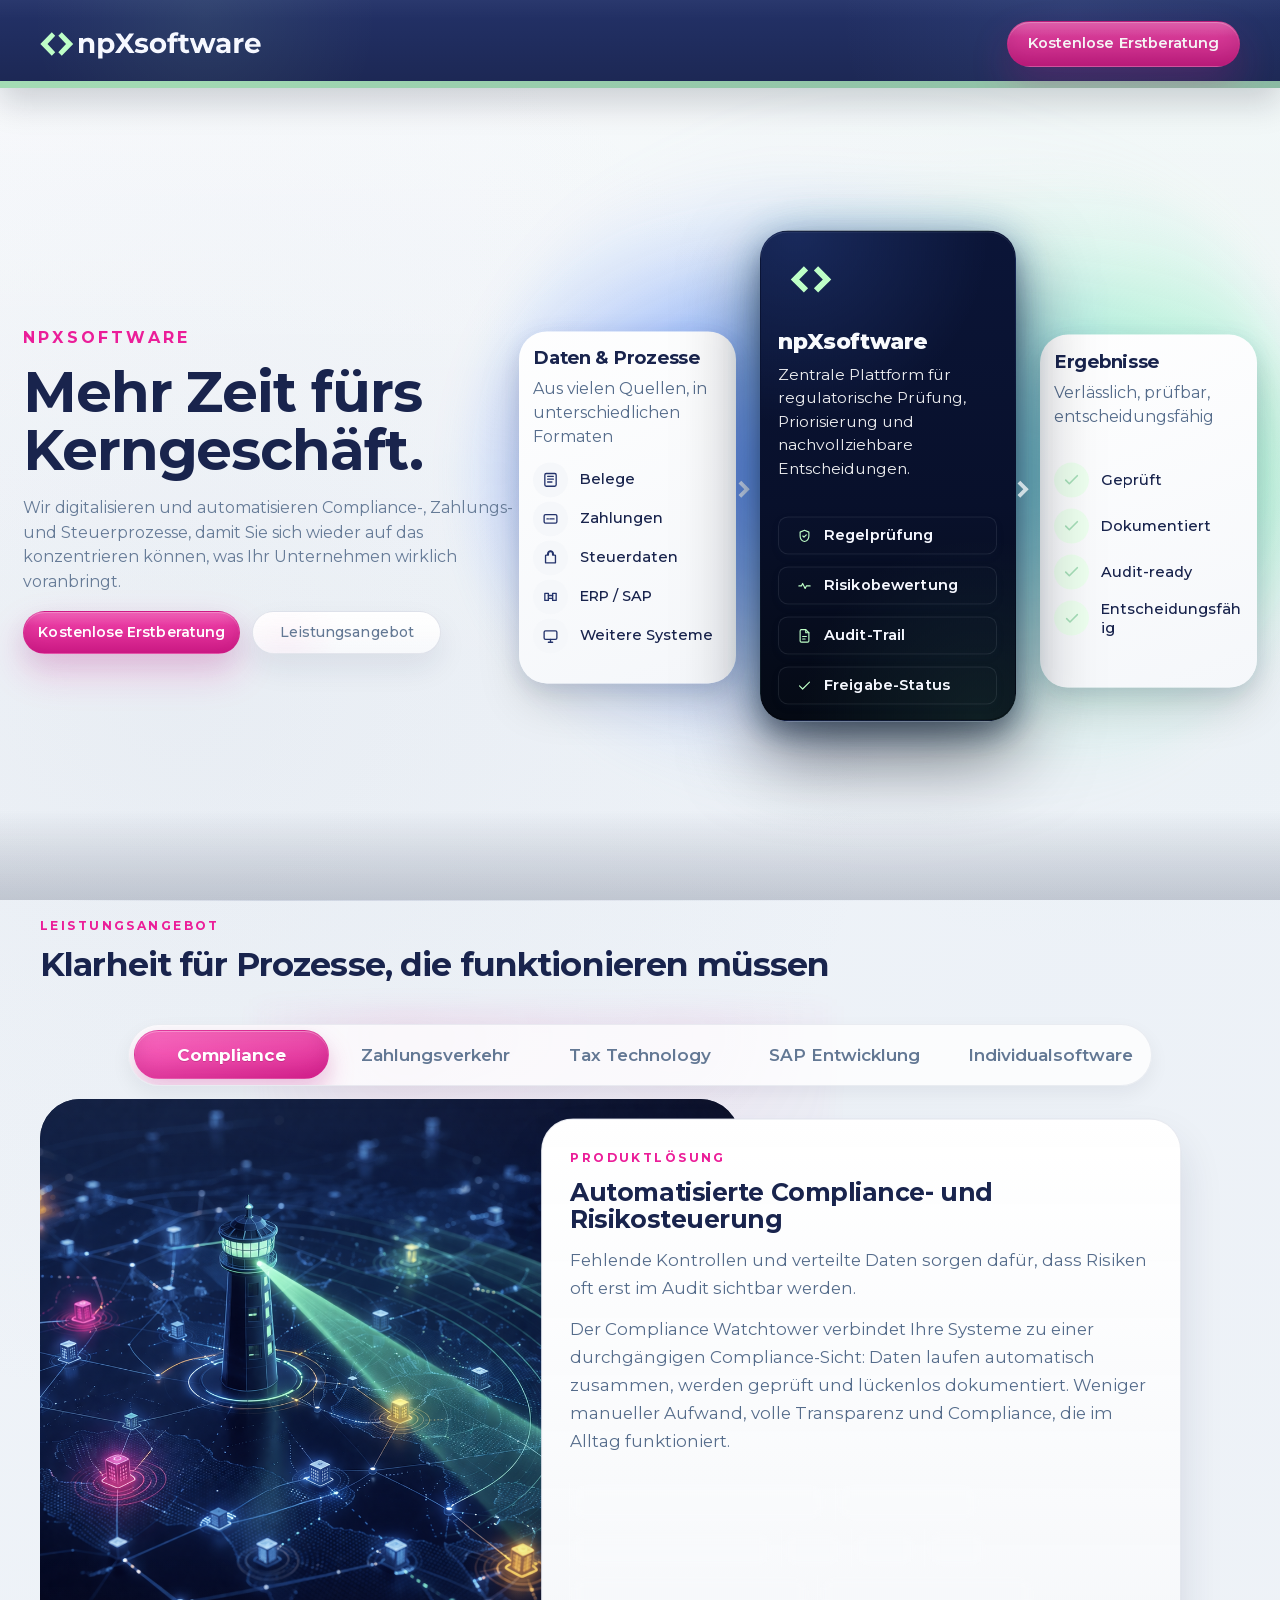
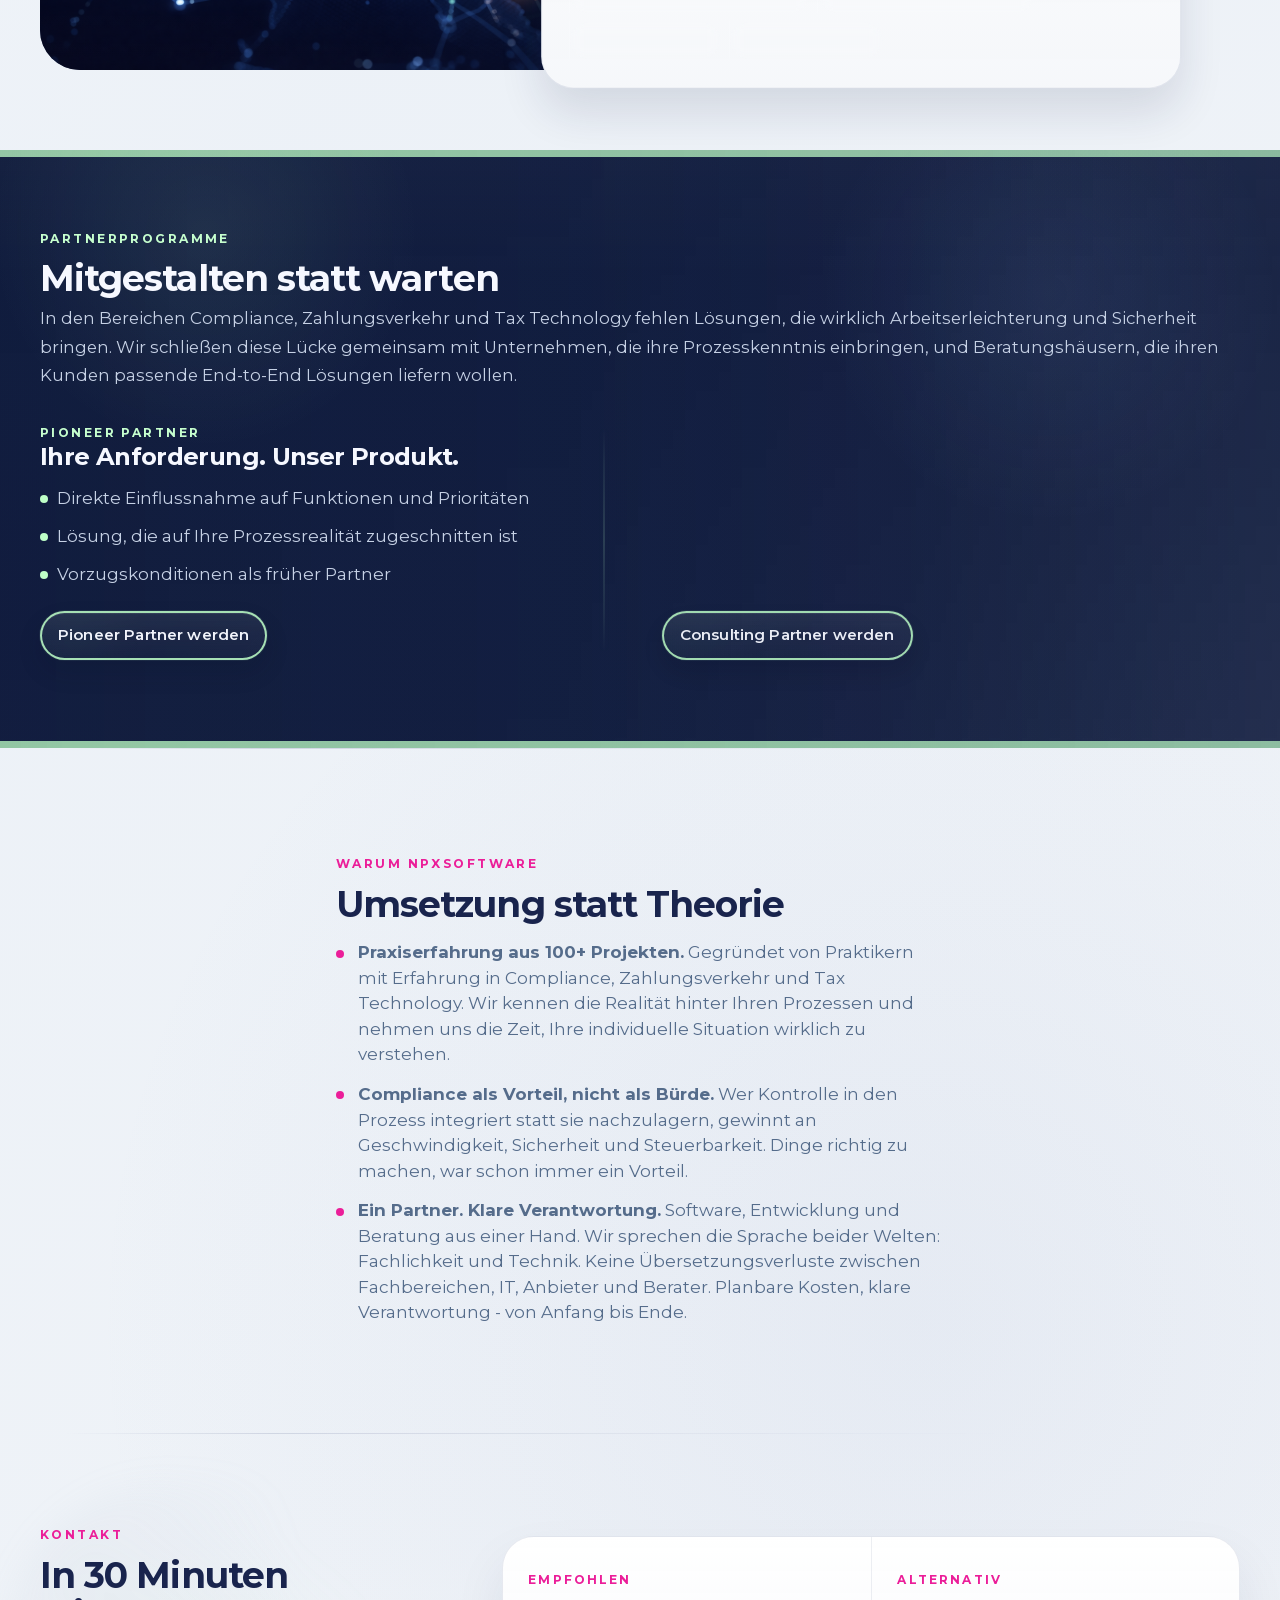
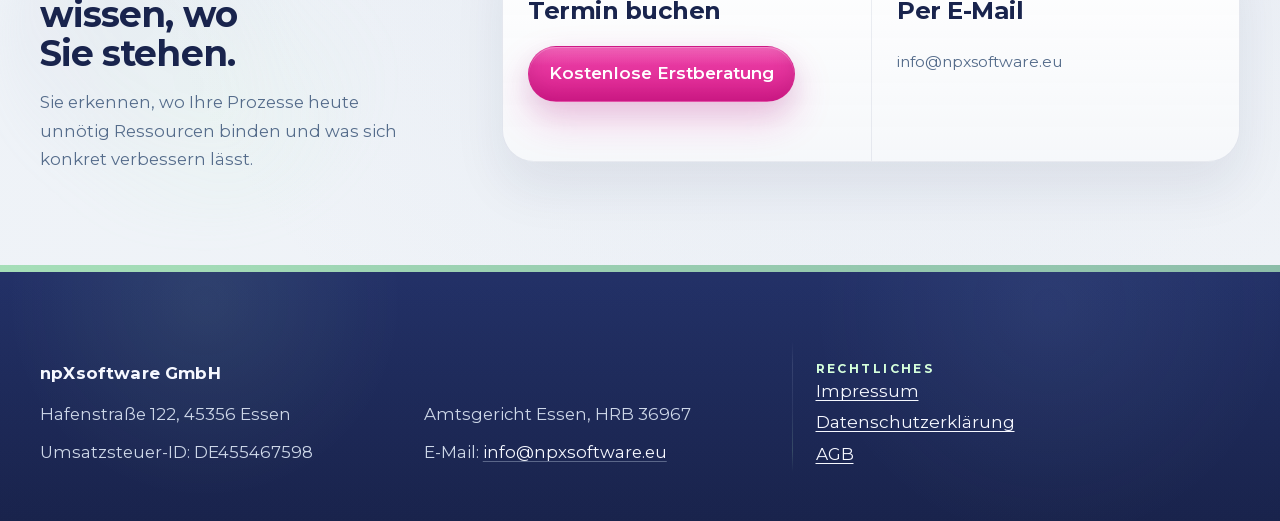
==== commit 7e40564a: "v1.0.2" ====
--- a/index.html
+++ b/index.html
@@ -223,7 +223,7 @@
                 <div class="hero-center-panel__list">
                   <div class="hero-center-panel__item">
                     <span class="hero-center-panel__indicator"></span>
-                    <span>Regelpruefung</span>
+                    <span>Regelprüfung</span>
                   </div>
                   <div class="hero-center-panel__item">
                     <span class="hero-center-panel__indicator"></span>
--- a/css/responsive.css
+++ b/css/responsive.css
@@ -40,7 +40,6 @@
     --hero-box-feature-width: min(100%, 20rem);
     --hero-box-feature-height: clamp(15rem, 54vw, 18rem);
     min-height: calc(100svh - var(--header-h));
-    min-height: calc(100dvh - var(--header-h));
     display: grid;
     align-items: start;
     padding: clamp(5.5rem, 18svh, 8rem) 1rem 3rem;
@@ -364,7 +363,6 @@
     --hero-box-feature-width: min(100%, 13.5rem);
     --hero-box-feature-height: clamp(10rem, 29vh, 12rem);
     min-height: calc(100svh - var(--header-h));
-    min-height: calc(100dvh - var(--header-h));
     display: grid;
     align-items: center;
     padding: 1rem 0 1.35rem;
@@ -766,7 +764,7 @@
     font-size: 0.88rem;
   }
   .hero {
-    padding: clamp(5.2rem, 17dvh, 7.6rem) 0.8rem 2.8rem;
+    padding: clamp(5.2rem, 17svh, 7.6rem) 0.8rem 2.8rem;
   }
   .hero .section-kicker {
     display: none;
@@ -1279,7 +1277,7 @@
     border-radius: 18px;
   }
   .hero {
-    padding: clamp(4.8rem, 16dvh, 6.8rem) 0.65rem 2.45rem;
+    padding: clamp(4.8rem, 16svh, 6.8rem) 0.65rem 2.45rem;
   }
   .hero-copy {
     width: 100%;
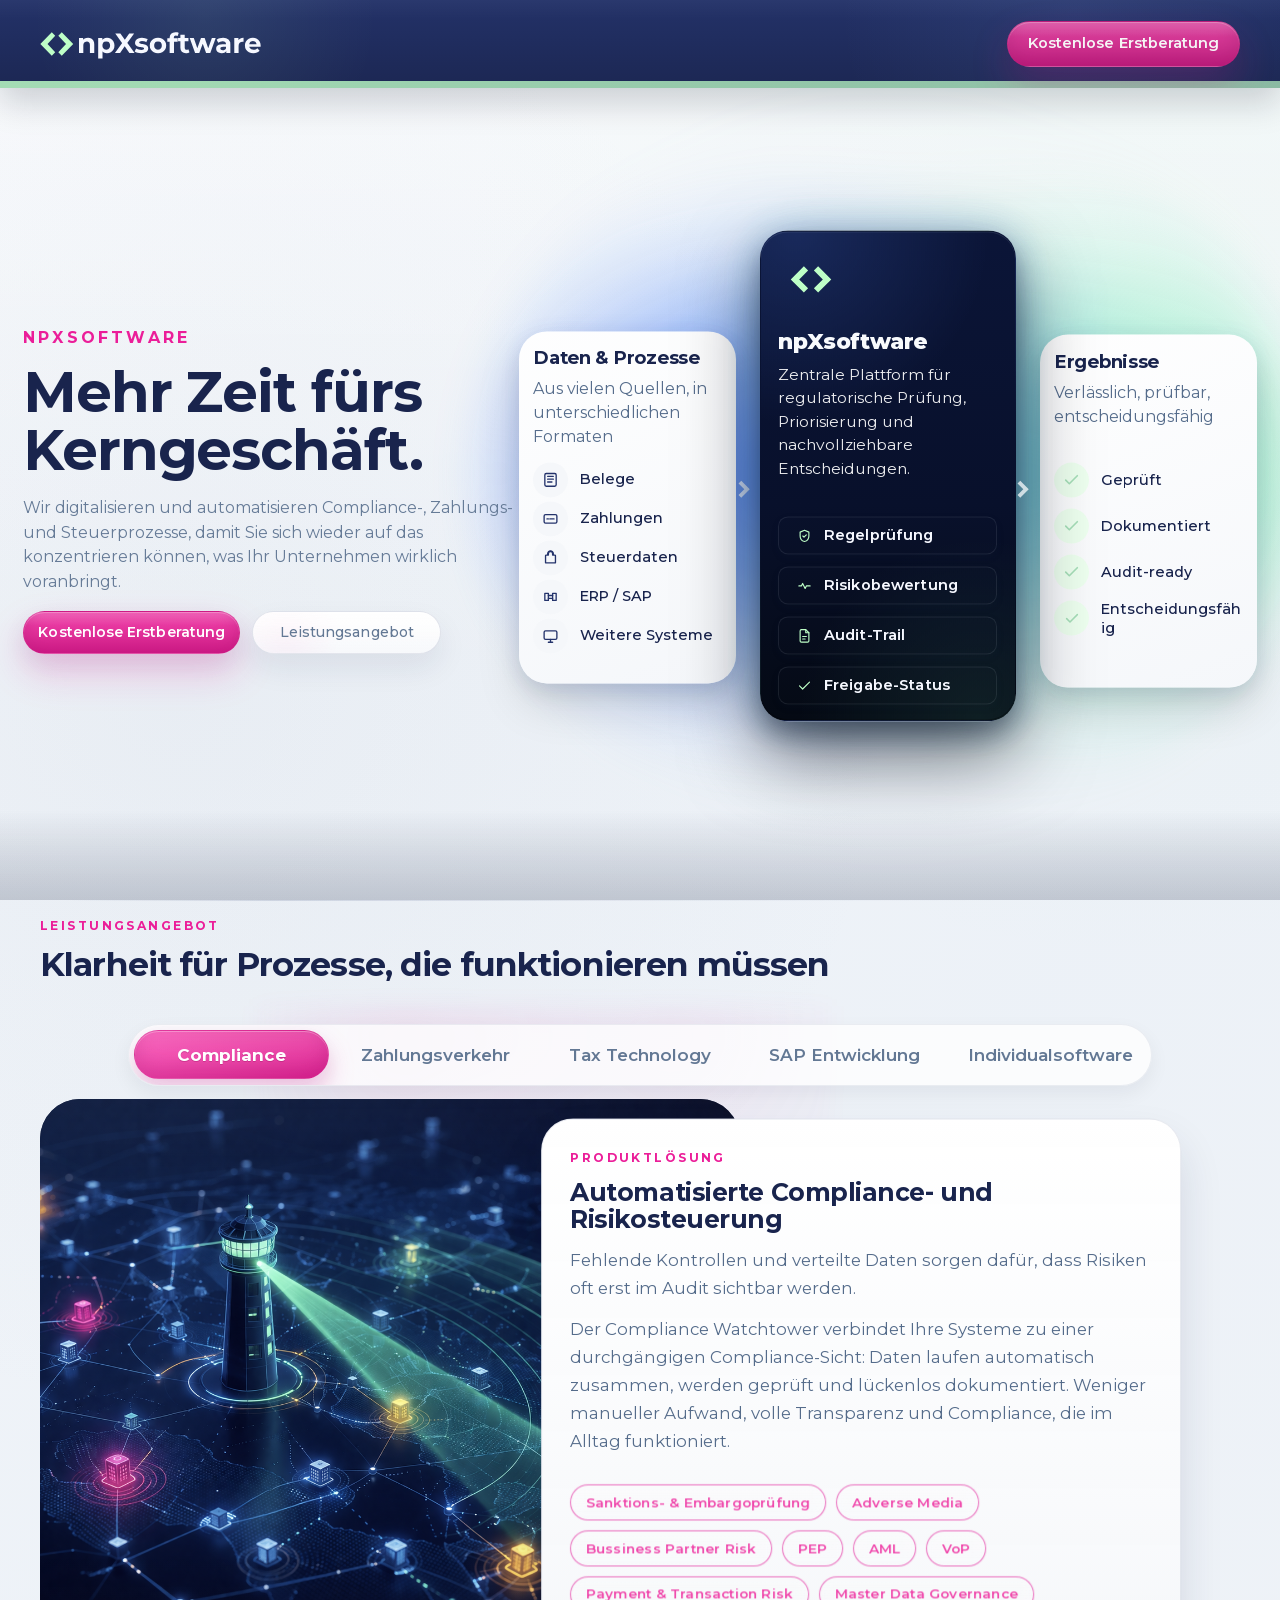
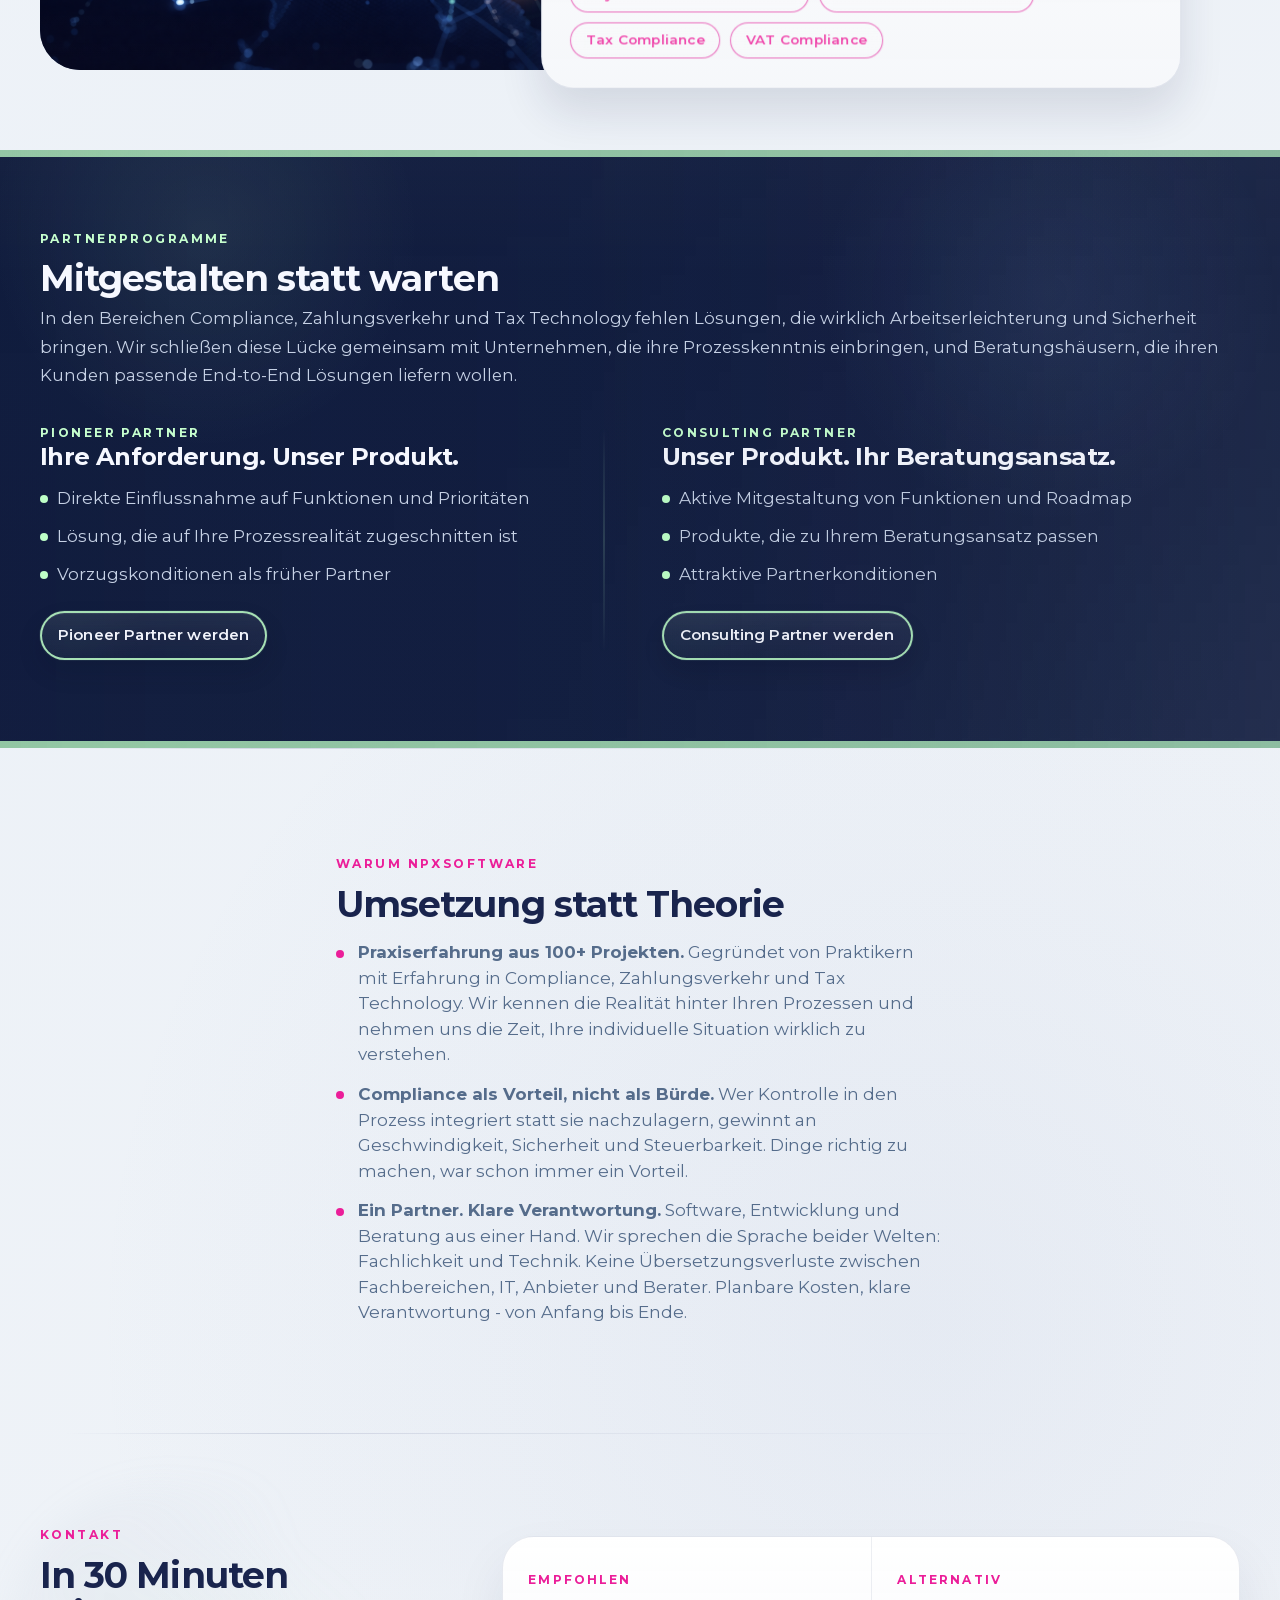
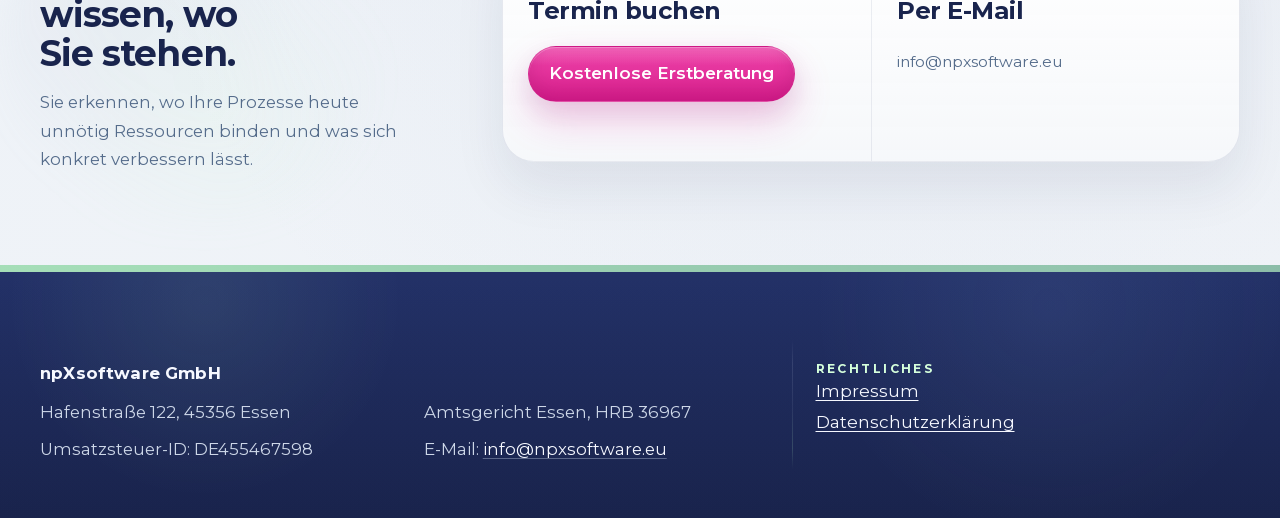
==== commit 344be984: "v1.0.4" ====
--- a/index.html
+++ b/index.html
@@ -569,7 +569,6 @@
           <div class="footer-legal-links">
             <a href="./legal/index.html#impressum">Impressum</a>
             <a href="./legal/index.html#datenschutz">Datenschutzerklärung</a>
-            <a href="./legal/index.html#agb">AGB</a>
           </div>
         </div>
       </div>
--- a/css/responsive.css
+++ b/css/responsive.css
@@ -330,7 +330,10 @@
 
 @media (orientation: landscape) and (pointer: coarse) and (hover: none) and (max-height: 520px) {
   .container {
-    width: min(100% - 1.75rem, var(--container));
+    width: min(100% - 2.5rem, var(--container));
+    padding-inline: max(0.45rem, env(safe-area-inset-left))
+      max(0.45rem, env(safe-area-inset-right));
+    box-sizing: border-box;
   }
   .section {
     padding: clamp(1.75rem, 6vh, 2.4rem) 0;
@@ -365,7 +368,7 @@
     min-height: calc(100svh - var(--header-h));
     display: grid;
     align-items: center;
-    padding: 1rem 0 1.35rem;
+    padding: 1rem clamp(0.4rem, 1.8vw, 0.9rem) 1.35rem;
   }
   .hero::after {
     content: "";
@@ -386,7 +389,7 @@
   .hero .container.grid-2,
   .hero .hero-grid {
     min-height: 0;
-    padding-right: 0;
+    padding-inline: clamp(0.5rem, 1.5vw, 0.9rem);
     grid-template-columns: 1fr;
     gap: 32px;
     align-items: center;
@@ -475,26 +478,34 @@
     font-size: clamp(1.5rem, 3vw, 2rem);
   }
   .solution-tabs {
-    display: grid;
-    grid-template-columns: repeat(5, minmax(0, 1fr));
+    display: flex;
+    align-items: center;
+    position: relative;
     gap: 0.38rem;
     width: 100%;
     margin-inline: 0;
     padding: 0.22rem;
     border-radius: 999px;
     background: rgba(255, 255, 255, 0.78);
-    overflow: visible;
+    overflow-x: auto;
+    overscroll-behavior-x: contain;
+    -webkit-overflow-scrolling: touch;
+    scrollbar-width: none;
     scroll-snap-type: none;
   }
+  .solution-tabs::-webkit-scrollbar {
+    display: none;
+  }
   .solution-tabs-shell {
-    width: min(100%, 60rem);
+    width: 100%;
     margin-inline: auto;
   }
   .solution-tab {
+    flex: 0 0 auto;
     min-height: 3rem;
     padding: 0.64rem 0.72rem;
     border-radius: 999px;
-    white-space: normal;
+    white-space: nowrap;
     line-height: 1.2;
   }
   .solution-stage {
@@ -504,19 +515,15 @@
     display: none;
   }
   .solution-panel {
-    grid-template-columns: minmax(0, 1.08fr) minmax(0, 0.92fr);
-    gap: 0;
+    grid-template-columns: 1fr;
+    gap: 0.72rem;
     min-height: 0;
-    align-items: stretch;
+    align-items: start;
     margin-top: 0.55rem;
     padding-top: 0;
   }
   .solution-panel .visual {
-    display: block;
-    grid-area: auto;
-    min-height: 15rem;
-    max-width: none;
-    width: 100%;
+    display: none;
   }
   .solution-visual-frame {
     height: 100%;
@@ -528,16 +535,16 @@
     grid-area: auto;
     min-height: auto;
     justify-items: stretch;
-    align-items: center;
+    align-items: start;
     padding: 0;
   }
   .solution-copy-inner {
-    --solution-copy-overlap: clamp(3.6rem, 6vw, 1.6rem);
-    width: calc(100% + var(--solution-copy-overlap));
+    --solution-copy-overlap: 0rem;
+    width: 100%;
     max-width: none;
     gap: 0.52rem;
     justify-self: stretch;
-    transform: translateX(calc(var(--solution-copy-overlap) * -1));
+    transform: translate3d(0, var(--solution-copy-handoff-y), 0);
     padding: 1.08rem 1.08rem 1.12rem;
     margin-bottom: 0;
   }
@@ -595,8 +602,27 @@
     gap: 1.1rem;
     padding: 0.65rem 0 0;
   }
+  .status-offers::before {
+    display: none;
+  }
   .status-offers::after {
-    display: none;
+    display: block;
+    content: "";
+    position: absolute;
+    top: 0.65rem;
+    bottom: 0;
+    left: var(--status-divider-x, 50%);
+    width: 1px;
+    transform: translateX(-50%);
+    background: linear-gradient(
+      180deg,
+      rgba(190, 255, 199, 0),
+      rgba(190, 255, 199, 0.14) 18%,
+      rgba(190, 255, 199, 0.24) 52%,
+      rgba(190, 255, 199, 0.14) 84%,
+      rgba(190, 255, 199, 0)
+    );
+    pointer-events: none;
   }
   .status-highlight,
   .contact-copy,
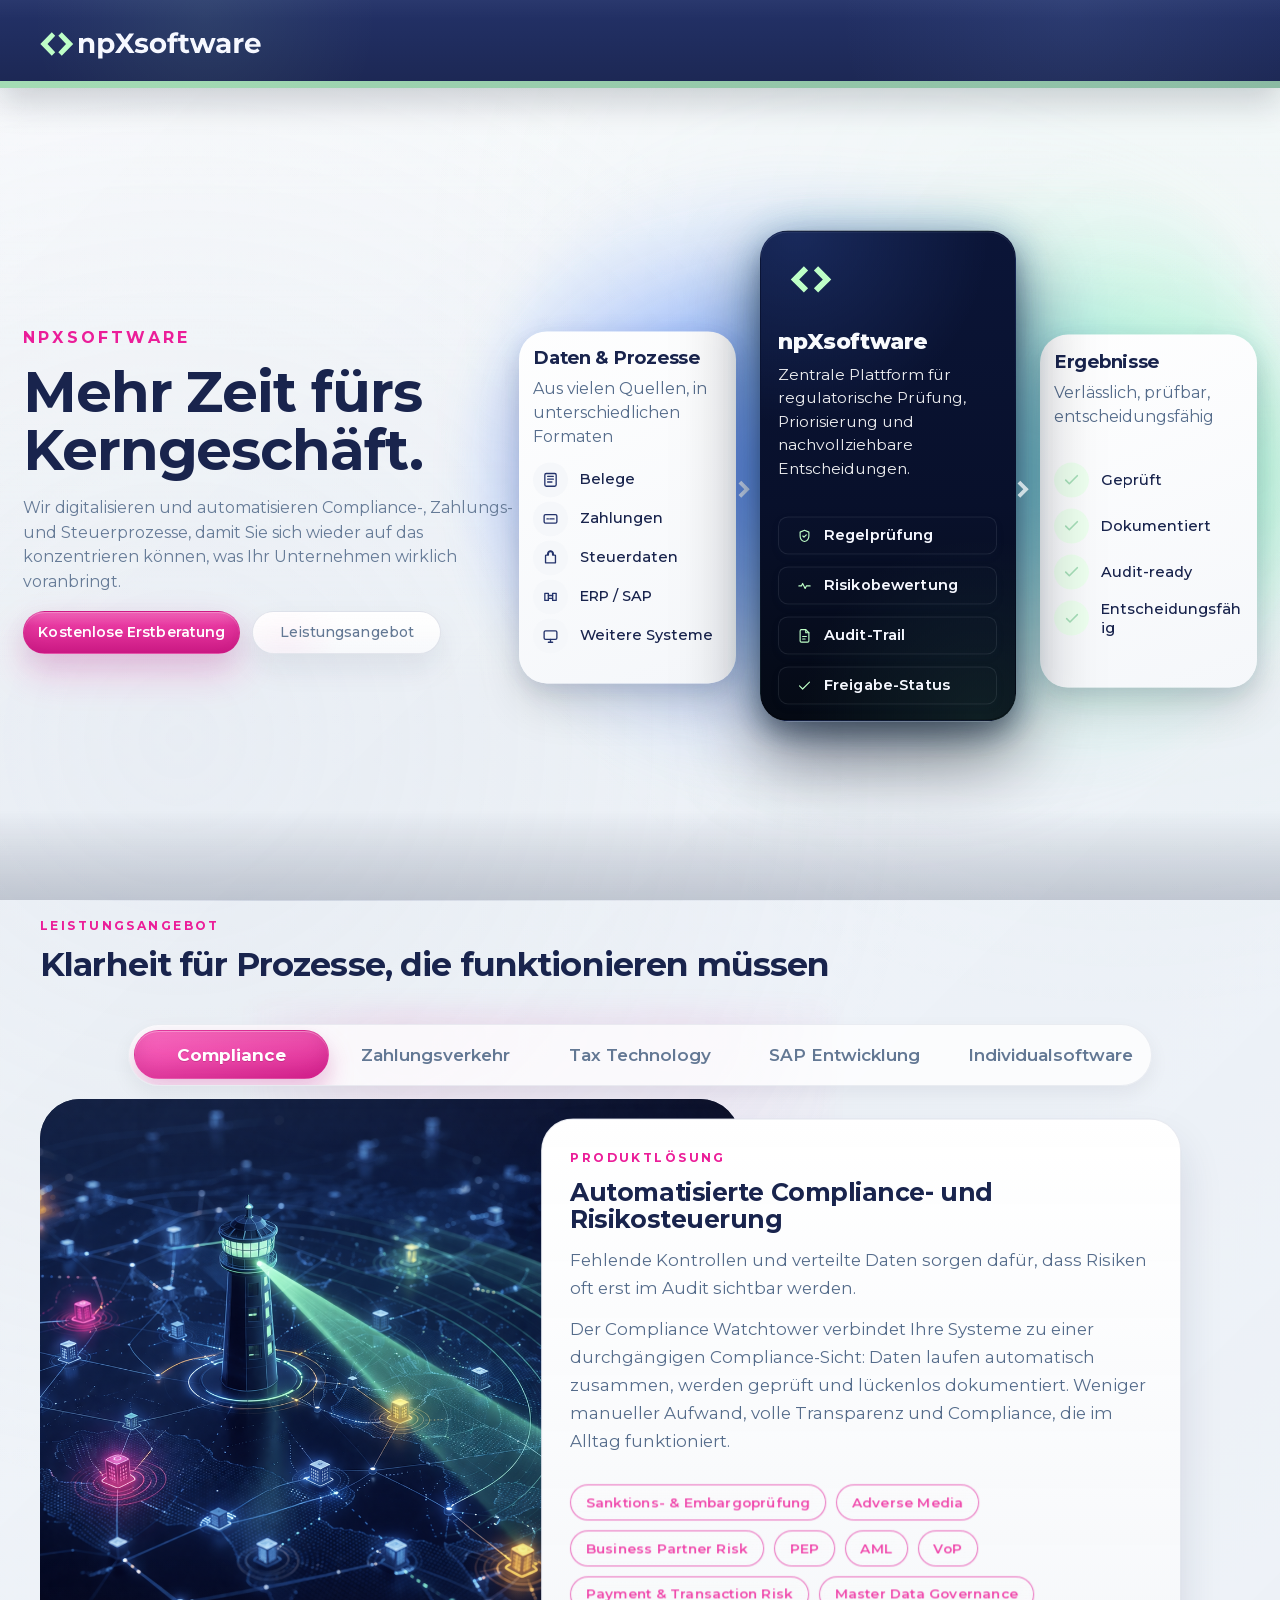
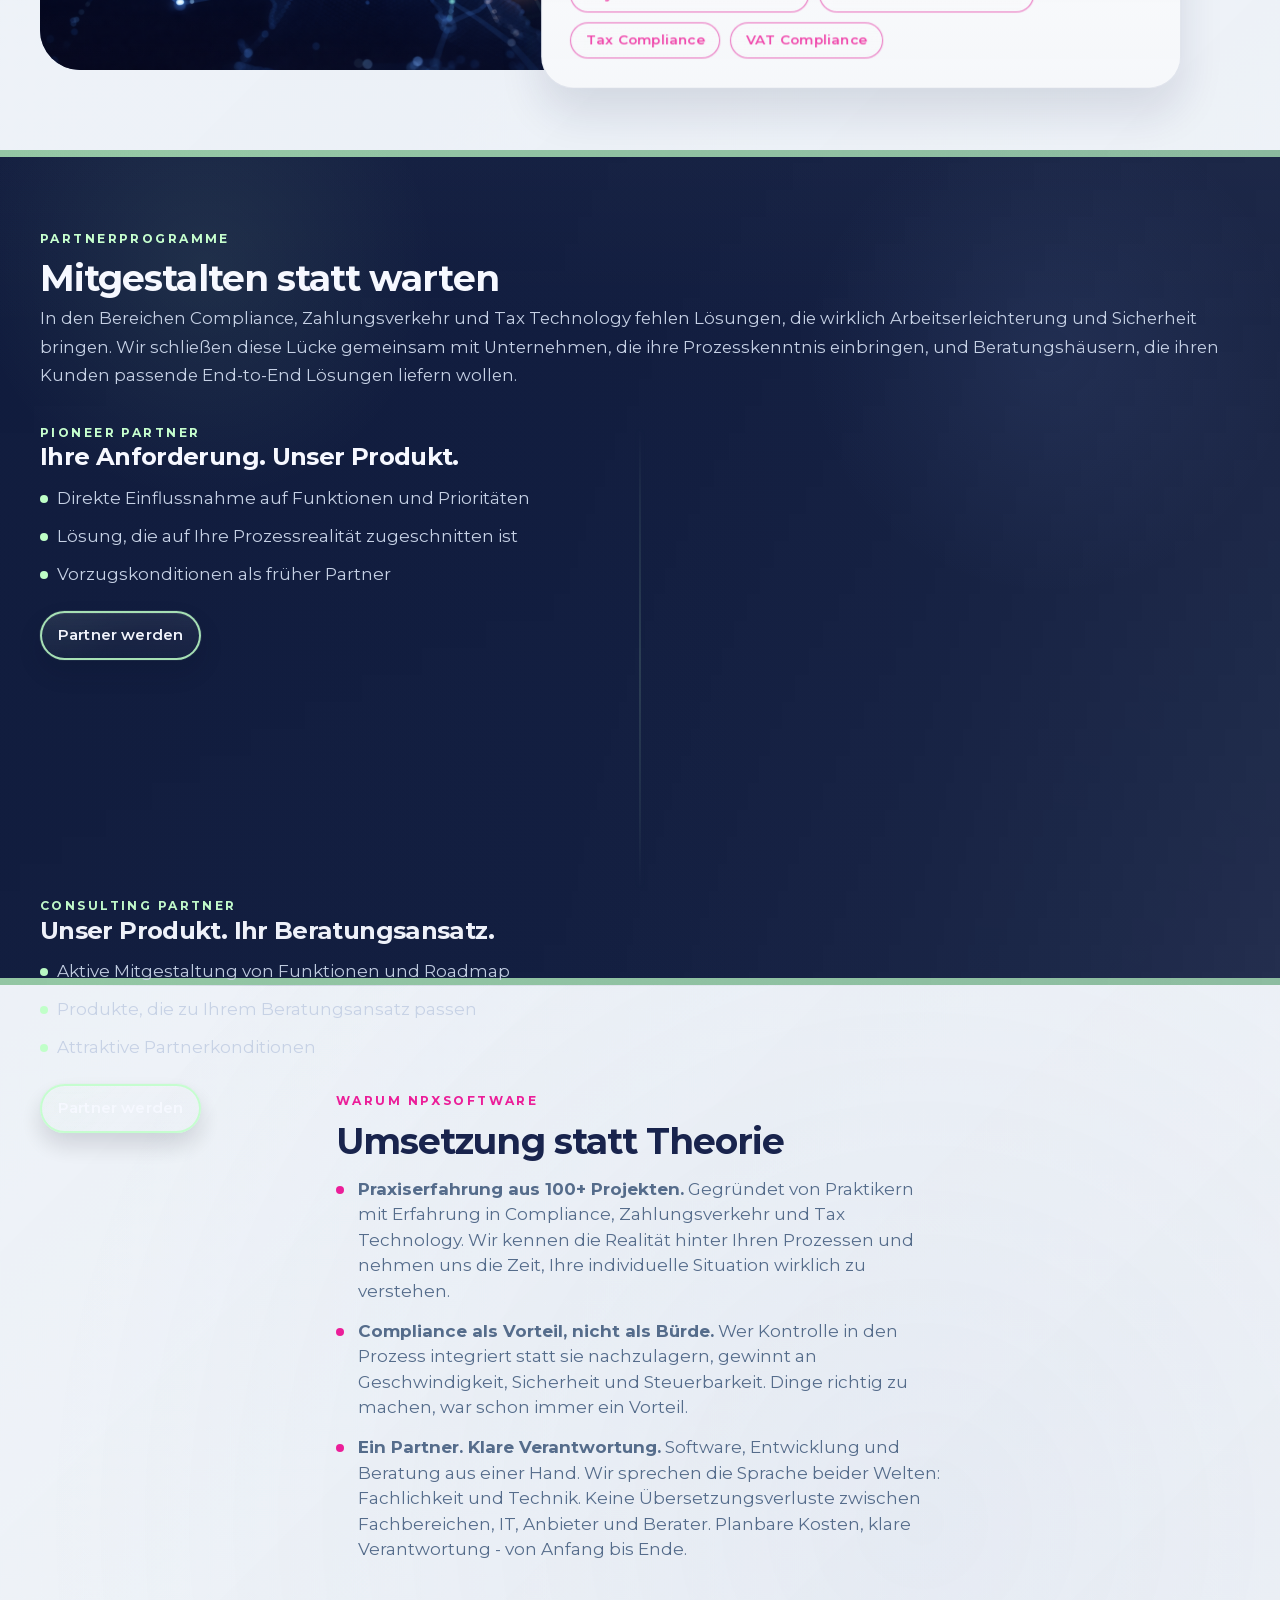
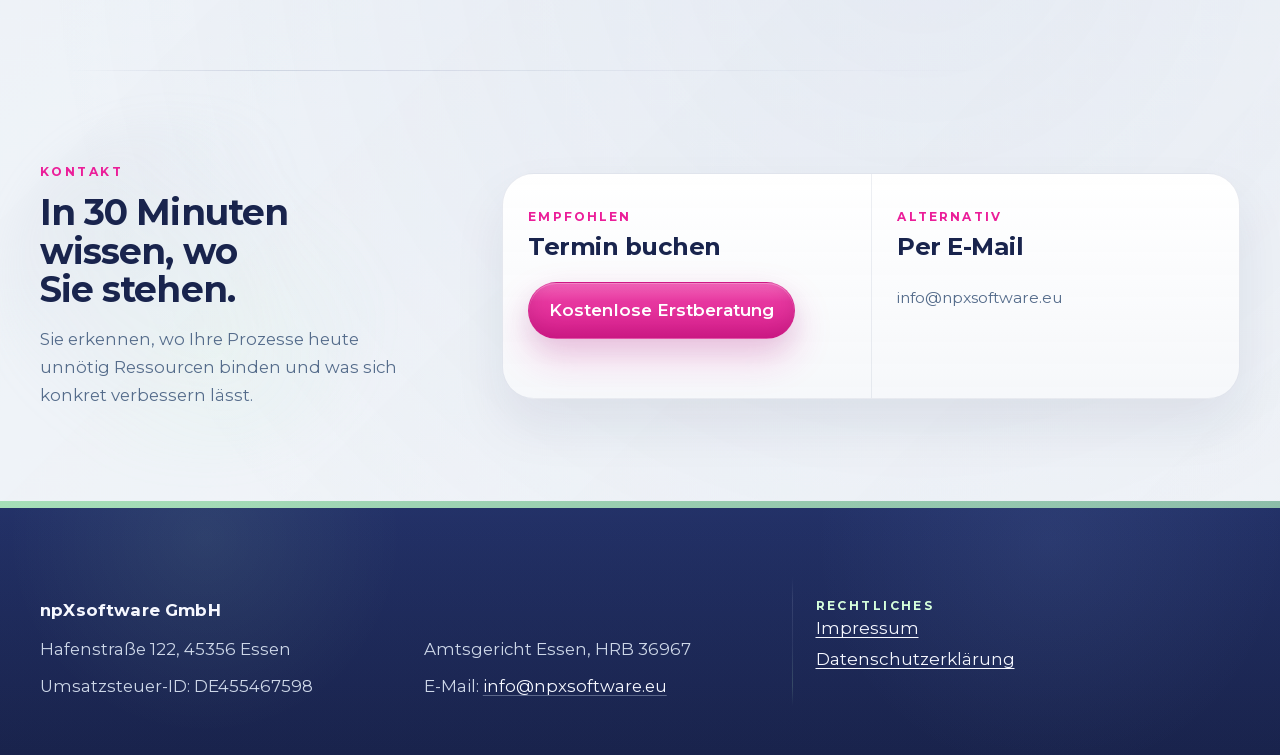
==== commit 499629d1: "CleanUp, SEO, Tab Stripe, CTA beim Scrollen, Partnerprogramm Mobil Landscape" ====
--- a/index.html
+++ b/index.html
@@ -4,47 +4,53 @@
     <meta charset="utf-8" />
     <meta name="viewport" content="width=device-width, initial-scale=1" />
     <title>
-      npXsoftware | Software für Compliance-, Zahlungs- und Steuerprozesse
+      npXsoftware | Digitalisierung für Compliance-, Zahlungs- und Steuerprozesse
     </title>
     <meta
       name="description"
-      content="npXsoftware entwickelt Software für kritische Unternehmensprozesse in Compliance, Zahlungsverkehr und Steuerwesen. Wir strukturieren Abläufe, schaffen Klarheit und machen operative Prozesse belastbar."
+      content="npXsoftware digitalisiert und automatisiert Compliance-, Zahlungs- und Steuerprozesse. Für klar strukturierte Abläufe, weniger manuellen Aufwand und belastbare operative Entscheidungen."
     />
     <meta name="robots" content="index,follow,max-image-preview:large" />
+    <meta name="author" content="npXsoftware GmbH" />
     <meta name="referrer" content="strict-origin-when-cross-origin" />
     <meta http-equiv="X-Content-Type-Options" content="nosniff" />
     <link rel="canonical" href="https://npxsoftware.eu/" />
+    <link rel="alternate" hreflang="de-DE" href="https://npxsoftware.eu/" />
+    <link rel="alternate" hreflang="x-default" href="https://npxsoftware.eu/" />
     <meta property="og:type" content="website" />
     <meta property="og:site_name" content="npXsoftware" />
     <meta
       property="og:title"
-      content="npXsoftware | Software für Compliance-, Zahlungs- und Steuerprozesse"
+      content="npXsoftware | Digitalisierung für Compliance-, Zahlungs- und Steuerprozesse"
     />
     <meta
       property="og:description"
-      content="Software für kritische Unternehmensprozesse in Compliance, Zahlungsverkehr und Steuerwesen – klar strukturiert, sicher und operativ wirksam."
+      content="npXsoftware digitalisiert und automatisiert Compliance-, Zahlungs- und Steuerprozesse. Für klar strukturierte Abläufe, weniger manuellen Aufwand und belastbare operative Entscheidungen."
     />
     <meta property="og:url" content="https://npxsoftware.eu/" />
     <meta
       property="og:image"
-      content="https://npxsoftware.eu/assets/images/hero-visual.png"
-    />
-    <meta property="og:image:width" content="1536" />
-    <meta property="og:image:height" content="1024" />
+      content="https://npxsoftware.eu/assets/images/why-npx-visual.png"
+    />
+    <meta property="og:image:alt" content="npXsoftware visualisiert digitale Compliance-, Zahlungs- und Steuerprozesse." />
+    <meta property="og:image:type" content="image/png" />
     <meta property="og:locale" content="de_DE" />
     <meta name="twitter:card" content="summary_large_image" />
-    <meta name="twitter:site" content="@npXsoftwar" />
     <meta
       name="twitter:title"
-      content="npXsoftware | Software für Compliance-, Zahlungs- und Steuerprozesse"
+      content="npXsoftware | Digitalisierung für Compliance-, Zahlungs- und Steuerprozesse"
     />
     <meta
       name="twitter:description"
-      content="Software für kritische Unternehmensprozesse in Compliance, Zahlungsverkehr und Steuerwesen – klar strukturiert, sicher und operativ wirksam."
+      content="npXsoftware digitalisiert und automatisiert Compliance-, Zahlungs- und Steuerprozesse. Für klar strukturierte Abläufe, weniger manuellen Aufwand und belastbare operative Entscheidungen."
     />
     <meta
       name="twitter:image"
-      content="https://npxsoftware.eu/assets/images/hero-visual.png"
+      content="https://npxsoftware.eu/assets/images/why-npx-visual.png"
+    />
+    <meta
+      name="twitter:image:alt"
+      content="npXsoftware visualisiert digitale Compliance-, Zahlungs- und Steuerprozesse."
     />
     <meta name="theme-color" content="#1c2753" />
     <meta
@@ -64,8 +70,17 @@
             "@id": "https://npxsoftware.eu/#organization",
             "name": "npXsoftware GmbH",
             "url": "https://npxsoftware.eu/",
+            "legalName": "npXsoftware GmbH",
             "logo": "https://npxsoftware.eu/assets/images/npXsoftware-logo-full.svg",
             "email": "info@npxsoftware.eu",
+            "contactPoint": [
+              {
+                "@type": "ContactPoint",
+                "contactType": "customer support",
+                "email": "info@npxsoftware.eu",
+                "availableLanguage": ["de", "en"]
+              }
+            ],
             "address": {
               "@type": "PostalAddress",
               "streetAddress": "Hafenstraße 122",
@@ -79,17 +94,36 @@
             "@id": "https://npxsoftware.eu/#website",
             "url": "https://npxsoftware.eu/",
             "name": "npXsoftware",
+            "description": "npXsoftware digitalisiert und automatisiert kritische Unternehmensprozesse in Compliance, Zahlungsverkehr und Steuerwesen.",
             "inLanguage": "de-DE",
             "publisher": {
               "@id": "https://npxsoftware.eu/#organization"
             }
           },
           {
+            "@type": "WebPage",
+            "@id": "https://npxsoftware.eu/#webpage",
+            "url": "https://npxsoftware.eu/",
+            "name": "npXsoftware | Digitalisierung für Compliance-, Zahlungs- und Steuerprozesse",
+            "description": "npXsoftware digitalisiert und automatisiert Compliance-, Zahlungs- und Steuerprozesse. Für klar strukturierte Abläufe, weniger manuellen Aufwand und belastbare operative Entscheidungen.",
+            "isPartOf": {
+              "@id": "https://npxsoftware.eu/#website"
+            },
+            "about": {
+              "@id": "https://npxsoftware.eu/#organization"
+            },
+            "primaryImageOfPage": {
+              "@type": "ImageObject",
+              "url": "https://npxsoftware.eu/assets/images/why-npx-visual.png"
+            },
+            "inLanguage": "de-DE"
+          },
+          {
             "@type": "Service",
             "@id": "https://npxsoftware.eu/#service",
-            "name": "Software für Compliance-, Zahlungs- und Steuerprozesse",
-            "serviceType": "Softwareentwicklung für kritische Unternehmensprozesse in Compliance, Zahlungsverkehr und Steuerwesen",
-            "description": "npXsoftware entwickelt Softwarelösungen für kritische Unternehmensprozesse in Compliance, Zahlungsverkehr und Steuerwesen.",
+            "name": "Digitalisierung von Compliance-, Zahlungs- und Steuerprozessen",
+            "serviceType": "Digitalisierung und Automatisierung kritischer Unternehmensprozesse in Compliance, Zahlungsverkehr und Steuerwesen",
+            "description": "npXsoftware entwickelt und implementiert digitale Lösungen für Compliance-, Zahlungs- und Steuerprozesse.",
             "provider": {
               "@id": "https://npxsoftware.eu/#organization"
             },
@@ -132,7 +166,7 @@
         </a>
         <a
           class="btn btn-primary header-cta"
-          href="http://termin.npxsoftware.eu"
+          href="https://termin.npxsoftware.eu"
           data-booking-link
           data-booking-label-target
           >Jetzt kostenlos loslegen</a
@@ -140,7 +174,7 @@
       </div>
     </header>
 
-    <main id="main">
+    <main id="main" tabindex="-1">
       <section class="hero" id="hero">
         <div class="container grid-2 hegitro-grid">
           <div class="stack hero-copy">
@@ -154,7 +188,7 @@
             <div class="hero-actions">
               <a
                 class="btn btn-primary"
-                href="http://termin.npxsoftware.eu"
+                href="https://termin.npxsoftware.eu"
                 data-booking-link
                 data-booking-label-target
                 >Jetzt kostenlos loslegen</a
@@ -285,6 +319,7 @@
                 class="solution-tabs"
                 role="tablist"
                 aria-label="Lösungen auswählen"
+                aria-orientation="horizontal"
               >
                 <span
                   class="solution-tab-indicator"
@@ -361,7 +396,12 @@
               tabindex="0"
               aria-labelledby="solution-tab-watchtower"
               aria-live="polite"
+              aria-describedby="solution-panel-description"
             >
+              <p class="visually-hidden" id="solution-panel-description">
+                Die Inhalte dieses Bereichs ändern sich, wenn Sie eine andere
+                Lösung auswählen.
+              </p>
               <figure class="visual solution-visual-frame">
                 <img
                   class="solution-visual-image is-active"
@@ -433,45 +473,51 @@
           </div>
 
           <div class="status-offers">
-            <article class="status-highlight stack">
-              <p class="section-kicker">PIONEER PARTNER</p>
-              <h3>Ihre Anforderung. Unser Produkt.</h3>
-              <ul class="checklist" role="list">
-                <li>Direkte Einflussnahme auf Funktionen und Prioritäten</li>
-                <li>Lösung, die auf Ihre Prozessrealität zugeschnitten ist</li>
-                <li>Vorzugskonditionen als früher Partner</li>
-              </ul>
-              <a
-                class="btn partner-program-cta"
-                href="http://partner-termin.npxsoftware.eu"
-                data-partner-link
-                data-partner-cta
-                target="_blank"
-                rel="noreferrer"
-              >
-                Pioneer Partner werden
-              </a>
-            </article>
-
-            <article class="status-highlight stack">
-              <p class="section-kicker">CONSULTING PARTNER</p>
-              <h3>Unser Produkt. Ihr Beratungsansatz.</h3>
-              <ul class="checklist" role="list">
-                <li>Aktive Mitgestaltung von Funktionen und Roadmap</li>
-                <li>Produkte, die zu Ihrem Beratungsansatz passen</li>
-                <li>Attraktive Partnerkonditionen</li>
-              </ul>
-              <a
-                class="btn partner-program-cta"
-                href="http://partner-termin.npxsoftware.eu"
-                data-partner-link
-                data-partner-cta
-                target="_blank"
-                rel="noreferrer"
-              >
-                <span>Consulting Partner werden</span>
-              </a>
-            </article>
+            <div class="status-offers-grid">
+              <article class="status-highlight stack">
+                <p class="section-kicker">PIONEER PARTNER</p>
+                <h3>Ihre Anforderung. Unser Produkt.</h3>
+                <ul class="checklist" role="list">
+                  <li>Direkte Einflussnahme auf Funktionen und Prioritäten</li>
+                  <li>Lösung, die auf Ihre Prozessrealität zugeschnitten ist</li>
+                  <li>Vorzugskonditionen als früher Partner</li>
+                </ul>
+                <a
+                  class="btn partner-program-cta"
+                  href="https://partner-termin.npxsoftware.eu"
+                  data-partner-link
+                  data-partner-cta
+                  target="_blank"
+                  rel="noopener noreferrer"
+                >
+                  <span>Partner werden</span>
+                </a>
+              </article>
+
+              <div class="status-offers-divider" aria-hidden="true">
+                <span class="status-offers-divider-line"></span>
+              </div>
+
+              <article class="status-highlight stack">
+                <p class="section-kicker">CONSULTING PARTNER</p>
+                <h3>Unser Produkt. Ihr Beratungsansatz.</h3>
+                <ul class="checklist" role="list">
+                  <li>Aktive Mitgestaltung von Funktionen und Roadmap</li>
+                  <li>Produkte, die zu Ihrem Beratungsansatz passen</li>
+                  <li>Attraktive Partnerkonditionen</li>
+                </ul>
+                <a
+                  class="btn partner-program-cta"
+                  href="https://partner-termin.npxsoftware.eu"
+                  data-partner-link
+                  data-partner-cta
+                  target="_blank"
+                  rel="noopener noreferrer"
+                >
+                  <span>Partner werden</span>
+                </a>
+              </article>
+            </div>
           </div>
         </div>
       </section>
@@ -523,14 +569,19 @@
           <section class="contact-panel" aria-label="Kontaktmöglichkeiten">
             <a
               class="contact-option contact-option-primary"
-              href="http://termin.npxsoftware.eu"
+              href="https://termin.npxsoftware.eu"
               data-booking-link
               target="_blank"
-              rel="noreferrer"
+              rel="noopener noreferrer"
               aria-labelledby="booking-title"
+              aria-describedby="booking-description"
             >
               <p class="contact-option-kicker">Empfohlen</p>
               <h3 id="booking-title">Termin buchen</h3>
+              <p class="visually-hidden" id="booking-description">
+                Öffnet die Terminbuchung für eine kostenlose Erstberatung in
+                einem neuen Tab.
+              </p>
               <span class="btn btn-primary contact-option-cta"
                 >Kostenlose Erstberatung</span
               >
@@ -540,9 +591,14 @@
               class="contact-option"
               href="mailto:info@npxsoftware.eu"
               aria-labelledby="mail-title"
+              aria-describedby="mail-description"
             >
               <p class="contact-option-kicker">Alternativ</p>
               <h3 id="mail-title">Per E-Mail</h3>
+              <p class="visually-hidden" id="mail-description">
+                Öffnet Ihr E-Mail-Programm für eine Nachricht an
+                info@npxsoftware.eu.
+              </p>
               <p class="contact-option-meta">info@npxsoftware.eu</p>
             </a>
           </section>
@@ -566,10 +622,10 @@
         </div>
         <div class="stack footer-legal">
           <p class="section-kicker">Rechtliches</p>
-          <div class="footer-legal-links">
+          <nav class="footer-legal-links" aria-label="Rechtliche Links">
             <a href="./legal/index.html#impressum">Impressum</a>
             <a href="./legal/index.html#datenschutz">Datenschutzerklärung</a>
-          </div>
+          </nav>
         </div>
       </div>
     </footer>
--- a/css/base.css
+++ b/css/base.css
@@ -131,6 +131,18 @@
 .skip-link{position:absolute;left:-999px;top:0;background:var(--c-accent-cta);color:#fff;padding:.5rem .75rem;font-weight:700;z-index:999}
 .skip-link:focus{left:.5rem;top:.5rem}
 
+.visually-hidden{
+  position:absolute !important;
+  width:1px;
+  height:1px;
+  padding:0;
+  margin:-1px;
+  overflow:hidden;
+  clip:rect(0, 0, 0, 0);
+  white-space:nowrap;
+  border:0;
+}
+
 [data-reveal]{
   opacity:0;
   transform:translateY(16px);
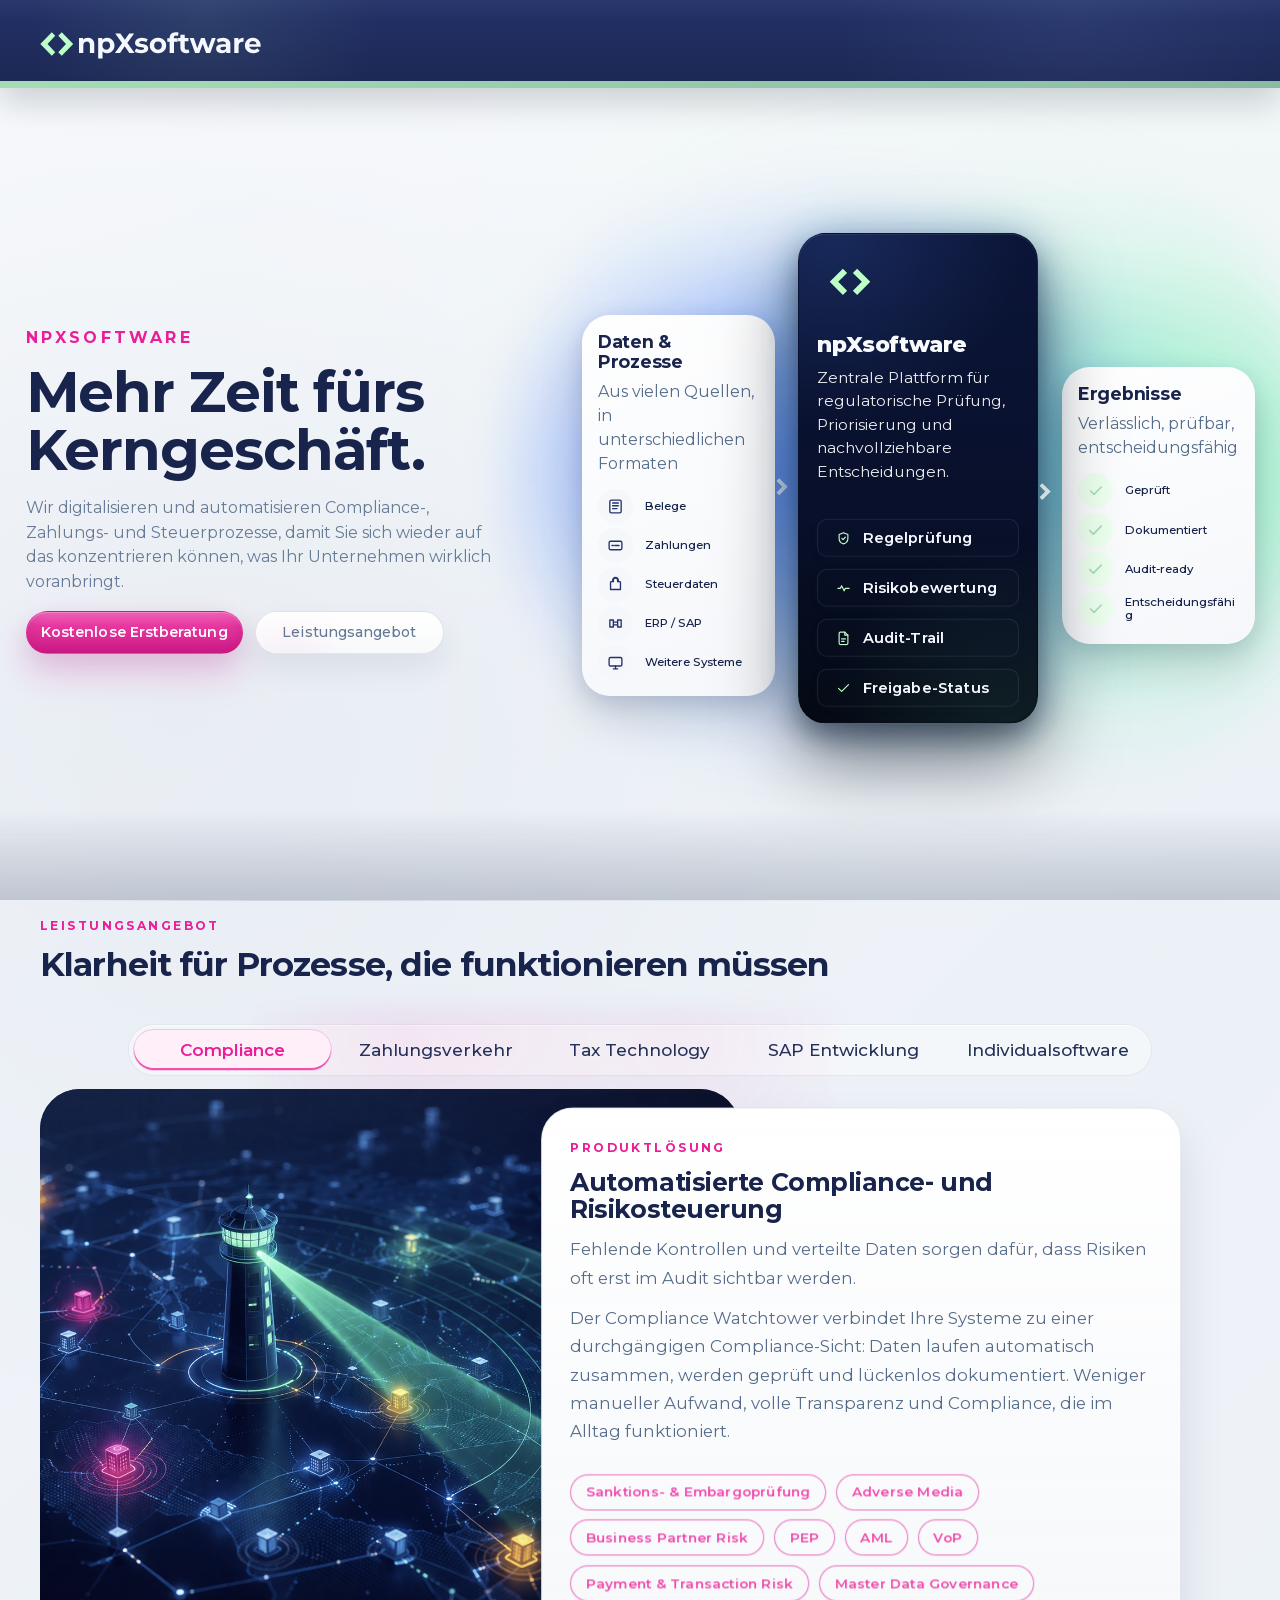
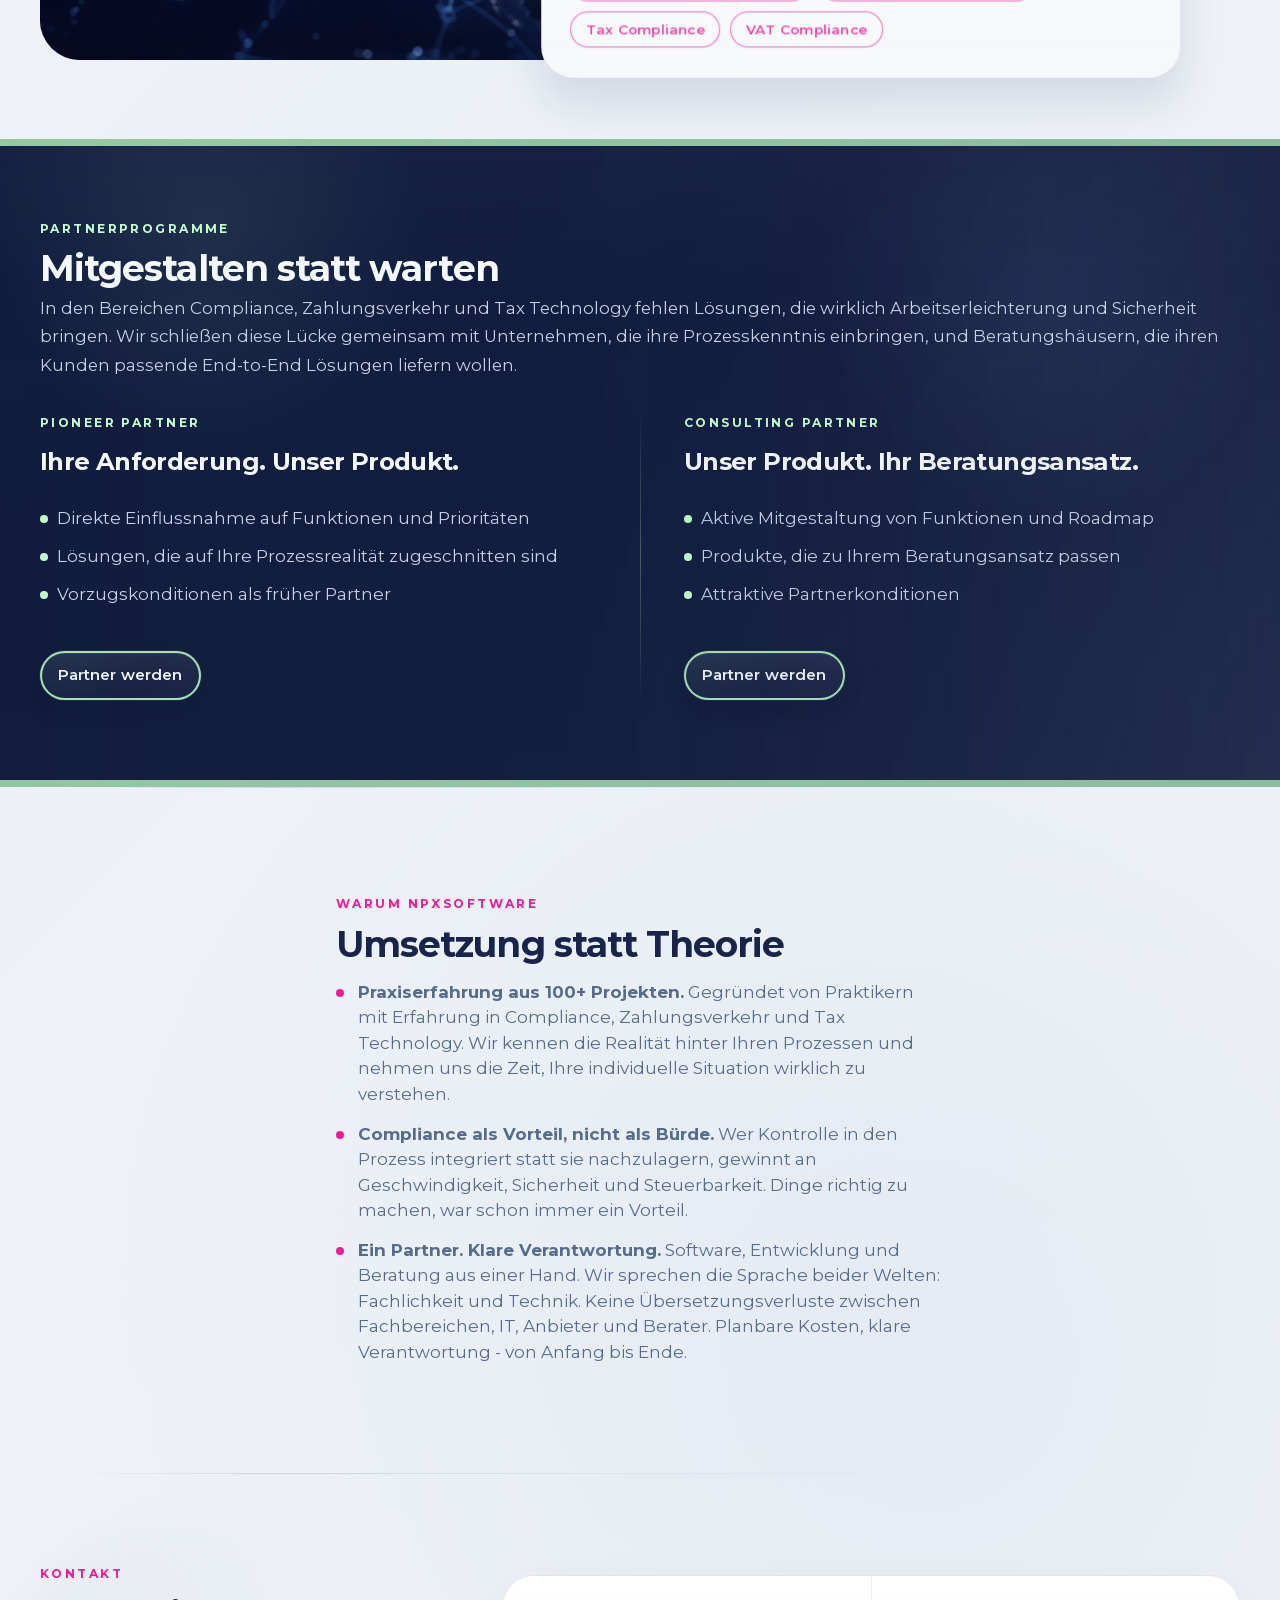
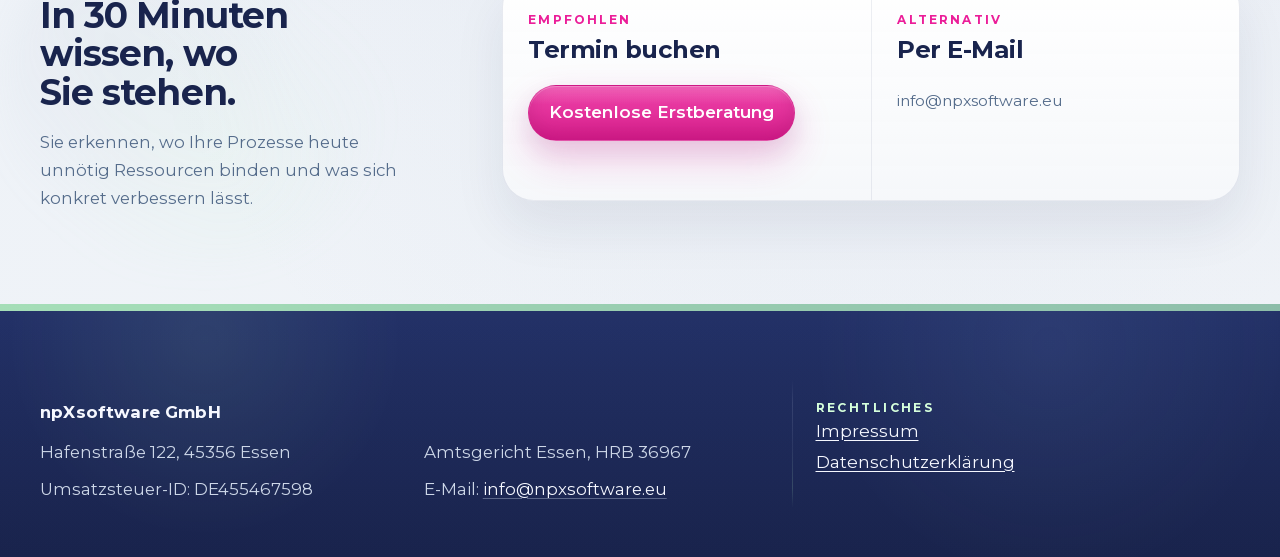
==== commit a5180d16: "Typo" ====
--- a/index.html
+++ b/index.html
@@ -398,10 +398,6 @@
               aria-live="polite"
               aria-describedby="solution-panel-description"
             >
-              <p class="visually-hidden" id="solution-panel-description">
-                Die Inhalte dieses Bereichs ändern sich, wenn Sie eine andere
-                Lösung auswählen.
-              </p>
               <figure class="visual solution-visual-frame">
                 <img
                   class="solution-visual-image is-active"
@@ -479,7 +475,7 @@
                 <h3>Ihre Anforderung. Unser Produkt.</h3>
                 <ul class="checklist" role="list">
                   <li>Direkte Einflussnahme auf Funktionen und Prioritäten</li>
-                  <li>Lösung, die auf Ihre Prozessrealität zugeschnitten ist</li>
+                  <li>Lösungen, die auf Ihre Prozessrealität zugeschnitten sind</li>
                   <li>Vorzugskonditionen als früher Partner</li>
                 </ul>
                 <a
--- a/css/variables.css
+++ b/css/variables.css
@@ -44,5 +44,8 @@
   --space-7:4rem;
 
   --container:1200px;
+  --layout-content-max:var(--container);
+  --layout-edge:clamp(1rem,2vw,1.625rem);
+  --layout-bleed-max:1560px;
   --header-h:88px;
 }
--- a/css/layout.css
+++ b/css/layout.css
@@ -1,4 +1,4 @@
-.container{width:min(100% - clamp(2rem,4vw,3.25rem),var(--container));margin-inline:auto}
+.container{width:min(100% - calc(var(--layout-edge) * 2),var(--layout-content-max));margin-inline:auto}
 .grid-2{display:grid;grid-template-columns:minmax(0,1.05fr) minmax(320px,.95fr);gap:clamp(2rem,3.2vw,4rem);align-items:center}
 .grid-2.reverse{grid-template-columns:.9fr 1.1fr}
 .stack>*+*{margin-top:var(--space-3)}
@@ -72,6 +72,14 @@
   pointer-events:auto;
 }
 
+.js .site-header .header-cta.is-hidden-hard{
+  opacity:0 !important;
+  visibility:hidden !important;
+  pointer-events:none !important;
+  transform:translateY(-.32rem) scale(.97) !important;
+  filter:none !important;
+}
+
 .footer{
   position:relative;
   overflow:hidden;
--- a/css/components.css
+++ b/css/components.css
@@ -154,6 +154,10 @@
 .solution-tabs-shell{
   width:min(100%, 64rem);
   margin-inline:auto;
+  border-radius:999px;
+  background:rgba(255,255,255,.42);
+  border:1px solid rgba(36,51,107,.08);
+  box-shadow:inset 0 1px 0 rgba(255,255,255,.62);
 }
 
 .solution-tabs{
@@ -166,12 +170,12 @@
   --solution-tab-indicator-height:0px;
   display:grid;
   grid-template-columns:repeat(5, minmax(0, 1fr));
-  gap:.56rem;
-  border:1px solid rgba(224,233,247,.07);
-  padding:.34rem;
+  gap:.34rem;
+  border:none;
+  padding:.24rem;
   border-radius:999px;
-  background:rgba(14,22,45,.14);
-  box-shadow:inset 0 1px 0 rgba(255,255,255,.025);
+  background:transparent;
+  box-shadow:none;
 }
 .solution-tab-indicator{
   position:absolute;
@@ -184,15 +188,10 @@
   pointer-events:none;
   transform:translate3d(var(--solution-tab-indicator-x), var(--solution-tab-indicator-y), 0);
   will-change:transform, width, height, opacity;
-  background:
-    linear-gradient(180deg, rgba(255,255,255,.16), rgba(255,255,255,.04)),
-    linear-gradient(145deg, rgba(39,54,105,.84), rgba(23,35,70,.66));
-  border:1px solid rgba(228,235,249,.1);
-  box-shadow:
-    inset 0 1px 0 rgba(255,255,255,.14),
-    inset 0 -12px 24px rgba(8,14,35,.08),
-    0 14px 26px rgba(6,11,28,.2);
-  filter:saturate(1.02);
+  background:color-mix(in srgb, var(--c-accent-cta) 8%, white 92%);
+  border:1px solid color-mix(in srgb, var(--c-accent-cta) 10%, rgba(36,51,107,.08));
+  box-shadow:
+    inset 0 -2px 0 color-mix(in srgb, var(--c-accent-cta) 76%, white 24%);
   z-index:0;
 }
 .solution-tabs.has-selection .solution-tab-indicator{opacity:1}
@@ -210,16 +209,16 @@
   cursor:pointer;
   border:1px solid transparent;
   background:transparent;
-  color:color-mix(in srgb, var(--c-text-soft) 90%, white 10%);
+  color:color-mix(in srgb, var(--c-text) 82%, var(--c-text-soft) 18%);
   min-width:0;
-  padding:.84rem 1rem;
+  padding:.62rem .92rem;
   border-radius:999px;
   text-align:center;
-  font-weight:600;
+  font-weight:500;
   line-height:1.2;
   text-wrap:balance;
   transition:
-    transform .42s cubic-bezier(.22,1,.36,1),
+    transform .34s cubic-bezier(.22,1,.36,1),
     border-color .36s cubic-bezier(.22,1,.36,1),
     background-color .42s cubic-bezier(.22,1,.36,1),
     box-shadow .42s cubic-bezier(.22,1,.36,1),
@@ -227,20 +226,19 @@
 }
 .solution-tab:focus-visible{
   outline:none;
-  border-color:rgba(190,255,199,.48);
-  box-shadow:
-    0 0 0 4px rgba(190,255,199,.08),
-    inset 0 0 0 1px rgba(190,255,199,.14);
+  border-color:color-mix(in srgb, var(--c-accent-cta) 18%, rgba(36,51,107,.1));
+  box-shadow:
+    0 0 0 4px color-mix(in srgb, var(--c-accent-cta) 10%, transparent),
+    inset 0 0 0 1px color-mix(in srgb, var(--c-accent-cta) 8%, rgba(36,51,107,.06));
 }
 .solution-tab[aria-selected="true"]{
-  color:var(--c-text);
-  text-shadow:0 1px 0 rgba(255,255,255,.03);
+  color:var(--c-accent-cta);
+  font-weight:600;
+  text-shadow:none;
 }
 
 .solution-stage .solution-tabs{
-  box-shadow:
-    inset 0 1px 0 rgba(255,255,255,.04),
-    0 8px 20px rgba(8,14,35,.06);
+  box-shadow:none;
 }
 
 @media (hover: hover) and (pointer: fine){
@@ -560,40 +558,32 @@
 }
 
 .solution-tabs{
-  border:1px solid rgba(36,51,107,.08);
-  background:rgba(255,255,255,.76);
-  box-shadow:
-    inset 0 1px 0 rgba(255,255,255,.9),
-    0 8px 20px rgba(25,36,77,.05);
+  border:none;
+  background:transparent;
+  box-shadow:none;
 }
 .solution-tab-indicator{
-  background:
-    linear-gradient(180deg, rgba(255,255,255,.2), rgba(255,255,255,.04)),
-    linear-gradient(135deg, color-mix(in srgb, var(--c-accent-cta) 82%, white 18%), color-mix(in srgb, var(--c-accent-cta) 92%, black 8%));
-  border:1px solid rgba(154,12,95,.18);
-  box-shadow:
-    inset 0 1px 0 rgba(255,255,255,.28),
-    inset 0 -10px 18px rgba(124,7,75,.18),
-    0 14px 28px rgba(235,30,153,.22),
-    0 10px 22px rgba(25,36,77,.08);
-  filter:saturate(1.05);
+  background:color-mix(in srgb, var(--c-accent-cta) 7%, white 93%);
+  border:1px solid color-mix(in srgb, var(--c-accent-cta) 12%, rgba(36,51,107,.08));
+  box-shadow:
+    inset 0 -2px 0 color-mix(in srgb, var(--c-accent-cta) 78%, white 22%);
 }
 
 .solution-tab{
-  color:color-mix(in srgb, var(--c-text-soft) 92%, white 8%);
+  color:color-mix(in srgb, var(--c-text) 82%, var(--c-text-soft) 18%);
 }
 
 .solution-tab:focus-visible{
-  border-color:rgba(36,51,107,.18);
-  box-shadow:
-    0 0 0 4px rgba(235,30,153,.12),
-    inset 0 0 0 1px rgba(36,51,107,.08);
+  border-color:color-mix(in srgb, var(--c-accent-cta) 18%, rgba(36,51,107,.1));
+  box-shadow:
+    0 0 0 4px color-mix(in srgb, var(--c-accent-cta) 10%, transparent),
+    inset 0 0 0 1px color-mix(in srgb, var(--c-accent-cta) 8%, rgba(36,51,107,.06));
 }
 
 .solution-tab[aria-selected="true"]{
-  color:#fff;
-  text-shadow:0 1px 0 rgba(124,7,75,.26);
-  font-weight:700;
+  color:var(--c-accent-cta);
+  text-shadow:none;
+  font-weight:600;
 }
 
 .status-badge{
@@ -700,18 +690,15 @@
 
   .solution-tab:hover{
     transform:translateY(-1px);
-    border-color:rgba(235,30,153,.1);
-    background:rgba(255,255,255,.56);
-    box-shadow:
-      0 10px 20px rgba(25,36,77,.06),
-      inset 0 1px 0 rgba(255,255,255,.86);
+    border-color:rgba(36,51,107,.06);
+    background:rgba(36,51,107,.045);
+    box-shadow:none;
   }
 
   .solution-tab[aria-selected="true"]:hover{
-    border-color:rgba(154,12,95,.16);
+    border-color:color-mix(in srgb, var(--c-accent-cta) 12%, rgba(36,51,107,.08));
     background:transparent;
-    box-shadow:
-      inset 0 1px 0 rgba(255,255,255,.12);
+    box-shadow:none;
   }
 
   .footer-company-grid a:hover{
--- a/css/sections.css
+++ b/css/sections.css
@@ -1,20 +1,18 @@
 .hero {
   --hero-flow-chevron-mask: url("data:image/svg+xml,%3Csvg xmlns='http://www.w3.org/2000/svg' viewBox='0 0 512 512'%3E%3Cpath d='M472 256L332 116L287 161L382 256L287 351L332 396L472 256Z' fill='black'/%3E%3C/svg%3E");
   --hero-flow-width: 100%;
-  --hero-visual-offset: clamp(1rem, 2vw, 2rem);
-  --hero-visual-width: clamp(31rem, 40vw, 44rem);
-  --hero-visual-shift-left: clamp(0.8rem, 1.8vw, 1.8rem);
   --hero-visual-gap: clamp(1.1rem, 1.8vw, 1.8rem);
   --hero-box-width: clamp(12rem, 14vw, 15rem);
   --hero-box-height: clamp(15rem, 18vw, 18rem);
   --hero-box-feature-width: clamp(14rem, 16vw, 17.5rem);
   --hero-box-feature-height: clamp(18rem, 21vw, 21rem);
+  --hero-bleed-max: var(--layout-bleed-max);
   position: relative;
   overflow-x: clip;
   padding: clamp(3.2rem, 7vw, 5.9rem) 0 clamp(3.6rem, 6vw, 5rem);
 }
 .hero .container {
-  width: min(100% - clamp(2rem, 4vw, 3.25rem), 1560px);
+  width: min(100%, var(--hero-bleed-max));
 }
 .hero .stack {
   gap: 24px;
@@ -69,12 +67,14 @@
   min-height: clamp(20rem, 26vw, 24.5rem);
   gap: clamp(1.5rem, 2.4vw, 2.4rem);
   align-items: center;
-  padding-right: 0;
+  padding-inline: var(--layout-edge);
+  box-sizing: border-box;
   margin: 0 auto;
 }
 .hero-copy {
   position: relative;
   z-index: 1;
+  min-width: 0;
   width: 100%;
   max-width: 560px;
 }
@@ -85,6 +85,7 @@
   transform: none;
   display: flex;
   justify-content: flex-start;
+  min-width: 0;
   width: 100%;
   max-width: none;
   overflow: visible;
@@ -166,11 +167,7 @@
   }
 
   .hero {
-    --hero-shell-gutter: clamp(1.1rem, 2vw, 2rem);
     --hero-flow-width: min(100%, clamp(44rem, 56vw, 62rem));
-    --hero-visual-offset: clamp(1rem, 2vw, 2rem);
-    --hero-visual-width: clamp(31rem, 40vw, 44rem);
-    --hero-visual-shift-left: clamp(0.8rem, 1.8vw, 1.8rem);
     --hero-visual-gap: clamp(1.1rem, 1.8vw, 1.8rem);
     --hero-box-width: clamp(12rem, 14vw, 15rem);
     --hero-box-height: clamp(15rem, 18vw, 18rem);
@@ -196,36 +193,46 @@
     pointer-events: none;
   }
 
+  /*
+   * Desktop hero is intentionally a bounded two-track composition.
+   * Do not reintroduce content-rail offsets or right-anchored scaling here:
+   * the copy and visual columns must size against the same real width or the
+   * visual cluster will drift into the copy on wide screens and out of frame
+   * on mid-sized desktops.
+   */
   .hero .container.grid-2,
   .hero .hero-grid {
     display: grid;
-    grid-template-columns: minmax(0, 0.4fr) minmax(0, 0.6fr);
-    column-gap: clamp(0rem, 0.28vw, 0.3rem);
+    grid-template-columns: minmax(17rem, 34rem) minmax(32rem, 52rem);
+    justify-content: space-between;
+    column-gap: clamp(1.5rem, 3vw, 4rem);
     row-gap: 0;
-    width: min(100%, 1560px);
+    width: min(calc(100% - (var(--layout-edge) * 2)), var(--hero-bleed-max));
     box-sizing: border-box;
-    padding-inline: var(--hero-shell-gutter);
+    padding-inline: 0;
     align-items: center;
   }
 
   .hero-copy {
     grid-column: 1;
-    width: min(100%, 36rem);
-    max-width: none;
+    width: 100%;
+    max-width: 34rem;
     justify-self: start;
   }
 
   .hero-visual {
     grid-column: 2;
     width: 100%;
-    justify-content: flex-end;
-    justify-self: stretch;
+    max-width: 52rem;
+    justify-content: center;
+    justify-self: end;
   }
 
   .hero-visual-row {
     justify-content: stretch;
     width: 100%;
-    max-width: 100%;
+    max-width: none;
+    margin-inline: 0;
     gap: calc(var(--hero-visual-gap) + 0.62rem);
   }
 
@@ -238,9 +245,6 @@
 
 @media (min-width: 981px) and (max-width: 1199px) {
   .hero {
-    --hero-visual-offset: clamp(0.35rem, 1.2vw, 1rem);
-    --hero-visual-width: min(44vw, 31rem);
-    --hero-visual-shift-left: clamp(0.5rem, 1.4vw, 1.2rem);
     --hero-visual-gap: clamp(0.95rem, 1.35vw, 1.25rem);
     --hero-box-width: clamp(9rem, 11vw, 11rem);
     --hero-box-height: clamp(11.5rem, 14vw, 13rem);
@@ -264,17 +268,17 @@
 
   .hero .container.grid-2,
   .hero .hero-grid {
-    grid-template-columns: minmax(0, 0.4fr) minmax(0, 0.6fr);
-    column-gap: clamp(0rem, 0.28vw, 0.3rem);
+    grid-template-columns: minmax(18rem, 35rem) minmax(36rem, 54rem);
+    column-gap: clamp(2rem, 3.4vw, 5rem);
   }
 
   .hero-copy {
     width: 100%;
-    max-width: 38rem;
-  }
-
-  .hero .hero-visual-row {
-    width: 100%;
+    max-width: 35rem;
+  }
+
+  .hero-visual {
+    max-width: 54rem;
   }
 
   .hero .hero-glow {
@@ -285,16 +289,14 @@
 
 @media (min-width: 981px) and (max-width: 1450px) {
   .hero {
-    --hero-shell-gutter: clamp(1.1rem, 1.8vw, 1.6rem);
     --hero-flow-width: 100%;
     --hero-visual-gap: clamp(0.7rem, 1.05vw, 1rem);
   }
 
   .hero .container.grid-2,
   .hero .hero-grid {
-    grid-template-columns: minmax(0, 0.4fr) minmax(0, 0.6fr);
-    column-gap: clamp(0rem, 0.28vw, 0.3rem);
-    padding-inline: var(--hero-shell-gutter);
+    grid-template-columns: minmax(16rem, 30rem) minmax(29rem, 42rem);
+    column-gap: clamp(1rem, 2vw, 2.25rem);
   }
 
   .hero h1 {
@@ -304,6 +306,30 @@
   .hero-lead {
     font-size: clamp(0.98rem, 0.72vw, 1.06rem);
     line-height: 1.55;
+  }
+
+  .hero-copy {
+    max-width: 30rem;
+  }
+
+  .hero-visual {
+    max-width: 42rem;
+  }
+}
+
+@media (min-width: 981px) and (max-width: 1180px) {
+  .hero .container.grid-2,
+  .hero .hero-grid {
+    grid-template-columns: minmax(15rem, 27rem) minmax(27rem, 38rem);
+    column-gap: clamp(0.75rem, 1.5vw, 1.5rem);
+  }
+
+  .hero-copy {
+    max-width: 27rem;
+  }
+
+  .hero-visual {
+    max-width: 38rem;
   }
 }
 
@@ -1470,10 +1496,8 @@
 }
 
 .status-offers {
-  position: relative;
-  display: grid;
-  grid-template-columns: repeat(2, minmax(0, 1fr));
-  gap: clamp(2rem, 3.4vw, 4rem);
+  display: block;
+  position: relative;
   padding: clamp(0.8rem, 1.4vw, 1.15rem) 0 0;
 }
 
@@ -1482,15 +1506,27 @@
   display: none;
 }
 
-.status-offers::after {
-  display: block;
-  content: "";
-  position: absolute;
-  top: clamp(1.05rem, 1.8vw, 1.45rem);
-  bottom: clamp(0.15rem, 0.6vw, 0.45rem);
-  left: var(--status-divider-x, 50%);
+.status-offers-grid {
+  position: relative;
+  display: grid;
+  grid-template-columns: minmax(0, 1fr) auto minmax(0, 1fr);
+  align-items: stretch;
+  gap: clamp(2rem, 3.4vw, 4rem);
+  min-width: 0;
+}
+
+.status-offers-divider {
+  display: flex;
+  align-items: stretch;
+  justify-content: center;
+  min-height: 100%;
+  pointer-events: none;
+}
+
+.status-offers-divider-line {
   width: 1px;
-  transform: translateX(-50%);
+  min-height: 100%;
+  border-radius: 999px;
   background: linear-gradient(
     180deg,
     rgba(190, 255, 199, 0),
@@ -1500,19 +1536,20 @@
     rgba(190, 255, 199, 0)
   );
   box-shadow: 0 0 10px rgba(190, 255, 199, 0.08);
-  pointer-events: none;
 }
 
 .status-highlight {
-  position: relative;
+  display: grid;
+  grid-template-rows: auto auto minmax(0, 1fr) auto;
+  align-content: start;
   min-height: 100%;
-  align-content: start;
   gap: clamp(0.7rem, 1.3vw, 0.95rem);
   padding: 0;
   border: none;
   border-radius: 0;
   background: none;
   box-shadow: none;
+  min-width: 0;
 }
 
 .status-highlight .section-kicker {
@@ -1531,8 +1568,9 @@
 }
 
 .status-highlight .btn {
-  margin-top: 1.5rem;
+  margin-top: clamp(1.35rem, 2.2vw, 1.8rem);
   justify-self: start;
+  align-self: end;
 }
 
 .partner-program-cta {
--- a/css/hero-cards.css
+++ b/css/hero-cards.css
@@ -2,13 +2,15 @@
   flex: 0 1 var(--hero-box-width);
   position: relative;
   z-index: 2;
+  display: flex;
   width: var(--hero-box-width);
   min-width: 0;
   min-height: var(--hero-box-height);
+  overflow: hidden;
   border-radius: 28px;
   background: rgba(255, 255, 255, 0.72);
   opacity: 0.72;
-  transform: translateY(0.75rem) scale(0.95);
+  transform: translateY(0.75rem);
   transform-origin: center;
   box-shadow:
     0 0.6rem 1.4rem rgba(8, 13, 24, 0.08),
@@ -25,11 +27,11 @@
 .hero-placeholder-box:nth-child(1) {
   flex-basis: calc(var(--hero-box-width) * 1.2);
   width: calc(var(--hero-box-width) * 1.2);
-  transform: translateY(1.15rem) scale(0.95);
+  transform: translateY(1.15rem);
 }
 
 .hero-placeholder-box:nth-child(3) {
-  transform: translateY(1.35rem) scale(0.95);
+  transform: translateY(1.35rem);
 }
 
 .hero-placeholder-box:nth-child(2) {
@@ -74,10 +76,9 @@
 }
 
 .data-card-content {
-  display: grid;
-  grid-template-rows: auto auto 1fr;
-  align-content: stretch;
-  height: 100%;
+  flex: 1;
+  display: flex;
+  flex-direction: column;
   min-width: 0;
   padding: clamp(1rem, 1.3vw, 1.24rem) clamp(1.05rem, 1.55vw, 1.42rem);
   color: var(--c-panel-strong);
@@ -107,7 +108,6 @@
   list-style: none;
   margin: clamp(1rem, 1.4vw, 1.2rem) 0 0;
   padding: 0;
-  min-height: 0;
   display: flex;
   flex-direction: column;
   justify-content: flex-start;
@@ -168,9 +168,12 @@
 }
 
 .item-label {
+  flex: 1 1 auto;
   min-width: 0;
   white-space: normal;
-  overflow-wrap: anywhere;
+  overflow-wrap: normal;
+  word-break: normal;
+  hyphens: none;
   font-size: clamp(0.82rem, 0.55rem + 0.45vw, 1rem);
   font-weight: 520;
   line-height: 1.3;
@@ -181,6 +184,7 @@
   display: flex;
   flex-basis: calc(var(--hero-box-width) * 1.02);
   width: calc(var(--hero-box-width) * 1.02);
+  container: hero-side-card / inline-size;
   opacity: 1;
   background:
     linear-gradient(
@@ -191,11 +195,9 @@
 }
 
 .result-card-content {
-  display: grid;
-  grid-template-rows: auto auto 1fr;
-  align-content: stretch;
   flex: 1;
-  height: 100%;
+  display: flex;
+  flex-direction: column;
   min-width: 0;
   padding: clamp(1rem, 1.35vw, 1.24rem) clamp(1rem, 1.45vw, 1.34rem);
   color: var(--c-panel-strong);
@@ -223,16 +225,13 @@
 
 .result-list {
   list-style: none;
-  margin: 0;
+  margin: clamp(1rem, 1.35vw, 1.16rem) 0 0;
   padding: 0;
   border-radius: 0;
   background: transparent;
-  flex: 1;
-  min-height: 0;
-  align-self: stretch;
   display: flex;
   flex-direction: column;
-  justify-content: center;
+  justify-content: flex-start;
 }
 
 .result-item {
@@ -240,6 +239,7 @@
   align-items: center;
   gap: 0.72rem;
   min-height: 2.62rem;
+  min-width: 0;
 }
 
 .result-item + .result-item {
@@ -269,9 +269,12 @@
 }
 
 .result-label {
+  flex: 1 1 auto;
   min-width: 0;
   white-space: normal;
-  overflow-wrap: anywhere;
+  overflow-wrap: normal;
+  word-break: normal;
+  hyphens: none;
   font-size: clamp(0.82rem, 0.55rem + 0.45vw, 1rem);
   font-weight: 520;
   line-height: 1.3;
@@ -289,7 +292,7 @@
     min-width: 0;
     max-width: 100%;
     display: grid;
-    grid-template-columns: minmax(0, 1fr) minmax(0, 1.18fr) minmax(0, 1fr);
+    grid-template-columns:minmax(11rem, 1fr) minmax(15rem, 1.12fr) minmax(11rem, 1fr);
     align-items: center;
     justify-items: stretch;
   }
@@ -300,17 +303,13 @@
   .hero-placeholder-box:nth-child(3) {
     width: 100%;
     flex-basis: auto;
+    height: auto;
   }
 
   .hero-placeholder-box:nth-child(1),
   .hero-placeholder-box:nth-child(3) {
-    height: auto;
-    min-height: clamp(22rem, 27vw, 25rem);
-  }
-
-  .hero-placeholder-box:nth-child(3) {
-    height: var(--hero-side-card-height, auto);
-    min-height: var(--hero-side-card-height, clamp(22rem, 27vw, 25rem));
+    align-self: center;
+    min-height: clamp(17rem, 18vw, 19.5rem);
   }
 
   .hero-placeholder-box:nth-child(1),
@@ -318,12 +317,21 @@
     overflow: visible;
   }
 
+  .hero-placeholder-box:nth-child(1),
+  .hero-placeholder-box:nth-child(3) {
+    container: hero-side-card / inline-size;
+  }
+
   .hero-placeholder-box:nth-child(1) {
     --flow-chevron-y-offset: -1.15rem;
+    transform: translateY(1rem);
   }
 
   .hero-placeholder-box:nth-child(2) {
     --flow-chevron-y-offset: 0.85rem;
+    transform: translateY(-0.7rem);
+    align-self: center;
+    min-height: clamp(24rem, 27vw, 28rem);
   }
 
   .hero-placeholder-box:nth-child(1)::after,
@@ -351,31 +359,44 @@
   .hero-placeholder-box:nth-child(1) .data-card-content,
   .hero-placeholder-box:nth-child(3) .result-card-content {
     align-items: stretch;
-    padding-inline: clamp(0.9rem, 1.1vw, 1.1rem);
+    padding-inline: clamp(1rem, 1.2vw, 1.18rem);
+  }
+
+  .hero-placeholder-box:nth-child(3) .result-card-content {
+    justify-content: center;
+    padding-block: clamp(1rem, 1.35vw, 1.3rem);
   }
 
   .hero-placeholder-box:nth-child(1) .data-card-content {
-    padding-right: clamp(1.18rem, 1.45vw, 1.38rem);
-    padding-bottom: clamp(1rem, 1.35vw, 1.3rem);
+    padding-right: clamp(1.12rem, 1.35vw, 1.28rem);
+    padding-bottom: clamp(.95rem, 1.2vw, 1.15rem);
   }
 
   .hero-placeholder-box:nth-child(1) .data-list {
-    margin-top: clamp(0.72rem, 1vw, 0.95rem);
+    margin-top: clamp(0.82rem, 1vw, 1rem);
   }
 
   .hero-placeholder-box:nth-child(1) .data-item {
-    min-height: clamp(2.2rem, 2.3vw, 2.45rem);
+    min-height: clamp(2.05rem, 2.15vw, 2.3rem);
   }
 
   .hero-placeholder-box:nth-child(1) .data-card-title,
   .hero-placeholder-box:nth-child(3) .result-card-title {
     width: 100%;
     max-width: 100%;
-    font-size: clamp(1.14rem, 1.25vw, 1.36rem);
+    font-size: clamp(1.1rem, 1.18vw, 1.3rem);
     line-height: 1.15;
     letter-spacing: -0.015em;
     white-space: normal;
     text-wrap: balance;
+  }
+
+  .hero-placeholder-box:nth-child(3) .result-list {
+    margin-top: clamp(0.82rem, 1vw, 1rem);
+  }
+
+  .hero-placeholder-box:nth-child(3) .result-item {
+    min-height: clamp(2.05rem, 2.15vw, 2.3rem);
   }
 
   .hero-placeholder-box.hero-center-panel .hero-center-panel__header {
@@ -394,11 +415,71 @@
   }
 
   .hero-placeholder-box:nth-child(1) {
-    transform: translateY(1.15rem);
+    transform: translateY(1rem);
   }
 
   .hero-placeholder-box:nth-child(3) {
-    transform: translateY(1.35rem);
+    transform: translateY(1rem);
+  }
+}
+
+@media (min-width: 981px) and (max-width: 1180px) {
+  .hero-visual-row {
+    grid-template-columns:minmax(9.5rem, .98fr) minmax(13rem, 1.05fr) minmax(9.5rem, .98fr);
+  }
+
+  .hero-placeholder-box:nth-child(1),
+  .hero-placeholder-box:nth-child(3) {
+    min-height: clamp(15.5rem, 17vw, 17.5rem);
+  }
+
+  .hero-placeholder-box:nth-child(2) {
+    min-height: clamp(21rem, 24vw, 24rem);
+  }
+
+  .item-label,
+  .result-label {
+    overflow-wrap: anywhere;
+  }
+}
+
+@container hero-side-card (max-width: 13.75rem) {
+  .data-card-content,
+  .result-card-content {
+    padding-inline: 0.9rem;
+  }
+
+  .data-card-title,
+  .result-card-title {
+    font-size: 1rem;
+    line-height: 1.12;
+    text-wrap: pretty;
+  }
+
+  .item-label,
+  .result-label {
+    font-size: 0.8rem;
+    line-height: 1.22;
+    overflow-wrap: anywhere;
+  }
+}
+
+@container hero-side-card (max-width: 12.25rem) {
+  .data-card-content,
+  .result-card-content {
+    padding-inline: 0.78rem;
+  }
+
+  .data-card-title,
+  .result-card-title {
+    font-size: 0.92rem;
+    line-height: 1.1;
+  }
+
+  .item-label,
+  .result-label {
+    font-size: 0.72rem;
+    line-height: 1.16;
   }
 }
 
@@ -481,6 +562,21 @@
   color: rgba(255, 255, 255, 0.92);
 }
 
+@media (min-width: 981px) and (max-width: 1279px) {
+  .hero {
+    --hero-card-support-text-size: 0.76rem;
+    --hero-card-support-text-line-height: 1.3;
+  }
+
+  .hero-placeholder-box:nth-child(1) .data-card-text,
+  .hero-placeholder-box:nth-child(3) .result-card-text,
+  .hero .hero-center-panel__text {
+    font-size: var(--hero-card-support-text-size) !important;
+    line-height: var(--hero-card-support-text-line-height) !important;
+    text-wrap: pretty;
+  }
+}
+
 .hero-center-panel__list {
   display: grid;
   gap: calc(var(--hero-center-rhythm) * 1.35);
@@ -510,7 +606,9 @@
   font-weight: 620;
   letter-spacing: 0.01em;
   line-height: 1.3;
-  overflow-wrap: anywhere;
+  overflow-wrap: normal;
+  word-break: normal;
+  hyphens: none;
   color: var(--c-banner-text);
 }
 
--- a/css/responsive.css
+++ b/css/responsive.css
@@ -1,8 +1,5 @@
 @media (max-width: 1200px) {
   .hero {
-    --hero-visual-offset: clamp(0.35rem, 1vw, 0.85rem);
-    --hero-visual-shift-left: clamp(1rem, 2.1vw, 2rem);
-    --hero-visual-width: min(46vw, 32rem);
     --hero-visual-gap: clamp(0.85rem, 1.1vw, 1rem);
     --hero-box-width: clamp(8rem, 9.3vw, 9.4rem);
     --hero-box-height: clamp(11rem, 13vw, 12.5rem);
@@ -14,6 +11,7 @@
 @media (max-width: 980px) {
   :root {
     --header-h: 72px;
+    --layout-edge: clamp(1.2rem, 4.4vw, 1.45rem);
   }
   .grid-2,
   .grid-2.reverse,
@@ -42,7 +40,7 @@
     min-height: calc(100svh - var(--header-h));
     display: grid;
     align-items: start;
-    padding: clamp(5.5rem, 18svh, 8rem) 1rem 3rem;
+    padding: clamp(5.5rem, 18svh, 8rem) 0 3rem;
   }
   .header-inner {
     min-height: var(--header-h);
@@ -63,106 +61,17 @@
   .status-offers::after {
     display: none;
   }
-  .status-shell {
-    gap: 1.15rem;
-  }
-  .status-shell-header {
-    max-width: none;
-  }
-  .status-highlight,
-  .contact-copy,
-  .contact-form {
+  .status-offers-grid {
+    grid-template-columns: 1fr;
+    gap: clamp(1.9rem, 6vw, 2.55rem);
+  }
+  .status-offers-divider {
     min-height: auto;
   }
-  .why-grid,
-  .contact-wrap {
-    gap: 1.2rem;
-  }
-  .footer-grid {
-    gap: 1.25rem;
-    padding: 0.85rem 0 0;
-  }
-  .footer-grid::after {
-    display: none;
-  }
-  .footer-company,
-  .footer-legal {
-    padding: 0.2rem 0;
-  }
-  .footer-legal {
-    border-top: 1px solid rgba(214, 224, 242, 0.1);
-    padding-top: 1rem;
-  }
-  .solutions-intro {
-    margin-inline: 0;
-    text-align: left;
-  }
-  .solutions-intro .section-title {
-    max-width: 22ch;
-    white-space: normal;
-    text-wrap: balance;
-  }
-  .hero .container.grid-2,
-  .hero .hero-grid {
-    width: 100%;
-    min-height: 0;
-    padding-right: 0;
-    gap: 48px;
-    grid-template-columns: 1fr;
-    align-items: flex-start;
-  }
-  .hero-copy {
-    max-width: none;
-    padding-right: 0;
-  }
-  .hero-visual {
-    position: static;
-    top: auto;
-    right: auto;
-    transform: none;
-    width: 100%;
-    display: none;
-  }
-  .hero-visual-row {
-    flex-direction: column;
-    align-items: center;
-    gap: var(--hero-visual-gap);
-  }
-  .hero-visual::after,
-  .hero-visual-row::before,
-  .hero-visual-row::after {
-    display: none;
-  }
-  .hero-glow {
-    display: none;
-  }
-  .hero-visual::before {
-    width: clamp(24rem, 82vw, 30rem);
-    height: clamp(18rem, 58vw, 22rem);
-    filter: blur(34px);
-    opacity: 0.94;
-  }
-  .hero-placeholder-box,
-  .hero-placeholder-box:nth-child(2) {
-    flex: 0 1 auto;
-    transform: none;
-  }
-  .solution-copy-inner {
-    transform: none;
-  }
-  .status-offers {
-    --status-mobile-divider-gap: 2.55rem;
-    gap: var(--status-mobile-divider-gap);
-  }
-  .status-highlight + .status-highlight::before {
-    content: "";
-    position: absolute;
-    left: 50%;
+  .status-offers-divider-line {
     width: clamp(6.5rem, 28vw, 8.5rem);
-    top: calc(var(--status-mobile-divider-gap) * -0.5);
+    min-height: 1px;
     height: 1px;
-    border-radius: 999px;
-    transform: translate(-50%, -50%);
     background: linear-gradient(
       90deg,
       rgba(190, 255, 199, 0),
@@ -171,11 +80,132 @@
       rgba(190, 255, 199, 0.14) 78%,
       rgba(190, 255, 199, 0)
     );
-    box-shadow: 0 0 10px rgba(190, 255, 199, 0.08);
-    pointer-events: none;
-  }
-  .status-highlight + .status-highlight {
-    padding-top: 0;
+  }
+  .status-shell {
+    gap: 1.15rem;
+  }
+  .status-shell-header {
+    max-width: none;
+  }
+  .status-highlight,
+  .contact-copy,
+  .contact-form {
+    min-height: auto;
+  }
+  .why-grid,
+  .contact-wrap {
+    gap: 1.2rem;
+  }
+  .footer-grid {
+    gap: 1.25rem;
+    padding: 0.85rem 0 0;
+  }
+  .footer-grid::after {
+    display: none;
+  }
+  .footer-company,
+  .footer-legal {
+    padding: 0.2rem 0;
+  }
+  .footer-legal {
+    border-top: 1px solid rgba(214, 224, 242, 0.1);
+    padding-top: 1rem;
+  }
+  .solutions-intro {
+    margin-inline: 0;
+    text-align: left;
+  }
+  .solutions-intro .section-title {
+    max-width: 22ch;
+    white-space: normal;
+    text-wrap: balance;
+  }
+  .solution-stage,
+  .solution-panel,
+  .solution-copy {
+    min-width: 0;
+  }
+  .solution-panel {
+    overflow: hidden;
+  }
+  .solution-tabs-shell {
+    width: 100%;
+    max-width: 100%;
+    margin-inline: auto;
+    overflow: hidden;
+  }
+  .solution-tabs {
+    display: flex;
+    width: 100%;
+    max-width: 100%;
+    overflow-x: auto;
+    overscroll-behavior-x: contain;
+    -webkit-overflow-scrolling: touch;
+    scrollbar-width: none;
+  }
+  .solution-tabs::-webkit-scrollbar {
+    display: none;
+  }
+  .solution-tab {
+    flex: 0 0 auto;
+    white-space: nowrap;
+  }
+  .solution-copy-inner {
+    --solution-copy-overlap: 0rem;
+    width: 100%;
+    max-width: 100%;
+    min-width: 0;
+    transform: translate3d(0, var(--solution-copy-handoff-y, 0px), 0);
+  }
+  .hero .container.grid-2,
+  .hero .hero-grid {
+    width: min(
+      100% - calc(var(--layout-edge) * 2),
+      var(--layout-content-max)
+    );
+    min-height: 0;
+    gap: 48px;
+    grid-template-columns: 1fr;
+    align-items: flex-start;
+  }
+  .hero-copy {
+    max-width: none;
+    padding-right: 0;
+  }
+  .hero-visual {
+    position: static;
+    top: auto;
+    right: auto;
+    transform: none;
+    width: 100%;
+    display: none;
+  }
+  .hero-visual-row {
+    flex-direction: column;
+    align-items: center;
+    gap: var(--hero-visual-gap);
+  }
+  .hero-visual::after,
+  .hero-visual-row::before,
+  .hero-visual-row::after {
+    display: none;
+  }
+  .hero-glow {
+    display: none;
+  }
+  .hero-visual::before {
+    width: clamp(24rem, 82vw, 30rem);
+    height: clamp(18rem, 58vw, 22rem);
+    filter: blur(34px);
+    opacity: 0.94;
+  }
+  .hero-placeholder-box,
+  .hero-placeholder-box:nth-child(2) {
+    flex: 0 1 auto;
+    transform: none;
+  }
+  .status-offers {
+    padding-top: 0.55rem;
   }
   .status-highlight {
     padding: 0.42rem 0;
@@ -194,6 +224,51 @@
   }
   .footer-company-grid {
     grid-template-columns: 1fr 1fr;
+  }
+}
+
+@media (max-width: 980px) and (orientation: landscape) and (min-width: 700px) {
+  .status-offers-grid {
+    grid-template-columns: minmax(0, 1fr) auto minmax(0, 1fr);
+    gap: clamp(0.9rem, 2.6vw, 1.4rem);
+    align-items: stretch;
+  }
+
+  .status-offers-divider {
+    min-height: 100%;
+  }
+
+  .status-offers-divider-line {
+    width: 1px;
+    height: auto;
+    min-height: 100%;
+    background: linear-gradient(
+      180deg,
+      rgba(190, 255, 199, 0),
+      rgba(190, 255, 199, 0.12) 16%,
+      rgba(190, 255, 199, 0.28) 50%,
+      rgba(190, 255, 199, 0.12) 84%,
+      rgba(190, 255, 199, 0)
+    );
+  }
+
+  .status-highlight {
+    padding: 0;
+  }
+
+  .status-highlight h3 {
+    font-size: clamp(1.1rem, 2vw, 1.24rem);
+  }
+
+  .status-highlight p,
+  .status-highlight li {
+    font-size: 0.88rem;
+    line-height: 1.42;
+  }
+
+  #status .partner-program-cta {
+    font-size: 0.88rem;
+    padding: 0.62rem 0.88rem;
   }
 }
 
@@ -224,6 +299,7 @@
 }
 
 html[data-header-context="compact"] .header-cta {
+  box-sizing: border-box;
   flex: none;
   width: 12rem;
   min-width: 12rem;
@@ -268,9 +344,7 @@
   filter: none !important;
 }
 
-html[data-header-context="compact"]
-  .header-cta[data-header-cta-mode="partner"] {
-  border-width: 2.5px;
+html[data-header-context="compact"] .header-cta[data-header-cta-mode="partner"] {
   border-color: rgba(190, 255, 199, 0.86);
   background:
     linear-gradient(
@@ -289,8 +363,6 @@
     inset 0 1px 0 rgba(255, 255, 255, 0.08),
     0 12px 24px rgba(8, 14, 35, 0.14),
     0 0 0 1px rgba(190, 255, 199, 0.08);
-  font-size: 0.78rem;
-  letter-spacing: 0;
   backdrop-filter: blur(10px);
   -webkit-backdrop-filter: blur(10px);
 }
@@ -329,8 +401,11 @@
 }
 
 @media (orientation: landscape) and (pointer: coarse) and (hover: none) and (max-height: 520px) {
+  :root {
+    --layout-edge: 1.25rem;
+  }
   .container {
-    width: min(100% - 2.5rem, var(--container));
+    width: min(100% - calc(var(--layout-edge) * 2), var(--layout-content-max));
     padding-inline: max(0.45rem, env(safe-area-inset-left))
       max(0.45rem, env(safe-area-inset-right));
     box-sizing: border-box;
@@ -368,7 +443,7 @@
     min-height: calc(100svh - var(--header-h));
     display: grid;
     align-items: center;
-    padding: 1rem clamp(0.4rem, 1.8vw, 0.9rem) 1.35rem;
+    padding: 1rem 0 1.35rem;
   }
   .hero::after {
     content: "";
@@ -389,7 +464,7 @@
   .hero .container.grid-2,
   .hero .hero-grid {
     min-height: 0;
-    padding-inline: clamp(0.5rem, 1.5vw, 0.9rem);
+    padding-inline: 0;
     grid-template-columns: 1fr;
     gap: 32px;
     align-items: center;
@@ -598,31 +673,10 @@
     letter-spacing: 0.13em;
   }
   .status-offers {
-    grid-template-columns: repeat(2, minmax(0, 1fr));
-    gap: 1.1rem;
     padding: 0.65rem 0 0;
   }
-  .status-offers::before {
-    display: none;
-  }
-  .status-offers::after {
-    display: block;
-    content: "";
-    position: absolute;
-    top: 0.65rem;
-    bottom: 0;
-    left: var(--status-divider-x, 50%);
-    width: 1px;
-    transform: translateX(-50%);
-    background: linear-gradient(
-      180deg,
-      rgba(190, 255, 199, 0),
-      rgba(190, 255, 199, 0.14) 18%,
-      rgba(190, 255, 199, 0.24) 52%,
-      rgba(190, 255, 199, 0.14) 84%,
-      rgba(190, 255, 199, 0)
-    );
-    pointer-events: none;
+  .status-offers-grid {
+    gap: 0.95rem;
   }
   .status-highlight,
   .contact-copy,
@@ -763,9 +817,6 @@
       linear-gradient(180deg, rgba(255, 255, 255, 0.3), transparent 16%),
       var(--c-bg);
   }
-  .container {
-    width: min(100% - 2.5rem, var(--container));
-  }
   .card,
   .visual {
     border-radius: 22px;
@@ -790,7 +841,7 @@
     font-size: 0.88rem;
   }
   .hero {
-    padding: clamp(5.2rem, 17svh, 7.6rem) 0.8rem 2.8rem;
+    padding: clamp(5.2rem, 17svh, 7.6rem) 0 2.8rem;
   }
   .hero .section-kicker {
     display: none;
@@ -798,7 +849,7 @@
   .hero-copy {
     width: 100%;
     max-width: none;
-    padding-inline: 0.18rem 0.1rem;
+    padding-inline: 0;
   }
   .hero-copy > * + * {
     margin-top: 0.92rem;
@@ -883,17 +934,9 @@
     --solution-tabs-edge-fade: clamp(2.4rem, 10vw, 3.35rem);
     border-radius: 999px;
     overflow: hidden;
-    background:
-      linear-gradient(
-        180deg,
-        rgba(255, 255, 255, 0.965),
-        rgba(246, 248, 251, 0.89)
-      ),
-      rgba(255, 255, 255, 0.82);
+    background: rgba(255, 255, 255, 0.48);
     border: 1px solid rgba(36, 51, 107, 0.08);
-    box-shadow:
-      inset 0 1px 0 rgba(255, 255, 255, 0.92),
-      0 10px 24px rgba(25, 36, 77, 0.06);
+    box-shadow: inset 0 1px 0 rgba(255, 255, 255, 0.78);
   }
   .solution-tabs-shell::before,
   .solution-tabs-shell::after {
@@ -962,8 +1005,8 @@
     display: flex;
     align-items: center;
     position: relative;
-    gap: 0.42rem;
-    padding: 0.22rem;
+    gap: 0.3rem;
+    padding: 0.2rem;
     border-radius: 999px;
     background: transparent;
     border: none;
@@ -980,7 +1023,7 @@
   .solution-tab {
     flex: 0 0 auto;
     min-height: 44px;
-    padding: 0.66rem 0.82rem;
+    padding: 0.58rem 0.8rem;
     border-radius: 999px;
     white-space: nowrap;
   }
@@ -1003,9 +1046,6 @@
   .solution-panel .visual {
     display: none;
   }
-  .status-offers::after {
-    display: none;
-  }
   .solution-copy {
     grid-area: auto;
     min-height: auto;
@@ -1024,7 +1064,7 @@
     gap: 0.78rem;
   }
   #status .partner-program-cta {
-    display: none;
+    display: inline-flex;
   }
   .status-shell {
     gap: 0.96rem;
@@ -1072,18 +1112,13 @@
     line-height: 1.15;
   }
   .status-offers {
-    --status-mobile-divider-gap: 2.25rem;
     padding: 0.55rem 0 0;
   }
-  .status-offers::after {
-    display: none;
-  }
-  .status-highlight + .status-highlight::before {
+  .status-offers-grid {
+    gap: 1.9rem;
+  }
+  .status-offers-divider-line {
     width: clamp(5.75rem, 34vw, 7.4rem);
-    top: calc(var(--status-mobile-divider-gap) * -0.5);
-  }
-  .status-highlight + .status-highlight {
-    padding-top: 0;
   }
   .status-highlight {
     padding: 0.38rem 0;
@@ -1264,9 +1299,6 @@
 }
 
 @media (max-width: 420px) {
-  .container {
-    width: min(100% - 2.25rem, var(--container));
-  }
   main {
     background:
       radial-gradient(
@@ -1303,11 +1335,11 @@
     border-radius: 18px;
   }
   .hero {
-    padding: clamp(4.8rem, 16svh, 6.8rem) 0.65rem 2.45rem;
+    padding: clamp(4.8rem, 16svh, 6.8rem) 0 2.45rem;
   }
   .hero-copy {
     width: 100%;
-    padding-inline: 0.08rem 0.04rem;
+    padding-inline: 0;
   }
   .hero h1 {
     max-width: none;
@@ -1326,14 +1358,14 @@
     font-size: 0.9rem;
   }
   .solution-tabs {
-    gap: 0.42rem;
-    padding: 0.22rem;
+    gap: 0.3rem;
+    padding: 0.2rem;
   }
   .solution-tabs-shell {
     --solution-tabs-edge-fade: 3.85rem;
   }
   .solution-tab {
-    padding: 0.68rem 0.84rem;
+    padding: 0.6rem 0.82rem;
     font-size: 0.92rem;
   }
   #why-npx .visual {
@@ -1402,3 +1434,15 @@
     filter: none !important;
   }
 }
+
+/* Guard rail: keep consistent premium edge in hero on small viewports */
+@media (max-width: 980px) {
+  .hero .container.grid-2,
+  .hero .hero-grid {
+    width: 100%;
+    max-width: none;
+    margin-inline: 0;
+    padding-inline: var(--layout-edge);
+    box-sizing: border-box;
+  }
+}
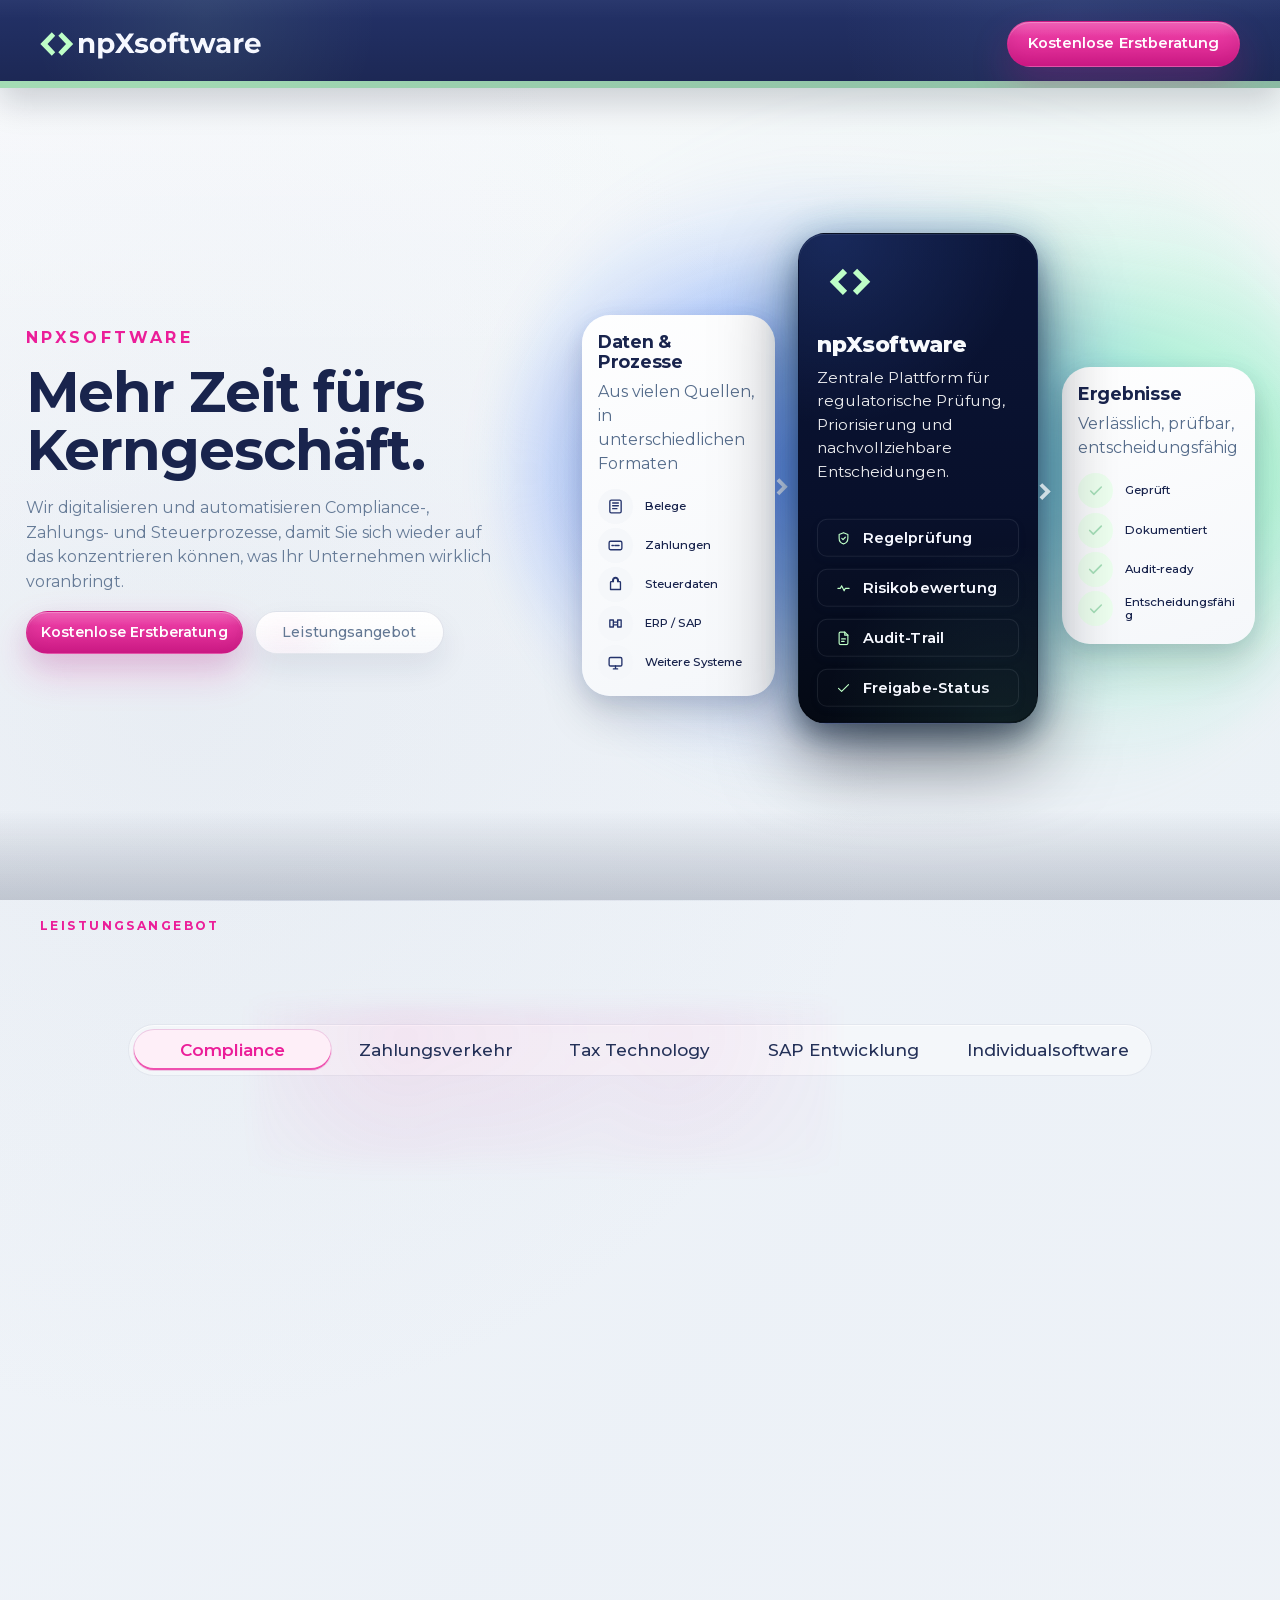
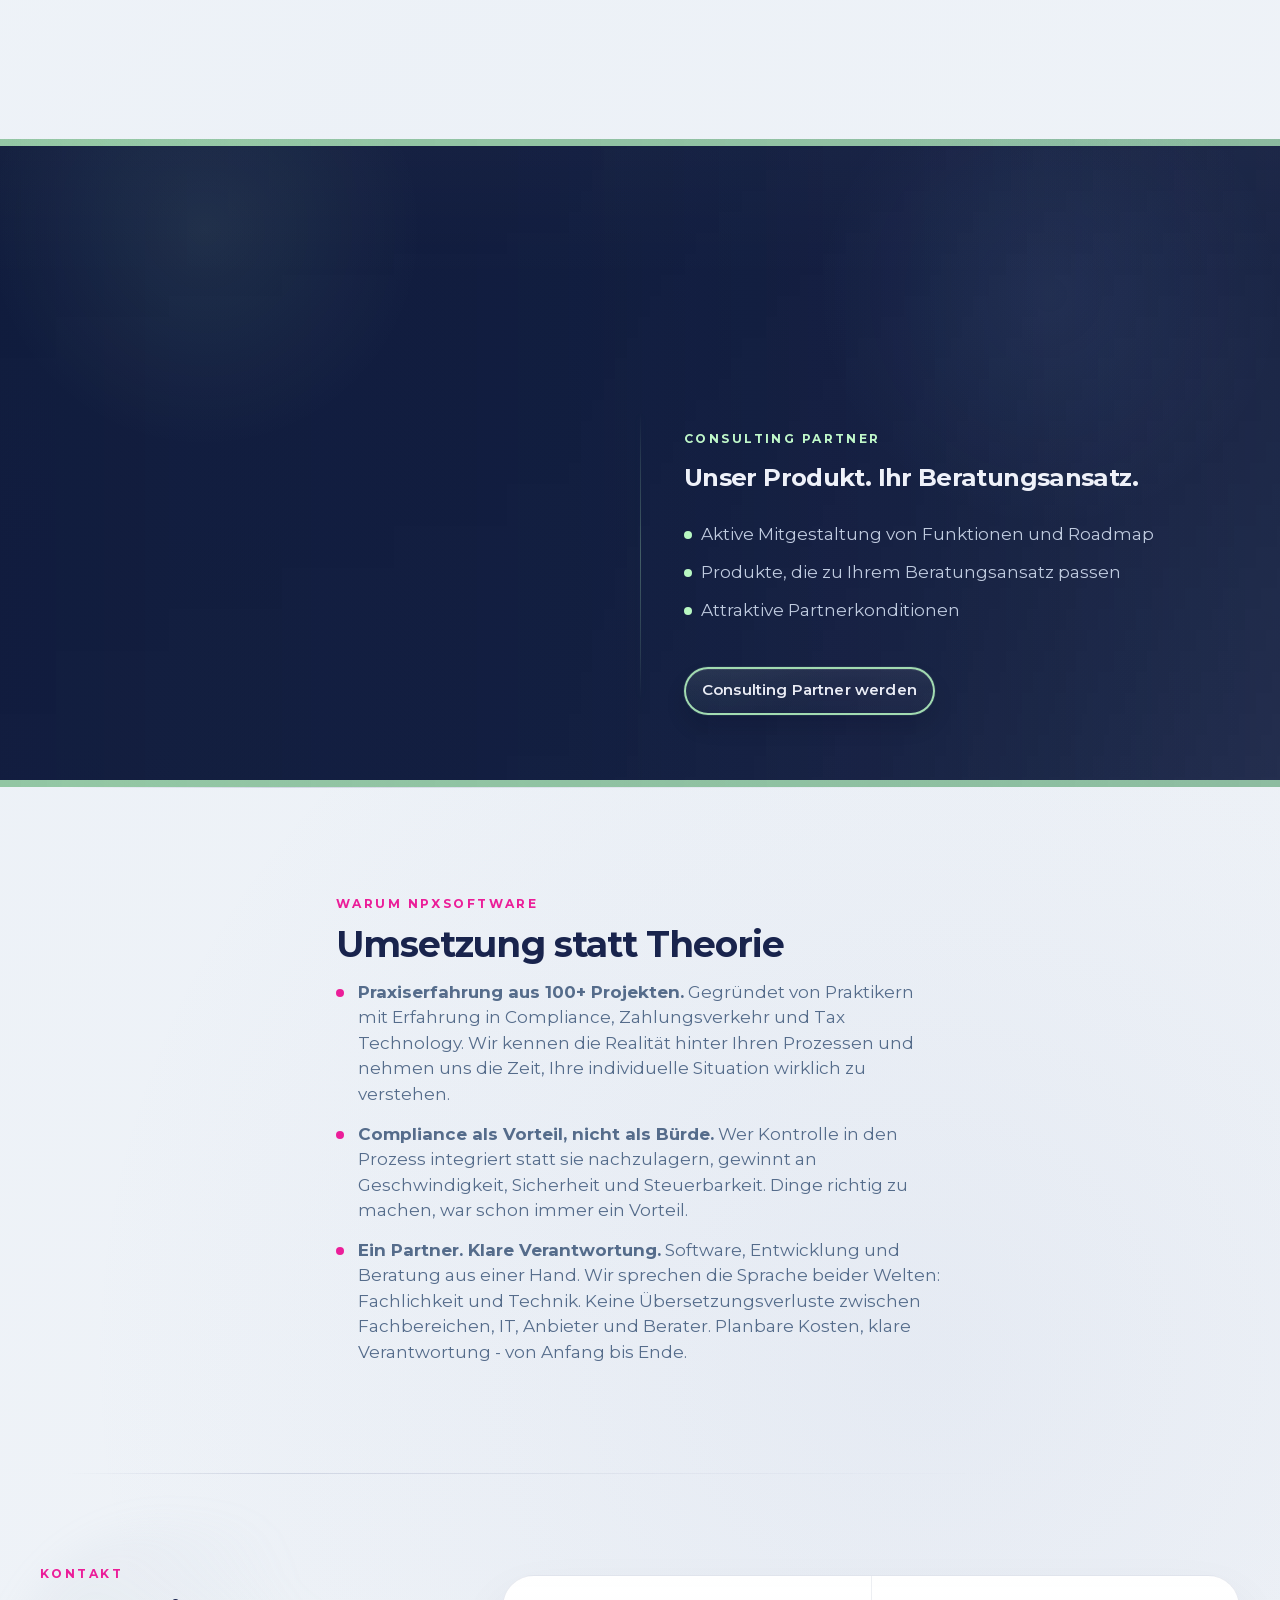
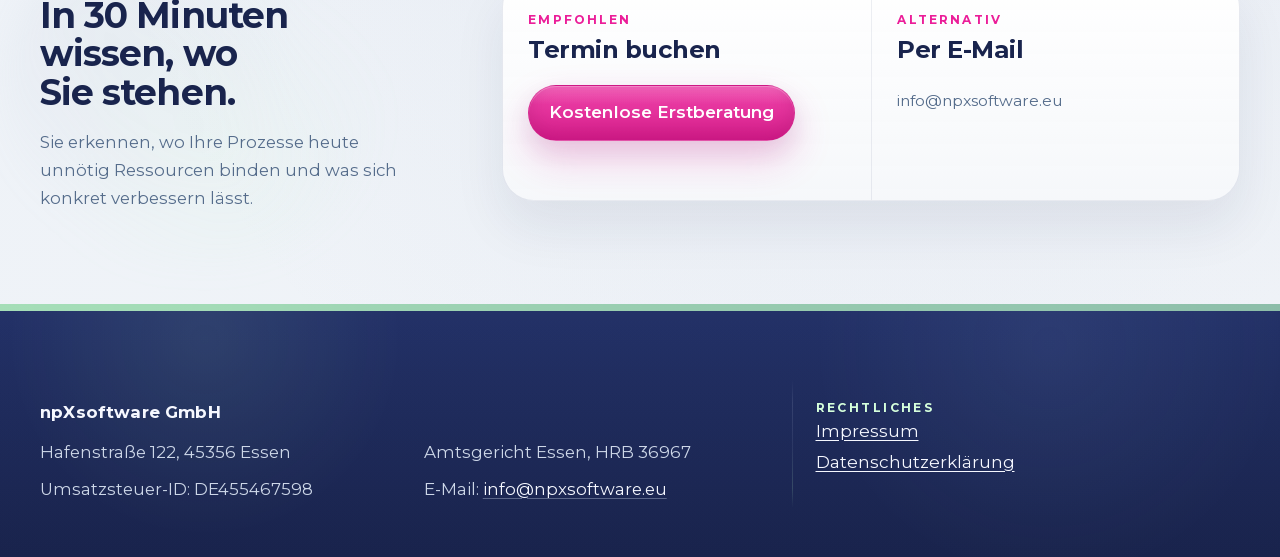
==== commit ba559a14: "v1.0.5" ====
--- a/index.html
+++ b/index.html
@@ -4,7 +4,8 @@
     <meta charset="utf-8" />
     <meta name="viewport" content="width=device-width, initial-scale=1" />
     <title>
-      npXsoftware | Digitalisierung für Compliance-, Zahlungs- und Steuerprozesse
+      npXsoftware | Digitalisierung für Compliance-, Zahlungs- und
+      Steuerprozesse
     </title>
     <meta
       name="description"
@@ -32,7 +33,10 @@
       property="og:image"
       content="https://npxsoftware.eu/assets/images/why-npx-visual.png"
     />
-    <meta property="og:image:alt" content="npXsoftware visualisiert digitale Compliance-, Zahlungs- und Steuerprozesse." />
+    <meta
+      property="og:image:alt"
+      content="npXsoftware visualisiert digitale Compliance-, Zahlungs- und Steuerprozesse."
+    />
     <meta property="og:image:type" content="image/png" />
     <meta property="og:locale" content="de_DE" />
     <meta name="twitter:card" content="summary_large_image" />
@@ -475,7 +479,9 @@
                 <h3>Ihre Anforderung. Unser Produkt.</h3>
                 <ul class="checklist" role="list">
                   <li>Direkte Einflussnahme auf Funktionen und Prioritäten</li>
-                  <li>Lösungen, die auf Ihre Prozessrealität zugeschnitten sind</li>
+                  <li>
+                    Lösung, die auf Ihre Prozessrealität zugeschnitten ist
+                  </li>
                   <li>Vorzugskonditionen als früher Partner</li>
                 </ul>
                 <a
@@ -486,7 +492,7 @@
                   target="_blank"
                   rel="noopener noreferrer"
                 >
-                  <span>Partner werden</span>
+                  <span>Pioneer Partner werden</span>
                 </a>
               </article>
 
@@ -510,7 +516,7 @@
                   target="_blank"
                   rel="noopener noreferrer"
                 >
-                  <span>Partner werden</span>
+                  <span>Consulting Partner werden</span>
                 </a>
               </article>
             </div>
